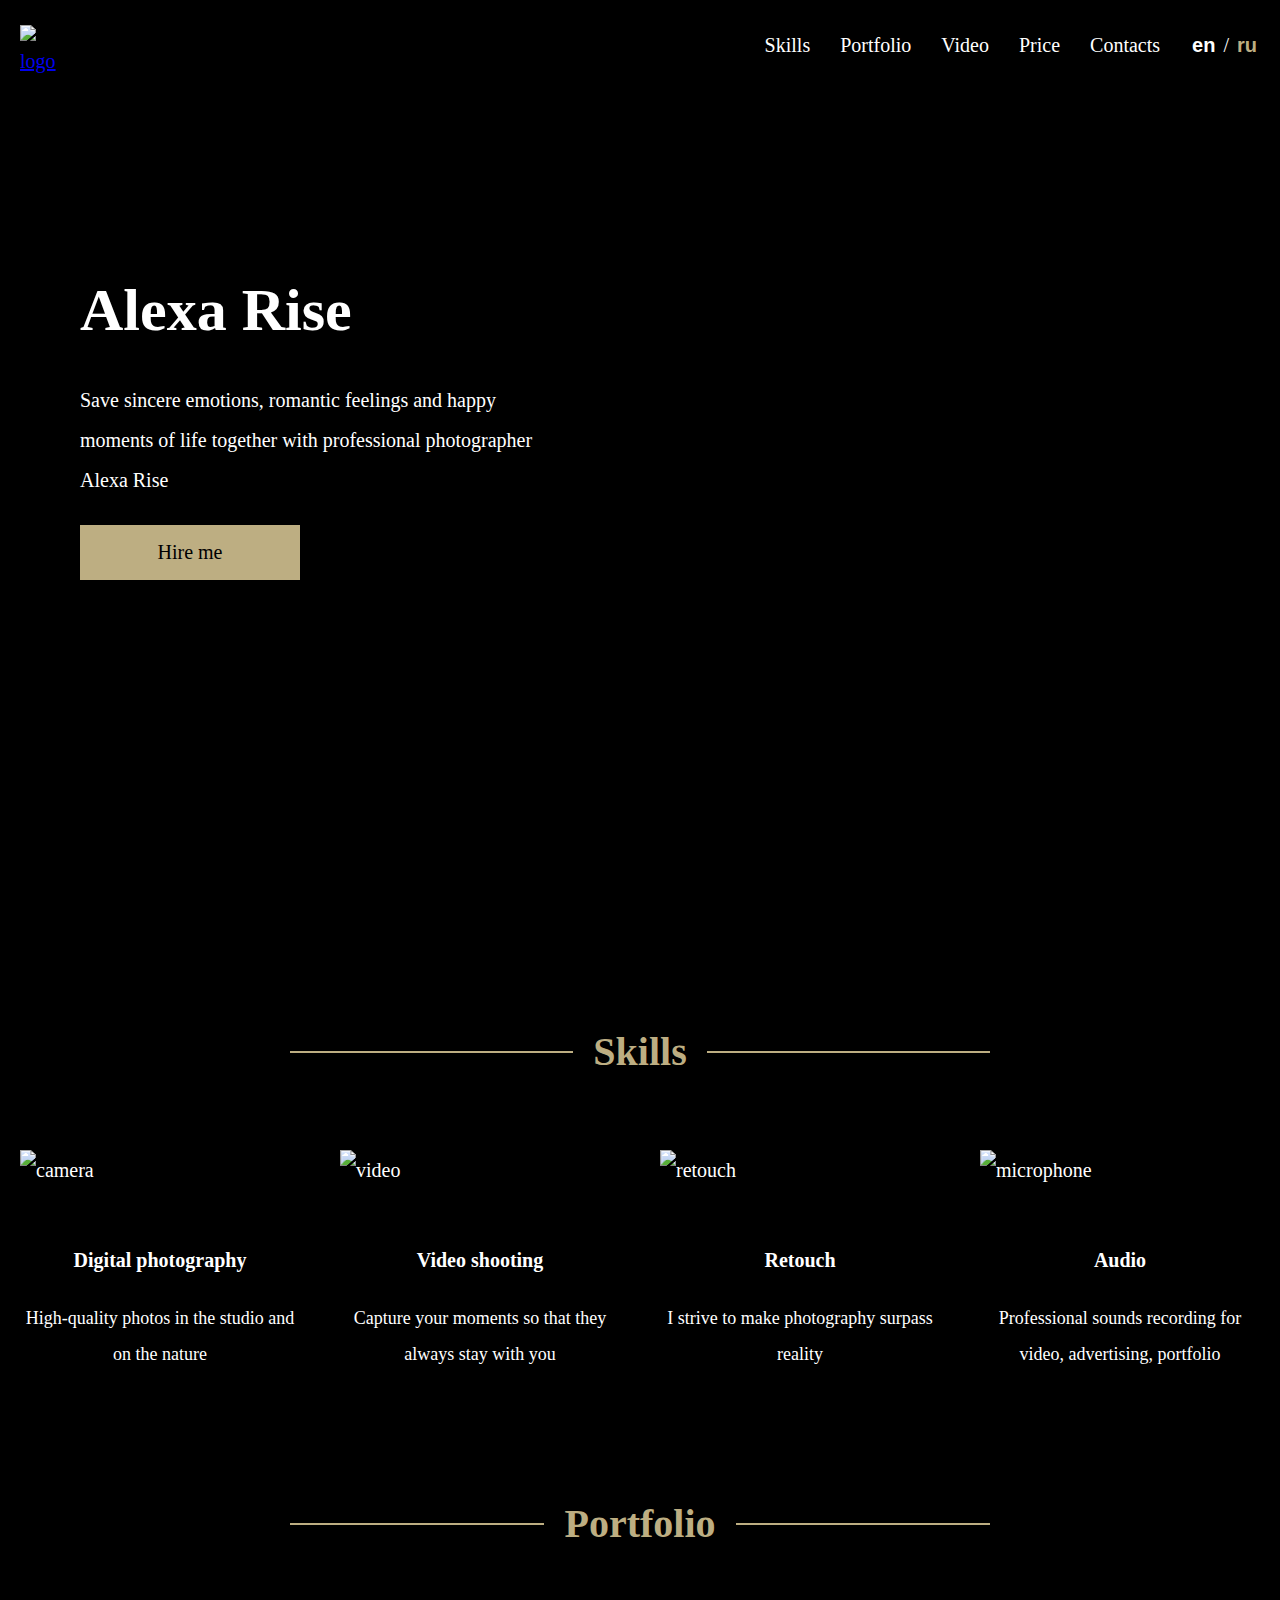
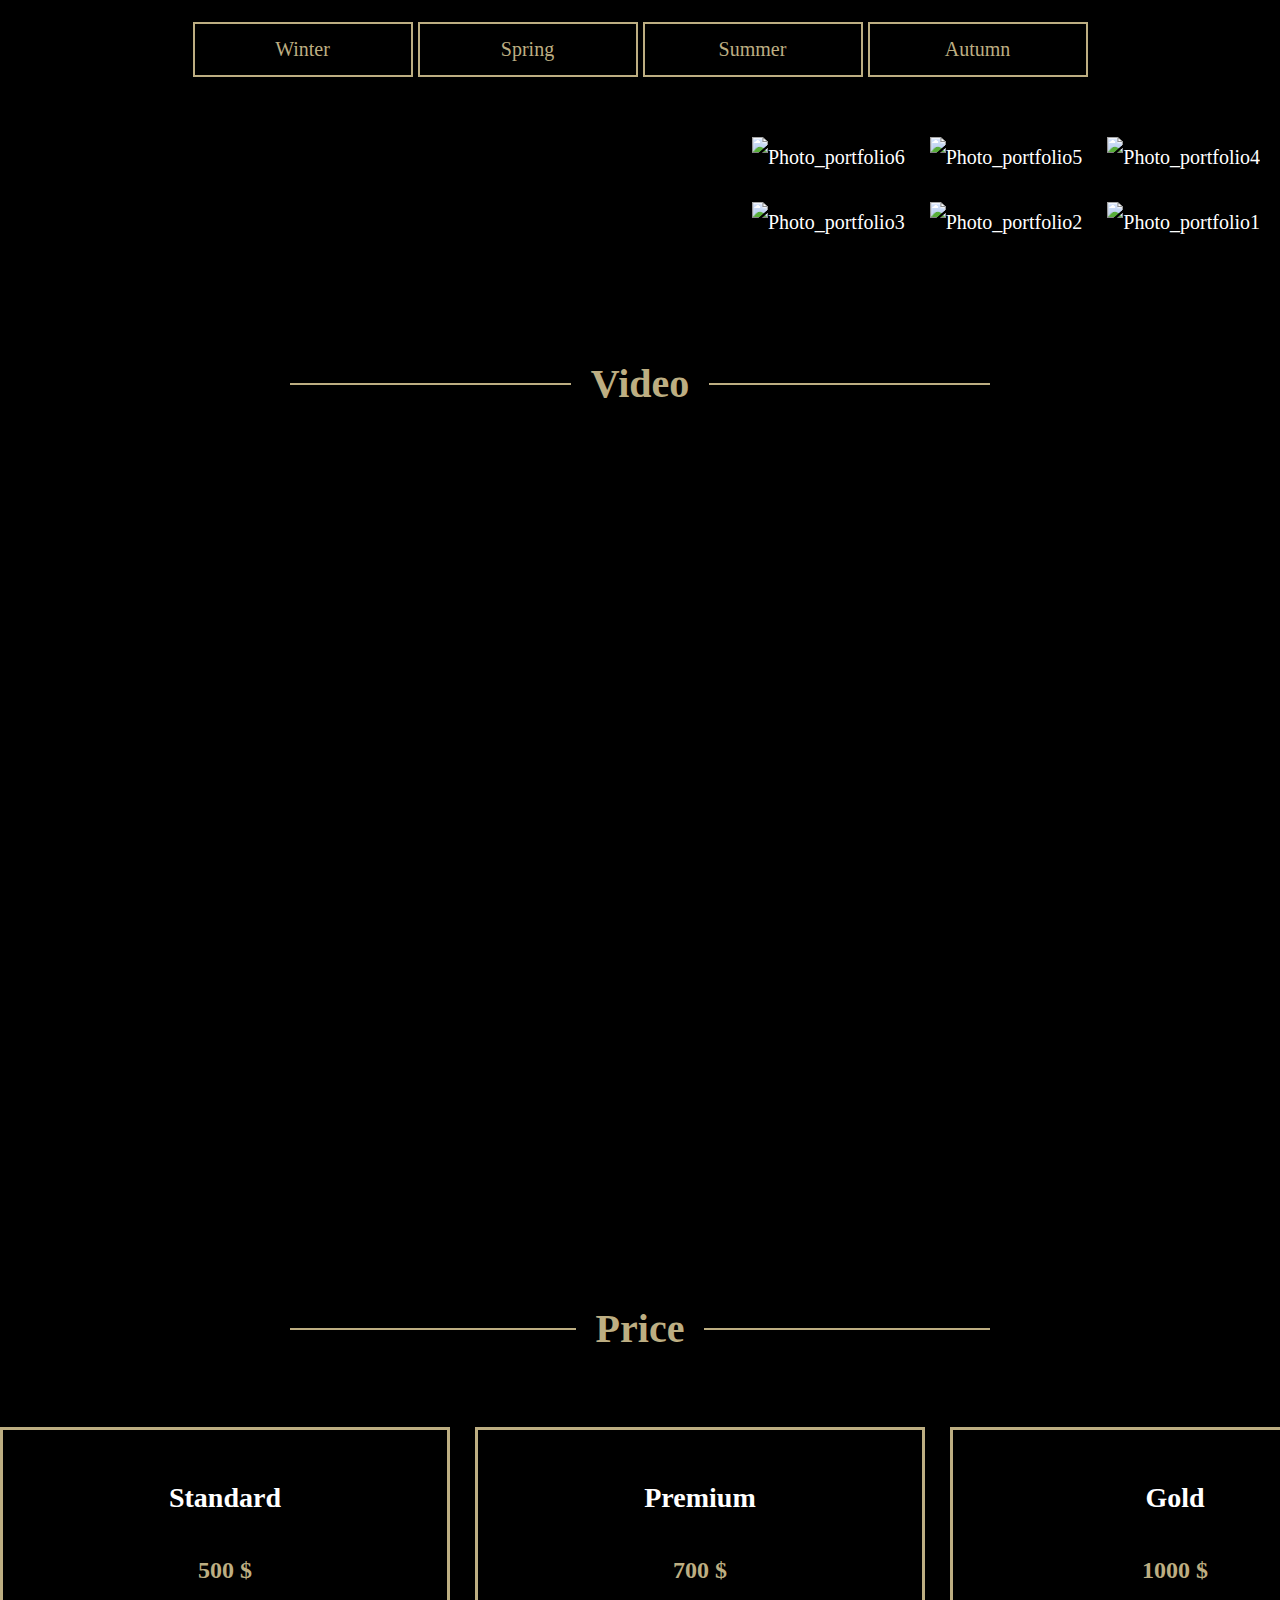
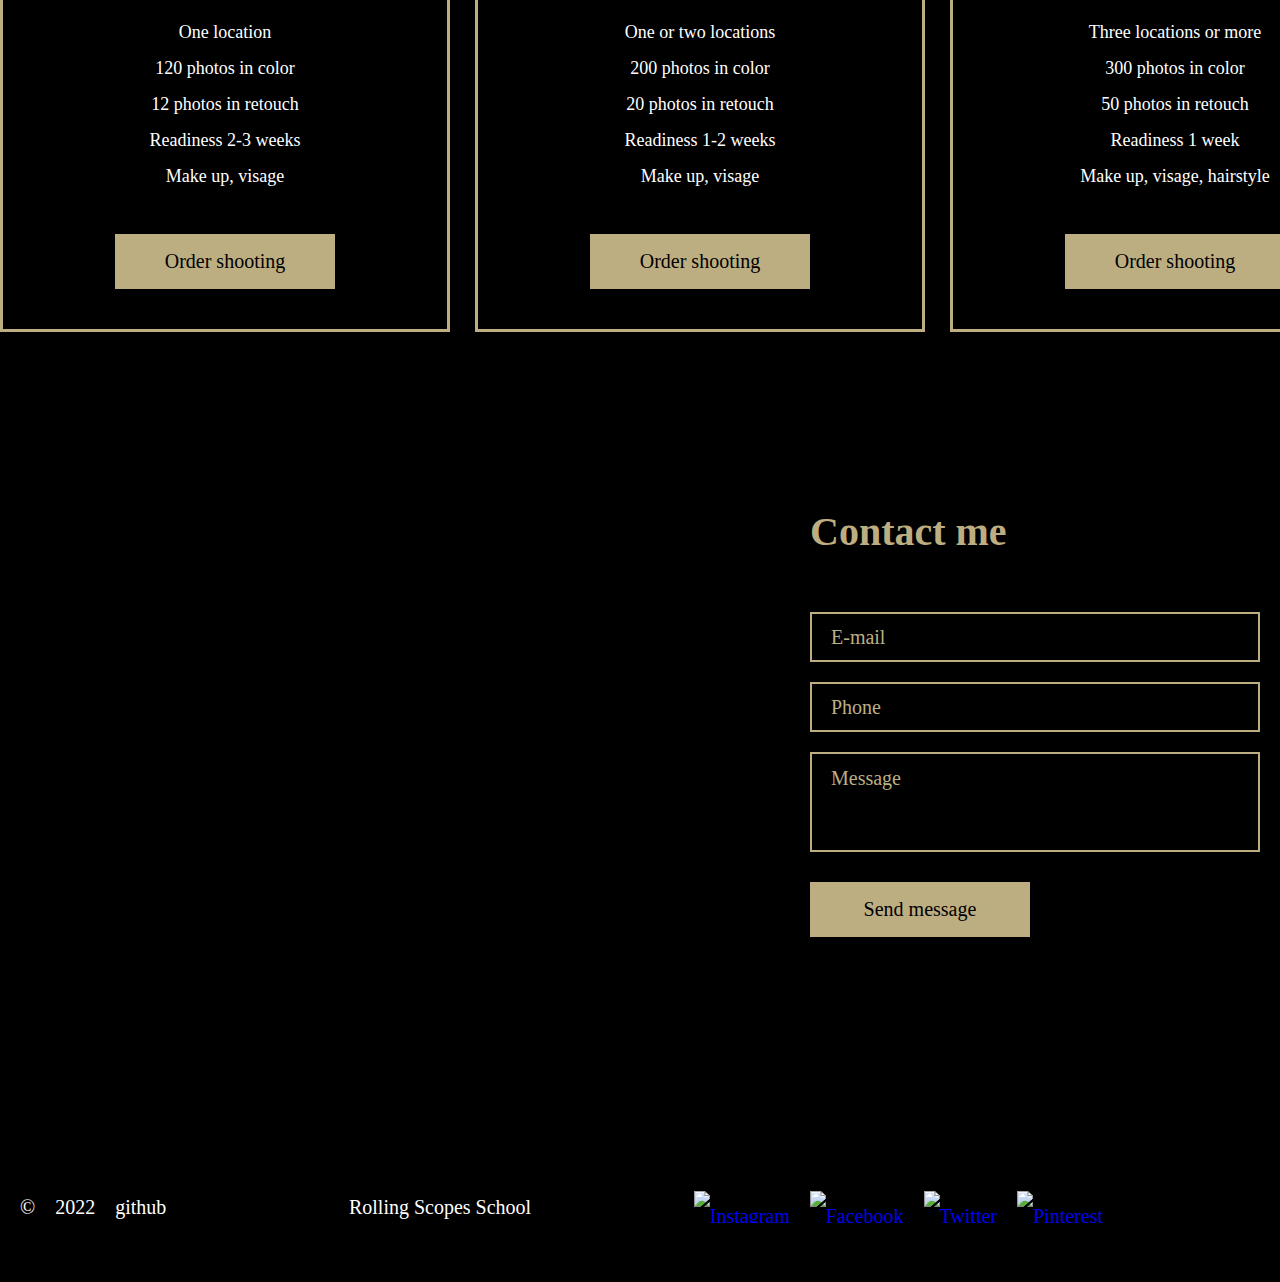
==== portfolio/index.html @ 9568a717 "feet: Adapted the layout to 768px" ====
<!DOCTYPE html>
<html lang="ru">
<head>
    <meta charset="UTF-8">
    <meta http-equiv="X-UA-Compatible" content="IE=edge">
    <meta name="viewport" content="width=device-width, initial-scale=1.0">
    <link rel="stylesheet" href="./css/style.css">
    <link rel="shortcut icon" href="./assets/png/favicon.png" type="image/x-icon">
    <title>Portfolio</title>
</head>
<body>
    <div class="container">
        <header class="header"> 
            <div class="header_container">
                <div class="header_logo">
                    <a href="/" class="header_logo_link">
                        <img src="./assets/svg/logo.svg" alt="logo">
                    </a>
                </div>

                <nav class="header_nav">
                    <ul class="header_list">
                        <li class="heder_item">
                            <a href="#Skills"     class="header_link">Skills</a>
                        </li>
                        <li class="heder_item">
                            <a href="#Portfolio"     class="header_link">Portfolio</a>
                        </li>
                        <li class="heder_item">
                            <a href="#Video"     class="header_link">Video</a>
                        </li>
                        <li class="heder_item">
                            <a href="#Price"     class="header_link">Price</a>
                        </li>
                        <li class="heder_item">
                            <a href="#Contacts"     class="header_link">Contacts</a>
                        </li>
                    </ul>
                    <div class="nav_close">
                        <span class="nav_close_line"></span>
                        <span class="nav_close_line"></span>
                    </div>
                </nav>
                <div class="radio">
                    <input class="checkbox" type="radio" id ="en" name = "lang" value="en"> 
                    <span>/</span>
                    <input class="checkbox" type="radio" id ="ru" name = "lang" value="ru" checked>   
                </div>
                <div class="burger" >
                    <span class="line_burger line_burger_first"></span>
                    <span class="line_burger line_burger_second"></span>
                    <span class="line_burger line_burger_third"></span>
                </div>
            </div>
        </header>

        <main class="main">
            <section class="hero">
                <div class="hero_container">
                    <h1 class="hero_title">Alexa Rise</h1>
                    <p class="hero_subtitle">Save sincere emotions,
                        romantic feelings and happy moments of life
                        together with professional photographer Alexa Rise
                    </p>
                    <button type="submit" class="button_solid">Hire me</button>
                </div>
            </section>

            <section id=Skills class="skills">
                <div class="h2_container">
                    <h2 class="h2_line">
                        <span>                        
                            Skills
                        </span>
                    </h2>
                </div>
                
                <div class="card_skills">
                        <img class="skills_icon" src="./assets/svg/camera.svg" alt="camera">
                    
                    <p class="name_skills">
                        Digital photography
                    </p>
                    <p class="item_skills">
                        High-quality photos in the studio and on the nature
                    </p>
                </div>
                <div class="card_skills">
                    <img class="skills_icon" src="./assets/svg/video.svg" alt="video">
                    <p class="name_skills">
                        Video shooting
                    </p>
                    <p class="item_skills">
                        Capture your moments so that they always stay with you
                    </p>
                </div>
                <div class="card_skills">
                    <img class="skills_icon" src="./assets/svg/retouch.svg" alt="retouch">
                    <p class="name_skills">
                        Retouch
                    </p>
                    <p class="item_skills">
                        I strive to make photography surpass reality
                    </p>
                </div>
                <div class="card_skills">
                    <img class="skills_icon" src="./assets/svg/mic.svg" alt="microphone">
                    <p class="name_skills">
                        Audio
                    </p>
                    <p class="item_skills">
                        Professional sounds recording for video, advertising, portfolio
                    </p>
                </div>
            </section>

            <section id=Portfolio class="portfolio">
                <div class="h2_container">
                    <h2 class="h2_line">
                        <span>                        
                            Portfolio
                        </span>
                    </h2>
                </div>
                <div class="group_button">
                    <button type="submit" class="button_transparent">Winter</button>
                    <button type="submit" class="button_transparent">Spring</button>
                    <button type="submit" class="button_transparent">Summer</button>
                    <button type="submit" class="button_transparent">Autumn</button>
                </div>
                <div class="photo_container">
                    <img src="./assets/jpg/portfolio4.jpg" alt="Photo_portfolio4" class="photo_portfolio">
                    <img src="./assets/jpg/portfolio5.jpg" alt="Photo_portfolio5" class="photo_portfolio">
                    <img src="./assets/jpg/portfolio6.jpg" alt="Photo_portfolio6" class="photo_portfolio">
                </div>
                <div class="photo_container">
                    <img src="./assets/jpg/portfolio1.jpg" alt="Photo_portfolio1" class="photo_portfolio">
                    <img src="./assets/jpg/portfolio2.jpg" alt="Photo_portfolio2" class="photo_portfolio">
                    <img src="./assets/jpg/portfolio3.jpg" alt="Photo_portfolio3" class="photo_portfolio">
                </div>
            </section>

            <section id=Video class="video">
                <div class="h2_container">
                    <h2 class="h2_line">
                        <span>                        
                            Video
                        </span>
                    </h2>
                    <div class="video_player">
                        <button type="button" class="button_video"></button>
                    </div>    
                        
                </div>
            </section>

            <section id=Price class="price">
                <div class="h2_container">
                    <h2 class="h2_line">
                        <span>                        
                            Price
                        </span>
                    </h2>
                </div>
                    <div class="price_container">
                        <div class="price_block">
                            <span class="price_title">
                                Standard
                            </span>
                            <span class="price_value">
                                500 $
                            </span>
                            <span class="price_description">
                                One location
                            </span>
                            <span class="price_description">
                                120 photos in color
                            </span>
                            <span class="price_description">
                                12 photos in retouch
                            </span>
                            <span class="price_description">
                                Readiness 2-3 weeks
                            </span>
                            <span class="price_description">
                                Make up, visage
                            </span>
                            <button type="submit" class="button_solid">Order shooting</button>
                        </div>
                        <div class="price_block">
                            <span class="price_title">
                                Premium
                            </span>
                            <span class="price_value">
                                700 $
                            </span>
                            <span class="price_description">
                                One or two locations
                            </span>
                            <span class="price_description">
                                200 photos in color
                            </span>
                            <span class="price_description">
                                20 photos in retouch
                            </span>
                            <span class="price_description">
                                Readiness 1-2 weeks
                            </span>
                            <span class="price_description">
                                Make up, visage
                            </span>
                            <button type="submit" class="button_solid">Order shooting</button>
                        </div>
                        <div class="price_block">
                            <span class="price_title">
                                Gold
                            </span>
                            <span class="price_value">
                                1000 $
                            </span>
                            <span class="price_description">
                                Three locations or more
                            </span>
                            <span class="price_description">
                                300 photos in color
                            </span>
                            <span class="price_description">
                                50 photos in retouch
                            </span>
                            <span class="price_description">
                                Readiness 1 week
                            </span>
                            <span class="price_description">
                                Make up, visage, hairstyle
                            </span>
                            <button type="submit" class="button_solid">Order shooting</button>
                        </div>
                    </div>
            </section>

            <section id=Contacts class="contacts">
                <div class="contacts_container">
                    <h2 class="contacts_title">
                        Contact me
                    </h2>
                    <input type="email" class="enter_email" placeholder="E-mail"> 
                    <input type="tel" class="enter_phone" placeholder="Phone"> 
                    <textarea class="message_contacts" name="message_contacts" id="message" cols="30" rows="10" placeholder="Message"></textarea>
                    <button type="submit" class="button_solid">Send message</button>
                </div>
            </section>    
        </main>
        
        <footer class="footer">
            <div class="footer_container">
                <div class="footer_data">
                    <span>©</span>
                    <span>2022</span>
                    <span><a href="https://github.com/ps0m">github</a></span>
                </div>
                <a href="https://rs.school/js-stage0/"     class="footer_link">Rolling Scopes School</a>
                <div class="social_list">
                    <ul class="footer_list">
                        <li>
                            <a href="https://www.instagram.com/alexrise_com/" class="footer_logo">
                                <img src="./assets/svg/inst.svg" alt="Instagram">
                            </a>
                        </li>
                        <li>
                            <a href="https://www.facebook.com/AlexRiseOfficial/" class="footer_logo">
                                <img src="./assets/svg/fb.svg" alt="Facebook">
                            </a>
                        </li>
                        <li>
                            <a href="https://www.pinterest.com/alexrise777/_saved/" class="footer_logo">
                                <img src="./assets/svg/tw.svg" alt="Twitter">
                            </a>
                        </li>
                        <li>
                            <a href="https://twitter.com/alex_rise" class="footer_logo_last">
                                <img src="./assets/svg/pinterest.svg" alt="Pinterest">
                            </a>
                        </li>
                    </ul>
                </div>
            </div>
        </footer>
    </div>
    <script src="./index.js"></script>

</body>
</html>
---- portfolio/css/style.css ----
/* merriweather-700 - latin_cyrillic */
@font-face {
    font-family: 'Merriweather';
    font-style: normal;
    font-weight: 700;
    src: local(''),
         url('../fonts/merriweather-v28-latin_cyrillic-700.woff2') format('woff2'), /* Chrome 26+, Opera 23+, Firefox 39+ */
         url('../fonts/merriweather-v28-latin_cyrillic-700.woff') format('woff'); /* Chrome 6+, Firefox 3.6+, IE 9+, Safari 5.1+ */
  }
  /* merriweather-regular - latin */
@font-face {
    font-family: 'Merriweather';
    font-style: normal;
    font-weight: 400;
    src: local(''),
         url('../fonts/merriweather-v28-latin-regular.woff2') format('woff2'), /* Chrome 26+, Opera 23+, Firefox 39+ */
         url('../fonts/merriweather-v28-latin-regular.woff') format('woff'); /* Chrome 6+, Firefox 3.6+, IE 9+, Safari 5.1+ */
  }
  /* inter-regular - latin */
@font-face {
    font-family: 'Inter';
    font-style: normal;
    font-weight: 400;
    src: local(''),
         url('../fonts/inter-v7-latin-regular.woff2') format('woff2'), /* Chrome 26+, Opera 23+, Firefox 39+ */
         url('../fonts/inter-v7-latin-regular.woff') format('woff'); /* Chrome 6+, Firefox 3.6+, IE 9+, Safari 5.1+ */
  }
  /* inter-700 - latin */
  @font-face {
    font-family: 'Inter';
    font-style: normal;
    font-weight: 700;
    src: local(''),
         url('../fonts/inter-v7-latin-700.woff2') format('woff2'), /* Chrome 26+, Opera 23+, Firefox 39+ */
         url('../fonts/inter-v7-latin-700.woff') format('woff'); /* Chrome 6+, Firefox 3.6+, IE 9+, Safari 5.1+ */
  }

  :root {
    --color-gold: #bdae82;
    --color-white: #fff;
    --font1: 60px;
    --font2: 20px;
  }

  html {
      box-sizing: border-box;
      scroll-behavior: smooth;

  }

  *, *::before, ::after {
      box-sizing: inherit;
  }
  
  body{
    margin: 0;
    padding: 0;
    font-family: 'Inter';
    font-style: normal;
    font-size: var(--font2);
    line-height: 2;
    font-weight: normal;
    color: var(--color-white);
    background-color: black;

  }

.container {
    max-width: 1440px;
    margin: 0 auto;
    overflow: hidden;
}

/* Header styles start*/

.header {
    z-index: 1;
    max-width: 1440px;
    margin: 0 auto;
    margin-bottom: -90px;
    height: 90px;   
}

.header_container {
    display: flex;
    flex-wrap: wrap;
    align-items: center;
    padding-top: 0%;
   
}

.header_logo {
    width: 50px;
    height: 40px;
    margin: 25px 20px;
}

.header_nav{
    margin-left: auto;

}

.header_list {
    display: flex;
    flex-wrap: wrap;
    list-style: none;
}

.heder_item {
    margin-right: 30px;
}

.heder_item:last-child {
    margin-right: 0;
}

.header_link {
    font-size: 20px;
    line-height: 50px;
    color: #FFFFFF;
    text-decoration: none;
}

.header_link:hover,
.header_link:focus,
.header_link:active {
    opacity: .75;
    color: var(--color-gold);
    transition: 0.5s;
}

.radio {
    margin: 20px 20px 20px 29px;
}

.radio input {
    margin: 0 3px;
    color: var(--color-white);
    font-size: 20px;
    line-height: 50px;
    font-weight: 700;
    cursor: pointer;
	appearance: none;
}

.radio input:checked {
	color: var(--color-gold);
}

.radio input:before {
	content: attr(id);
}

/* Header styles start*/

/* Hero styles start*/

.hero {
    height: 910px;
    background: url(../assets/jpg/hero_bg.jpg);
    background-position: center;
    background-repeat: no-repeat;
}

.hero_container {
    max-width: 580px;
    padding-left: 80px;
    padding-right: 30px;
    padding-top: 250px;
}

.hero_title{
    margin: 0 auto;
    padding-bottom: 10px;
    font-family: Merriweather;
    font-size: var(--font1);
    font-weight: 700;
    line-height: 2;
}

.hero_subtitle{
    margin: 0;
    padding-bottom: 25px;
}

.button_solid{
    height: 55px;
    width: 220px;
    margin: 0 auto;
    font-family: inherit;
    font-size: 20px;
    color: black;
    background-color: var(--color-gold);
    border: none;
    cursor: pointer;
}

.button_solid:hover,
.button_solid:focus,
.button_solid:active {
    color: white;
    transition: 1s;
    outline: 0 none;
}

/* Hero styles finish*/

/* Skills styles start*/

.skills {
    display: flex;
    flex-wrap: wrap;
    justify-content: space-between;
    margin: 0 auto;

}

.h2_container{
    width: 100%;

}

.h2_line {
    width: 700px;
    margin: 0 auto;
    overflow: hidden;
    padding: 98px 0 62px;
    font-family: Merriweather;
    font-style: normal;
    color: var(--color-gold);
    font-weight: bold;
    font-size: 40px;
    line-height: 80px;
    text-align: center;
}

.h2_line span {
    display: inline-block;
    vertical-align: middle;
    line-height: 70px;
}

.h2_line:before,
.h2_line:after {
    content: "";
    position: relative;
    display: inline-block;
    width: 100%;
    height: 2px;
    vertical-align: middle;
    background-color:var(--color-gold);
}

.h2_line:before {
    left: -10px;
    margin-left: -100%;
}

.h2_line:after {
    right: -10px;
    margin-right: -100%;
}

.card_skills {
    width: 320px;
    margin: 0 auto;
    padding: 0 20px 10px;
}

.skills_icon {
    display: block;
    margin: 0 auto;
    padding: 0;
}

.name_skills {
    margin: 0;
    padding-top: 50px;
    font-weight: bold;
    text-align: center;
}

.item_skills {
    margin: 0;
    padding-top: 20px;
    font-size: 18px;
    line-height: 2;
    text-align: center;
}

/* Skills styles finish*/

/* Portfolio styles start*/

.group_button {
    display: flex;
    flex-wrap: wrap;
    justify-content: center;
    align-items: center;
    padding-bottom: 35px;
}

.button_transparent{
    width: 220px;
    height: 55px;
    margin-right: 5px;
    font-family: inherit;
    font-size: 20px;
    color: var(--color-gold);
    background-color: transparent;
    border: 2px solid var(--color-gold);
    cursor: pointer;
}

.button_transparent:last-child{
    margin-right: 0;
}

.button_transparent:hover, .button_transparent:focus, .button_transparent:active {
    color: white;
    transition: 1s;
}

.photo_container{
    display: flex;
    flex-direction: row-reverse;
}

.photo_portfolio {
    padding: 25px 25px 0px 0px;
}

.photo_portfolio:first-child {
    padding-right: 20px;
}

/* Portfolio styles finish*/

/* Video styles start*/

.video_player {
    position: relative;
    display: flex;
    justify-content: center;
    align-items: center;
    height: 705px;
    margin: 0 20px;
    background: url(../assets/jpg/video-player.jpg) no-repeat;
    background-size: 100%;
}

.button_video {
    width: 130px;
    height: 130px;
    position: absolute;
    top: 50%;
    left: 50%;
    transform: translate(-50%, -50%);
    background: url(../assets/svg/play_hover.svg) no-repeat;
    border: none;
}

.button_video:hover,
.button_video:focus,
.button_video:active {
    opacity: .75;
    color: var(--color-gold);
    transition: 0.5s;
}


/* Video styles finish*/

/* Price styles start*/

.price_container {
    display: flex;
    width: 1400px;
    flex-wrap: wrap;
    justify-content: space-between;
    margin: 0 auto 100px;
}

.price_block {
    display: flex;
    flex-direction: column;
    width: 450px;
    height: 505px;
    border: 3px solid var(--color-gold);
    justify-items: center;
    align-items: center;
}

.price_title {
    display: block;
    padding-top: 40px;
    padding-bottom: 20px;
    font-family: Merriweather;
    font-style: normal;
    font-weight: bold;
    font-size: 28px;
    line-height: 56px;
    text-align: center;
}

.price_value {
    display: block;
    padding-bottom: 20px;
    font-family: Merriweather;
    font-style: normal;
    font-weight: bold;
    font-size: 24px;
    line-height: 48px;
    text-align: center;
    color: var(--color-gold);
}

.price_description {
    display: block;
    padding: 0;
    font-style: normal;
    font-weight: normal;
    font-size: 18px;
    line-height: 36px;
    text-align: center;
}

.price_description:last-of-type {
    padding-bottom: 40px;
}

/* Price styles finish*/

/* Contacts styles start*/

.contacts {
    display: flex;
    justify-content: flex-end;
    height: 700px;
    padding-top: 60px;
    padding-bottom: 0;
    padding-right: 20px;
    background: url(../assets/jpg/contacts_background.jpg);
    background-position: center center;
    background-repeat: no-repeat;
}

.contacts_container {
    width: 450px;
    height: 445px;
    
    
}

.contacts_title{
    margin: 0;
    padding-bottom: 40px;
    font-family: Merriweather;
    font-style: normal;
    font-size: 40px;
    line-height: 80px;
    font-weight: bold;
    color: var(--color-gold);
    text-align:left;
}

input[type="email"],
input[type="tel"],
textarea {
    display: block;
    width: 450px;
    height: 50px;
    margin-bottom: 20px;
    padding-top: 4px;
    padding-bottom: 4px;
    padding-left: 19px;
    font-family: Inter;
    font-style: normal;
    font-weight: normal;
    font-size: 20px;
    line-height: 40px;
    color: var(--color-gold);
    border: 2px solid var(--color-gold);
    box-sizing: border-box;
    border-radius: 0px;
    background: rgba(0, 0, 0, 0.5);

}

textarea{
    height: 100px;
    margin-bottom: 30px;
    padding-bottom: 55px;
    resize: none;
    overflow:hidden;
}

::placeholder {
    font-family: Inter;
    font-style: normal;
    font-weight: normal;
    font-size: 20px;
    line-height: 40px;
    color: var(--color-gold);
}

/* Contacts styles finish*/

/* Footer styles start*/

.footer {
    max-width: 1440px;
    margin: 0 auto;
}

.footer_container {
    display: flex;
    height: 150px; 
    justify-content: space-between;
    align-items: center;
    line-height: 50px;
}
  
.footer_data {
    margin-left: 20px;
}
.footer_data span{
    padding-left: 15px;
}

.footer_data span:first-of-type{
    padding-left: 0;
}

.footer_list {
    display: flex;
    height: 50px;
    flex-direction: column;
    justify-content: center;
    align-items: center;
    flex-wrap: wrap;
    padding-right: 177px;
    list-style: none;
}

.footer_list a {
    display: flex;
    justify-content: center;
    height: 32px;
    /*padding-left: 40px;*/
    padding-left: 20px;
}

span a{
    padding-left: 0px;
    font-size: 20px;
    line-height: 50px;
    color: #FFFFFF;
    text-decoration: none;
}

.footer_link {
    padding-left: 80px;
    font-size: 20px;
    line-height: 50px;
    color: #FFFFFF;
    text-decoration: none;
}

a:hover, a:focus, a:active {
    opacity: .75;
    color: var(--color-gold);
    transition: 0.5s;
}

/* Footer styles finish*/

/* Hamburger menu finish*/

.burger {
    display: none;
    width: 50px;
    height: 28px;
    position: relative;
    margin: 31px 64px 31px 0;
  }

.line_burger{
    display: block;
    width: 100%;
    position: absolute;
    height: 3px;
    margin: 0;
    background-color: white;
    -webkit-transition: all 0.3s ease-in-out;
    -o-transition: all 0.3s ease-in-out;
    transition: all 0.3s ease-in-out;
  }

  .line_burger_first{
      top: 0;
  }

  .line_burger_second{
      top: 50%;
      transform: translateY(-50%);
  }

  .line_burger_third{
      bottom:0;
  } 


.burger:hover{
    cursor: pointer;
  }

  @media screen and (max-width: 768px) {

:root {
        --color-gold: #bdae82;
        --color-white: #fff;
        --font1: 32px;
        --font2: 20px;
      }
    
.burger{
     display: block;
     }

.header_nav {
    width: 80%;
    height: 100%;
    position: fixed;
    top: 0;
    right: 0;
    background-color: black;
    z-index: 2;
    transform: translateX(100%);
    transition: 0.8s ease-in-out;

}
.header_nav_active{
    transform: translateX(0);
}

.header_list {
    width: 100%;
    margin: 0;
    display: flex;
    flex-direction: column;
    align-items: flex-start;
    padding-top: 120px;
    padding-left: 120px;
}

.heder_item {
    margin: 15px 0 0 0 ;

}

.heder_item:last-child {
    margin-right: 0;
}

.header_link {
    font-size: 35px;
    line-height: 73px;
    margin: 0;
}

.nav_close {
    width: 60px;
    height: 60px;
    position: absolute;
    top: 15px;
    right: 60px;
    color: white;
    z-index: 3;

}

.nav_close_line{
    display:block; 
    width: 100%;
    height: 4px;
    position: absolute;
    top:50%;
    background-color: #fff;
}

.nav_close_line:first-child{
    transform: translateY(-50%) rotate(-45deg);
}

.nav_close_line:last-child{
    transform: translateY(-50%) rotate(45deg);
}


.header_logo {
    margin: 25px 60px;
}

.radio {
    width: 82px;
    margin-left: auto;
}

.hero {
    height: 590px;
    background-position: -5px -30px;
    background-size: auto 620px;
}

.hero_container {
    max-width: 480px;
    padding-left: 60px;
    padding-right: 30px;
    padding-top: 168px;
}

.hero_title{
    margin: 0 auto;
    padding-bottom: 20px;
    font-family: Merriweather;
    font-size: var(--font1);
    line-height: 2;
    font-style: normal;
    font-weight:100;
}

.hero_subtitle{
    padding-bottom: 60px;
    line-height: 1.2;
}

.h2_line {
    width: 364px;
    padding: 86px 0 50px;
    color: var(--color-gold);
    font-weight: bold;
    font-size: var(--font1);
    line-height: 1.25;
}

.skills {
    padding: 0 40px 1px;

}

.card_skills {
    width: 320px;
    margin-left: auto;
    padding: 0 20px 38px;
}

.name_skills {
    padding-top: 30px;
}

.item_skills {
    padding-top: 20px;
    padding-bottom: 39px;
    font-size: 18px;
    line-height: 1.2;
}

.group_button {
    display: flex;
    flex-wrap: wrap;
    justify-content: space-evenly;
    align-content:space-between;
    padding: 5px 155px 35px;
}

.button_transparent{
    margin-right: 0px;
    margin-bottom: 5px;
}

.button_transparent:last-child{
    margin-right: 0px;
}

.photo_container{
    flex-direction:column-reverse;
    flex-wrap: wrap;
    justify-content: center;
}

.photo_portfolio {
    width: 450px;
    margin: 0 auto;
    padding: 22px 0 2px 0;
}

.photo_portfolio:first-child {
    padding-right: 0px;
    padding: 22px 0 2px 0;
}

.video_player {
    position: relative;
    display: flex;
    justify-content: center;
    align-items: center;
    height: 418px;
    margin: 7px -5px -2px;
    background: url(../assets/jpg/video-player.jpg) no-repeat ;
    background-size: auto 418px;
}

.button_video {
    width: 65px;
    height: 65px;
    background-size: 65px 65px;
}

.price_container {
    width: 420px;
    margin: 5px auto 80px;
}

.price_block {
    flex-direction: column;
    width: 420px;
    height: 505px;
    margin-bottom: 50px;
}

.price_block:last-child {
    margin-bottom: 0;
}

.contacts {
    height: 600px;
    justify-content: center;
    padding-top: 60px;
    padding-bottom: 0;
    padding-right: 0;
    background-size: auto 600px;
}

.contacts_container {
    display: flex;
    flex-direction: column;
    justify-content: center;
    width: 450px;
    height: 429px;
}

.contacts_title{
    font-size: 32px;
    line-height: 2;
    text-align:center;
}

.footer {
    max-width: 768px;
}

.footer_container {
    flex-direction: column;
    line-height: 24px;
    padding-top: 28px;
}
  
.footer_data {
    margin-left: -3px;
    padding-bottom: 5px;
}
.footer_data span{
    padding-left: 15px;
}

.footer_data span:first-of-type{
    padding-left: 0;
}

.footer_list {
    display: flex;
    width: 188px;
    height: 50px;
    flex-direction: row;
    justify-content: space-between;
    align-items: center;
    flex-wrap: wrap;
    margin: 0;
    padding: 20px 0 0 0;
    list-style: none;
}

.footer_list a {
    display: flex;
    justify-content: center;
    height: 32px;
    padding-left: 0px;
}

span a{
    padding-left: 0px;
    font-size: 20px;
    line-height: 24px;
    color: #FFFFFF;
    text-decoration: none;
}

.footer_link {
    padding-left: 0px;
    font-size: 20px;
    line-height: 24px;
    color: #FFFFFF;
    text-decoration: none;
}


}

@media screen and (max-width: 620px) {

.header_nav {
    width: 100%;    
}
}


    /* Hamburger menu styles finish*/
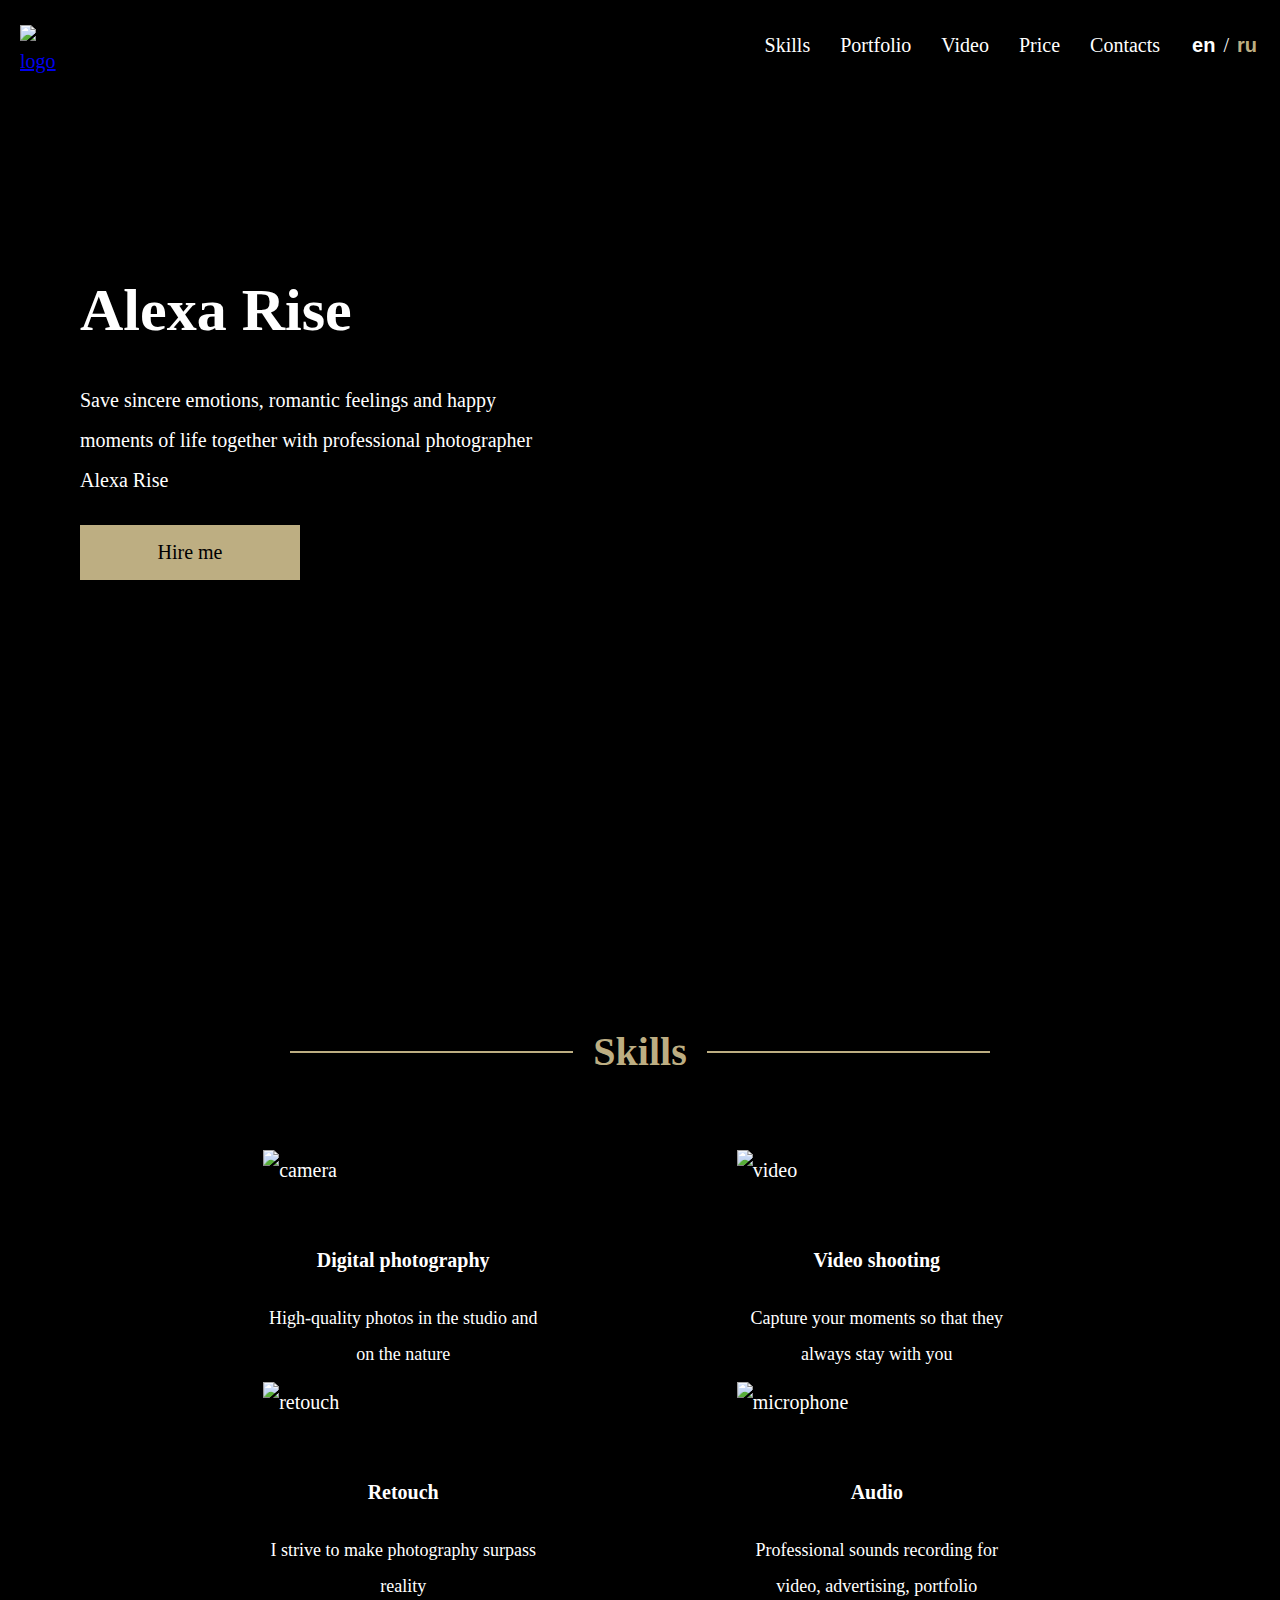
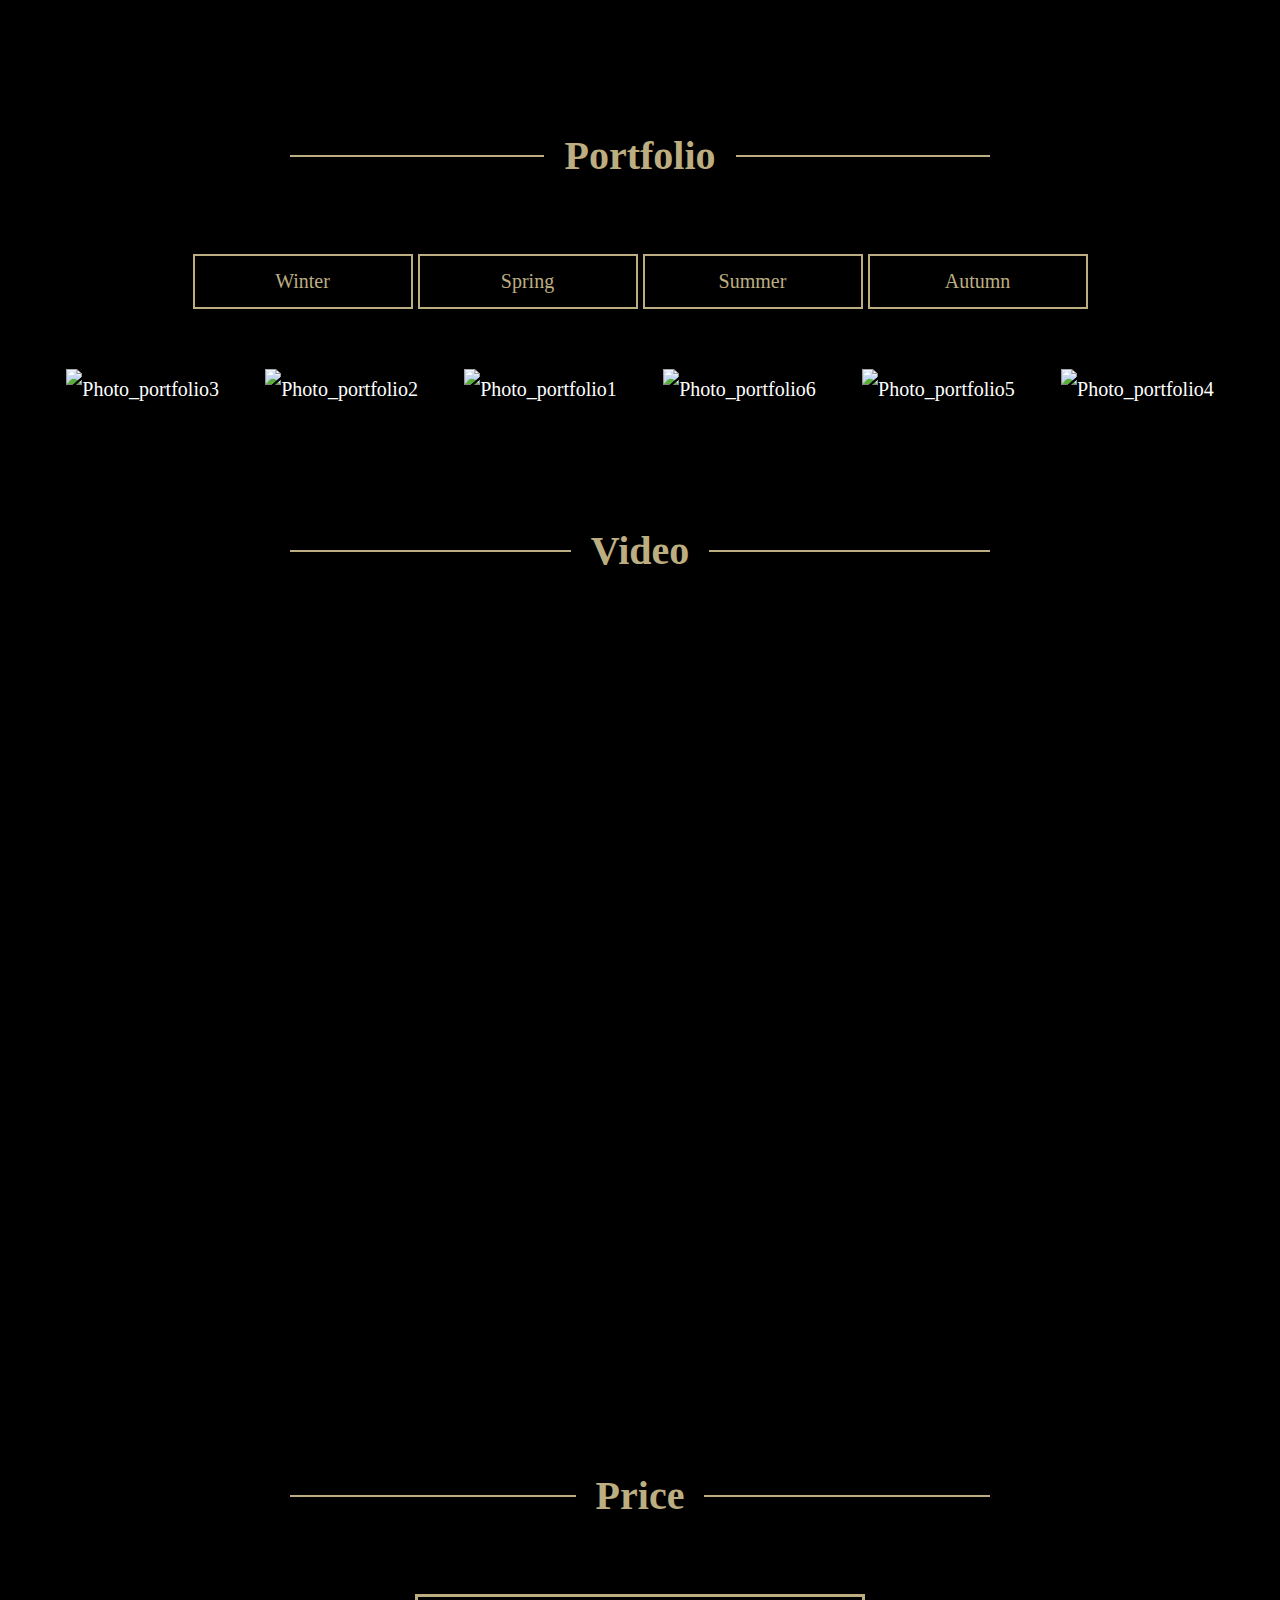
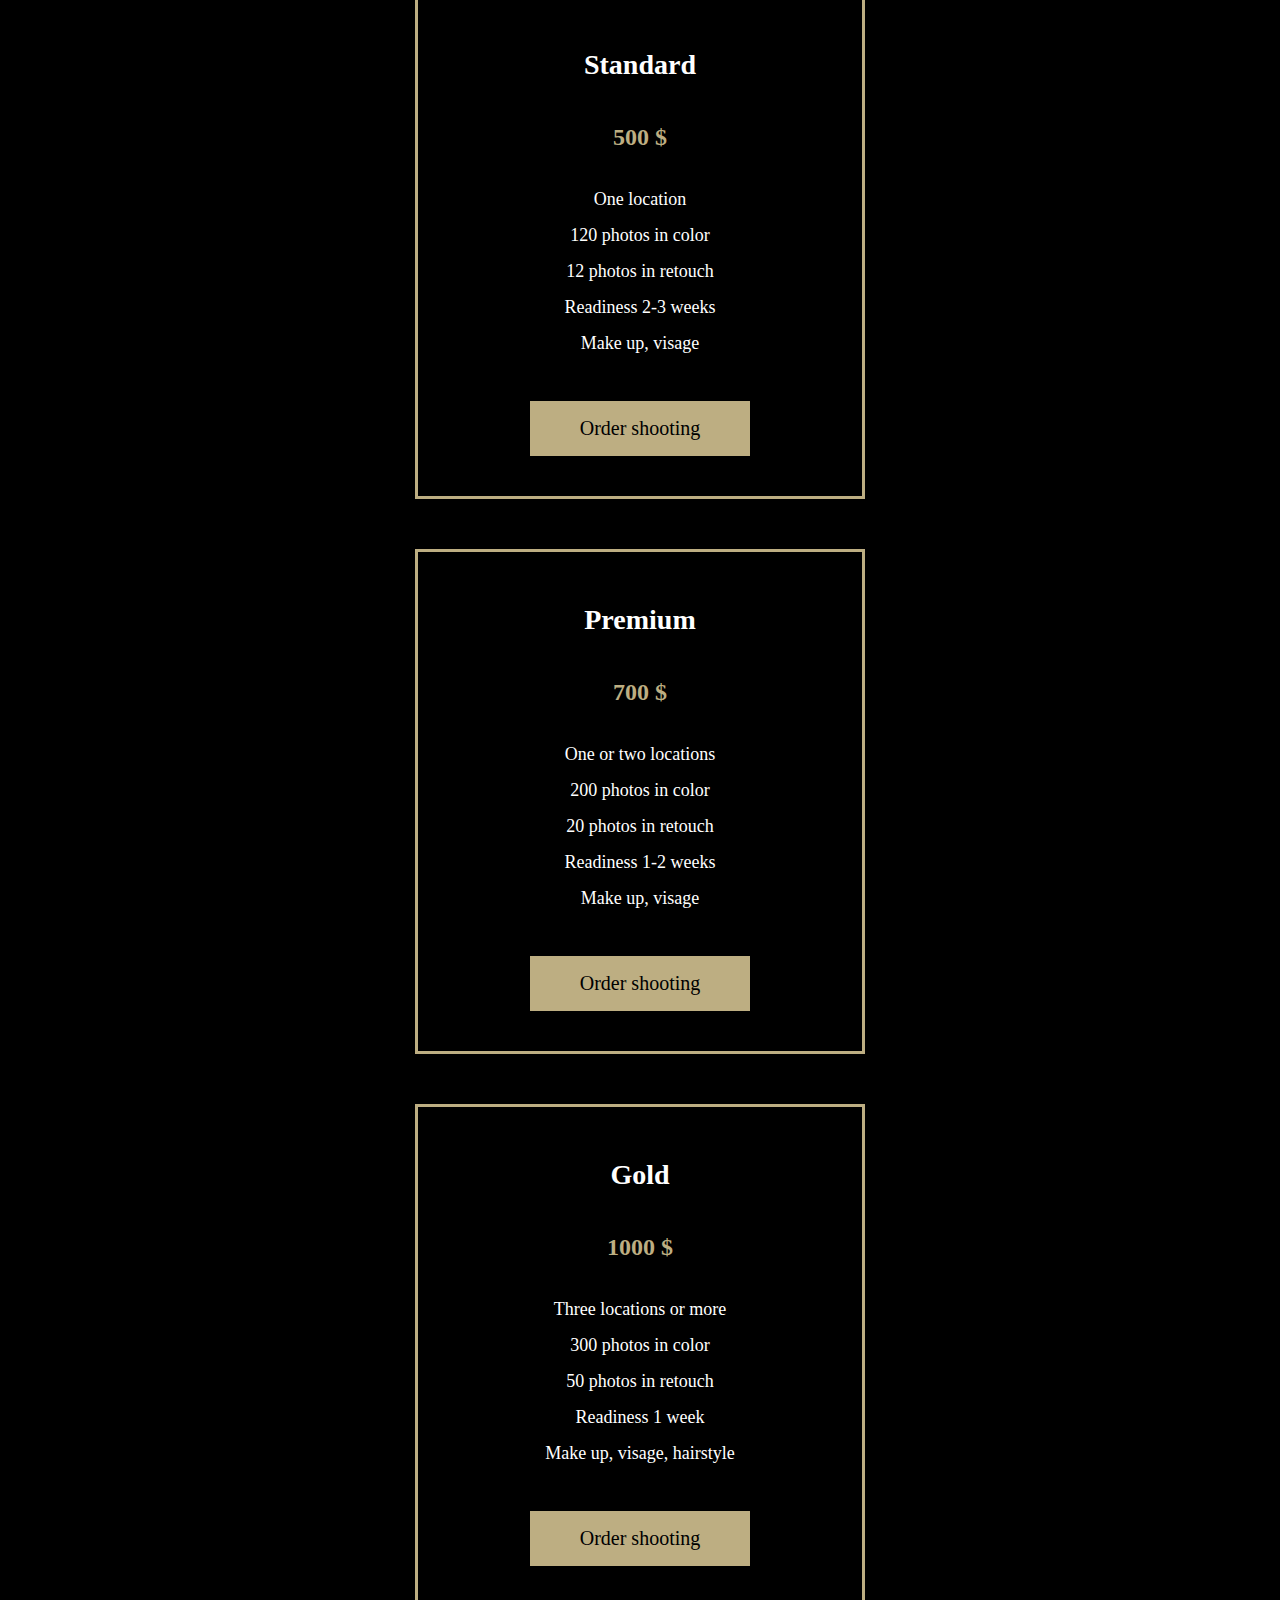
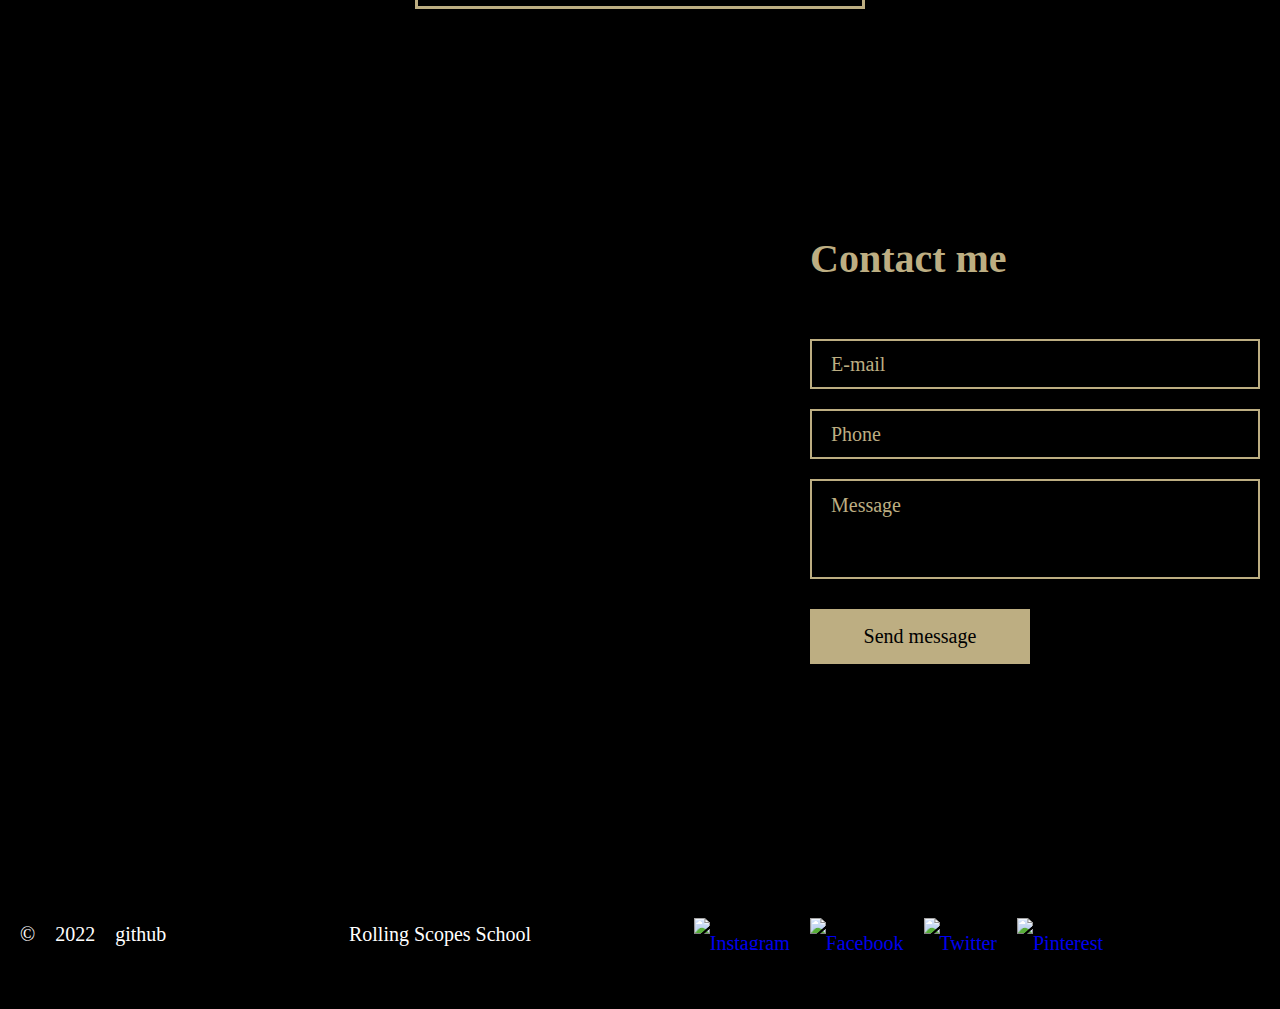
==== commit 2287e966: "refactor: adapted the layot from 768px to 1440px" ====
--- a/portfolio/index.html
+++ b/portfolio/index.html
@@ -74,8 +74,8 @@
                         </span>
                     </h2>
                 </div>
-                
-                <div class="card_skills">
+                <div class="card_skills_container">
+                    <div class="card_skills">
                         <img class="skills_icon" src="./assets/svg/camera.svg" alt="camera">
                     
                     <p class="name_skills">
@@ -112,6 +112,8 @@
                         Professional sounds recording for video, advertising, portfolio
                     </p>
                 </div>
+                </div>
+                
             </section>
 
             <section id=Portfolio class="portfolio">
@@ -132,12 +134,11 @@
                     <img src="./assets/jpg/portfolio4.jpg" alt="Photo_portfolio4" class="photo_portfolio">
                     <img src="./assets/jpg/portfolio5.jpg" alt="Photo_portfolio5" class="photo_portfolio">
                     <img src="./assets/jpg/portfolio6.jpg" alt="Photo_portfolio6" class="photo_portfolio">
-                </div>
-                <div class="photo_container">
                     <img src="./assets/jpg/portfolio1.jpg" alt="Photo_portfolio1" class="photo_portfolio">
                     <img src="./assets/jpg/portfolio2.jpg" alt="Photo_portfolio2" class="photo_portfolio">
                     <img src="./assets/jpg/portfolio3.jpg" alt="Photo_portfolio3" class="photo_portfolio">
                 </div>
+                
             </section>
 
             <section id=Video class="video">
--- a/portfolio/css/style.css
+++ b/portfolio/css/style.css
@@ -207,13 +207,6 @@
 
 /* Skills styles start*/
 
-.skills {
-    display: flex;
-    flex-wrap: wrap;
-    justify-content: space-between;
-    margin: 0 auto;
-
-}
 
 .h2_container{
     width: 100%;
@@ -259,6 +252,13 @@
 .h2_line:after {
     right: -10px;
     margin-right: -100%;
+}
+
+.card_skills_container {
+    display: flex;
+    flex-wrap: wrap;
+    justify-content: space-between;
+    margin: 0 auto;
 }
 
 .card_skills {
@@ -323,30 +323,36 @@
 
 .photo_container{
     display: flex;
+    flex-wrap: wrap;
     flex-direction: row-reverse;
+    justify-content:space-between;
+    align-content: space-between;
+    padding: 0 20px;
+
 }
 
 .photo_portfolio {
-    padding: 25px 25px 0px 0px;
-}
-
-.photo_portfolio:first-child {
+    padding: 25px 0px 0px 0px;
+}
+
+/*.photo_portfolio:first-child {
     padding-right: 20px;
-}
+} */
 
 /* Portfolio styles finish*/
 
 /* Video styles start*/
 
+
+
 .video_player {
+    height: 705px;
     position: relative;
     display: flex;
     justify-content: center;
     align-items: center;
-    height: 705px;
     margin: 0 20px;
     background: url(../assets/jpg/video-player.jpg) no-repeat;
-    background-size: 100%;
 }
 
 .button_video {
@@ -375,10 +381,9 @@
 
 .price_container {
     display: flex;
-    width: 1400px;
     flex-wrap: wrap;
     justify-content: space-between;
-    margin: 0 auto 100px;
+    margin: 0 20px 100px;
 }
 
 .price_block {
@@ -615,6 +620,58 @@
     cursor: pointer;
   }
 
+  @media screen and (max-width: 1400px) {
+    .photo_container{
+        justify-content:space-evenly;
+    }
+    .price_container {
+        flex-direction: column;
+        align-content: center;
+        justify-content: center;
+    }
+    .price_block {
+        margin-bottom: 50px;
+  }
+
+  @media screen and (max-width: 1285px) {
+    .card_skills_container {
+        padding: 0 13%;
+    }
+  }
+
+  @media screen and (max-width: 1000px) {
+    .group_button {
+        display: flex;
+        flex-wrap: wrap;
+        justify-content: center;
+        align-content:space-between;
+        padding: 5px 20% 35px;
+    }
+    
+    .button_transparent{
+        margin: 5px;
+    }
+    
+    .button_transparent:last-child{
+        margin-right: 0px;
+    }
+    
+    .photo_container{
+        flex-direction:column-reverse;
+        flex-wrap: wrap;
+        justify-content: center;
+        align-content: center;
+    }
+    
+    .photo_portfolio {
+        width: 450px;
+        margin: 0 auto;
+        padding: 22px 0 2px 0;
+  }
+
+
+
+
   @media screen and (max-width: 768px) {
 
 :root {
@@ -749,6 +806,7 @@
 
 }
 
+
 .card_skills {
     width: 320px;
     margin-left: auto;
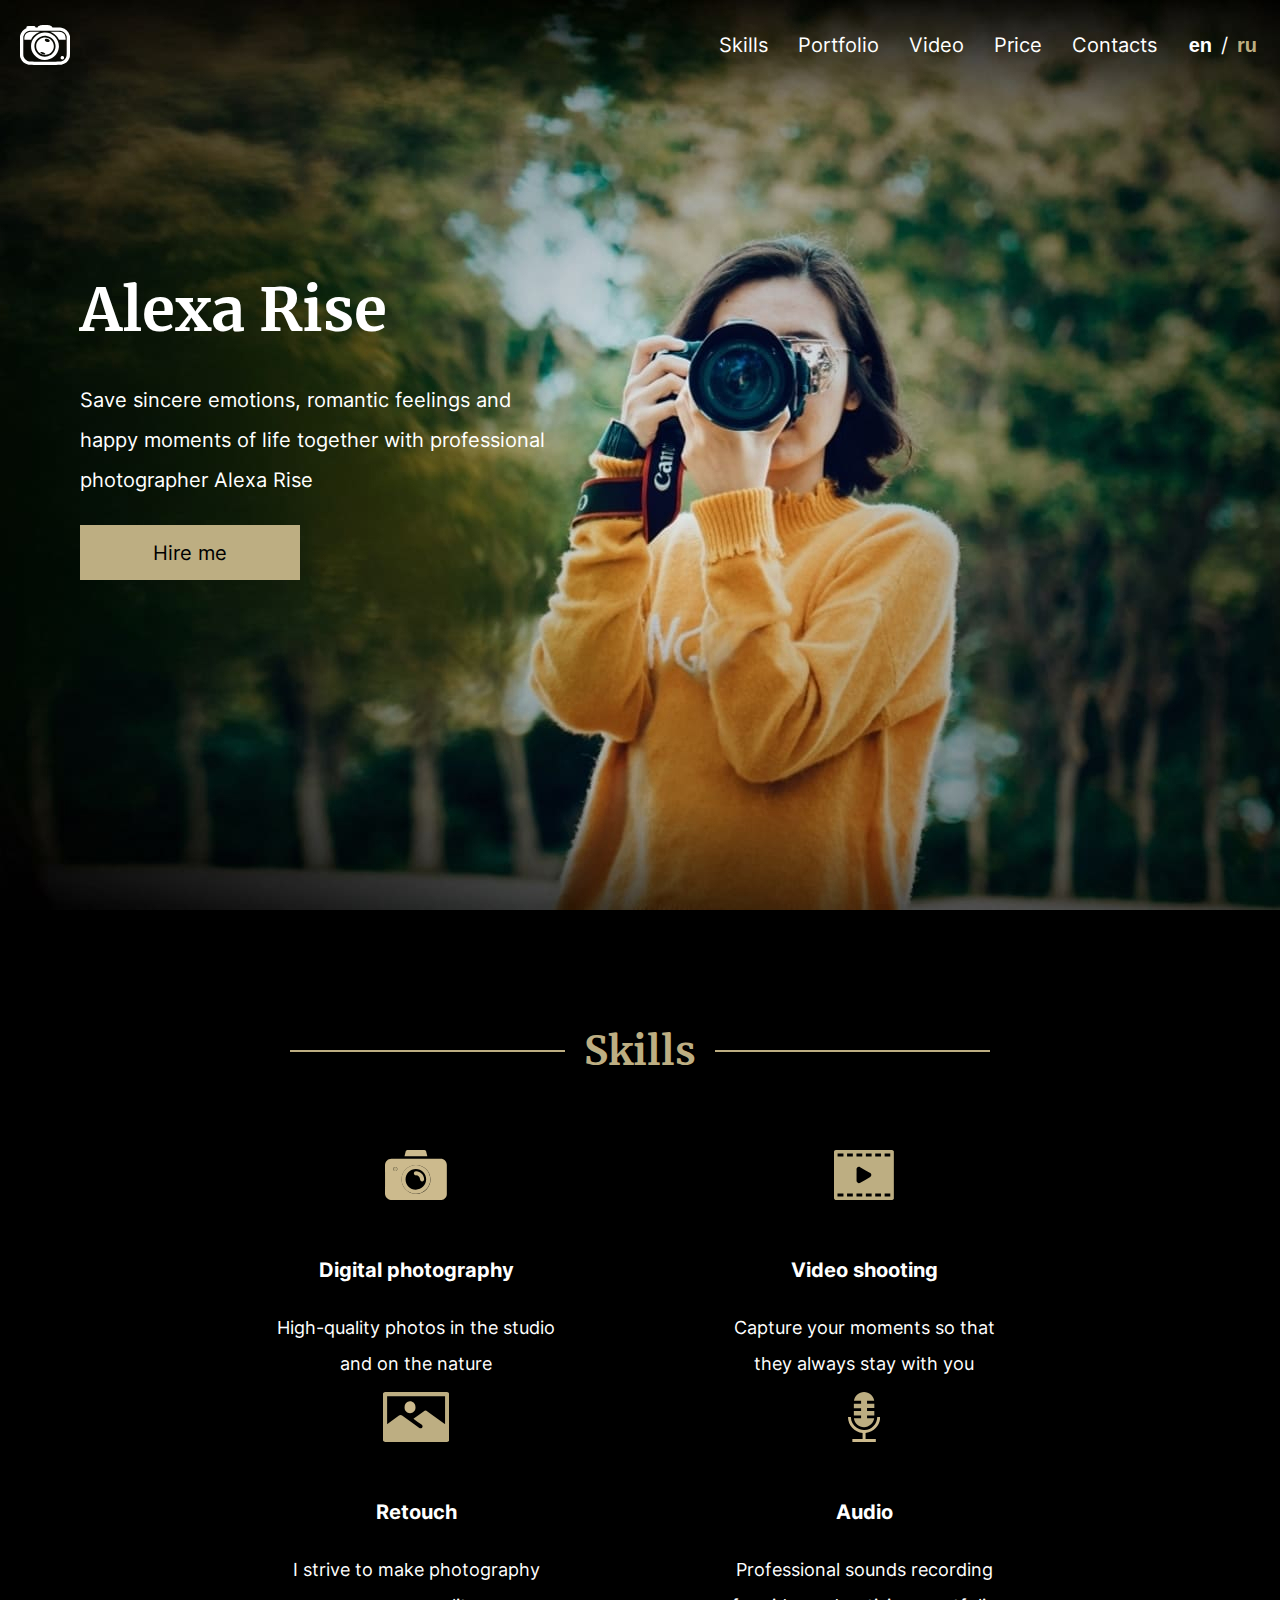
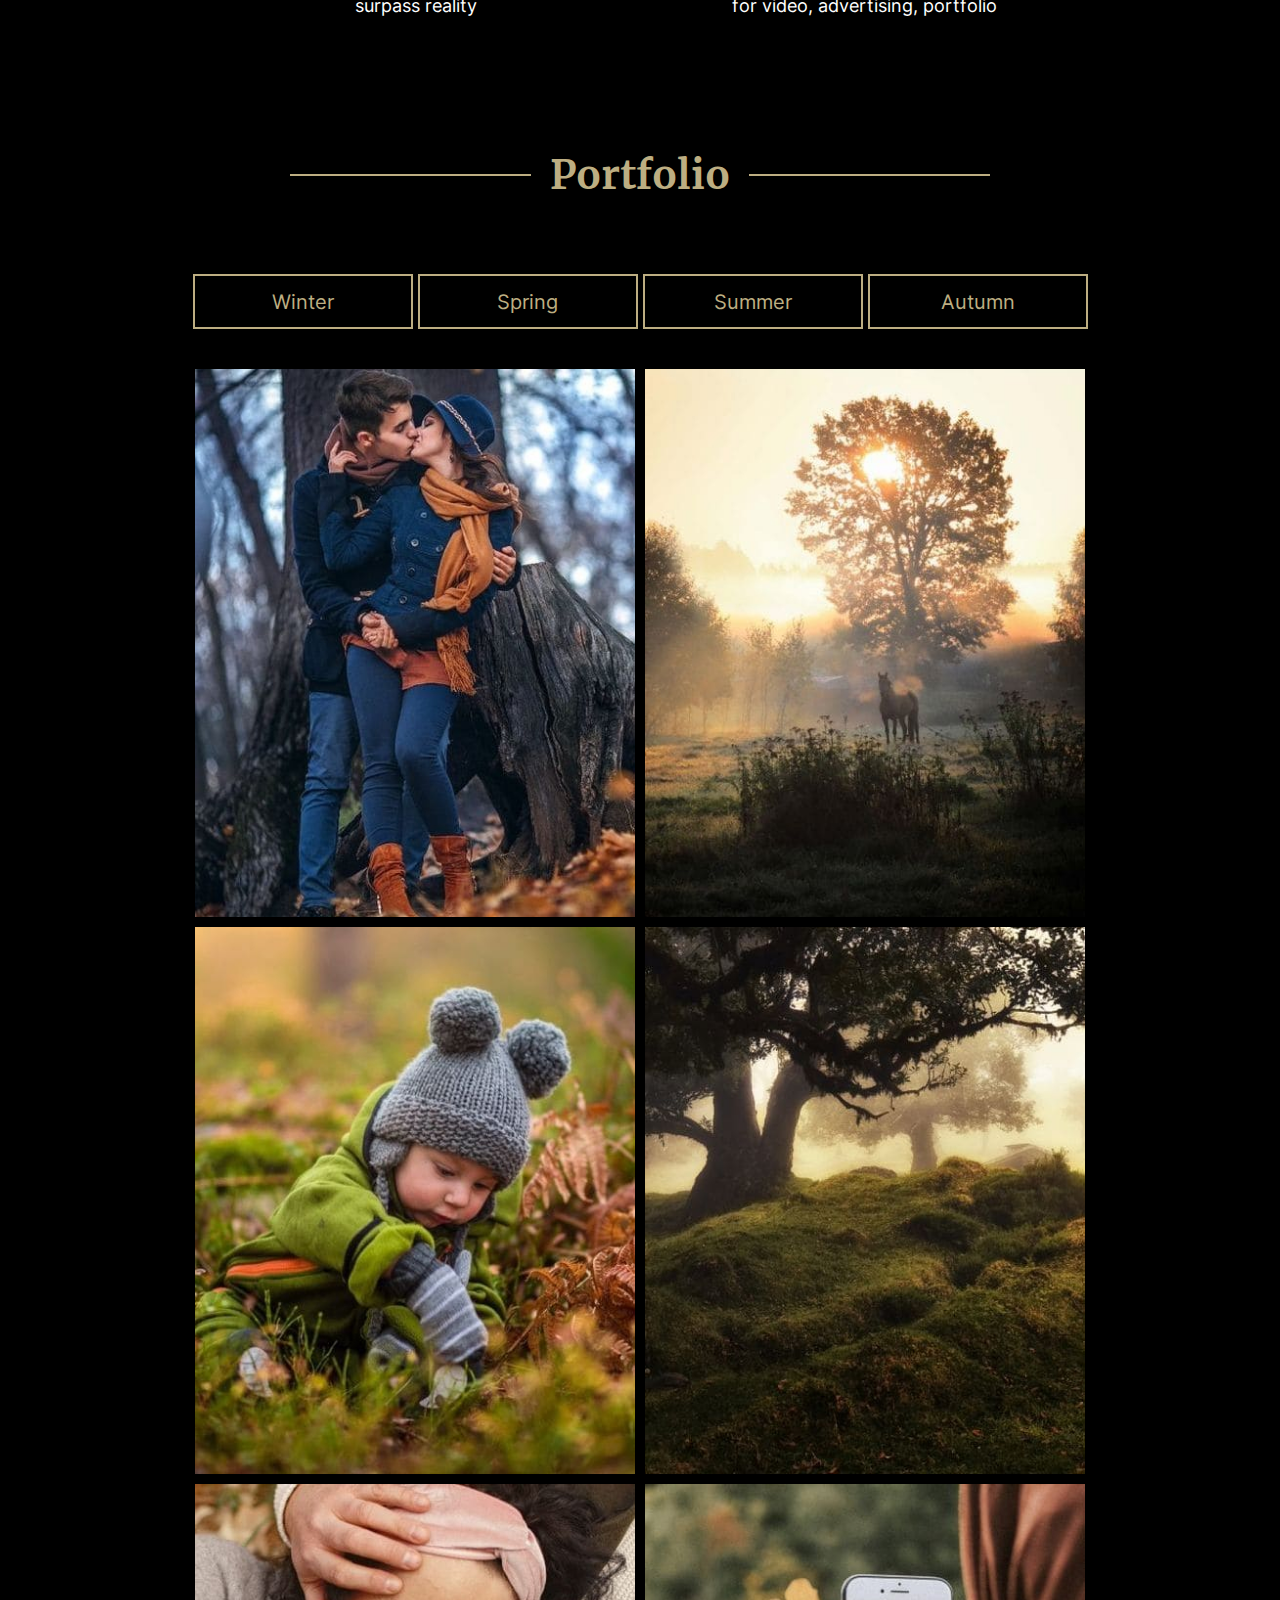
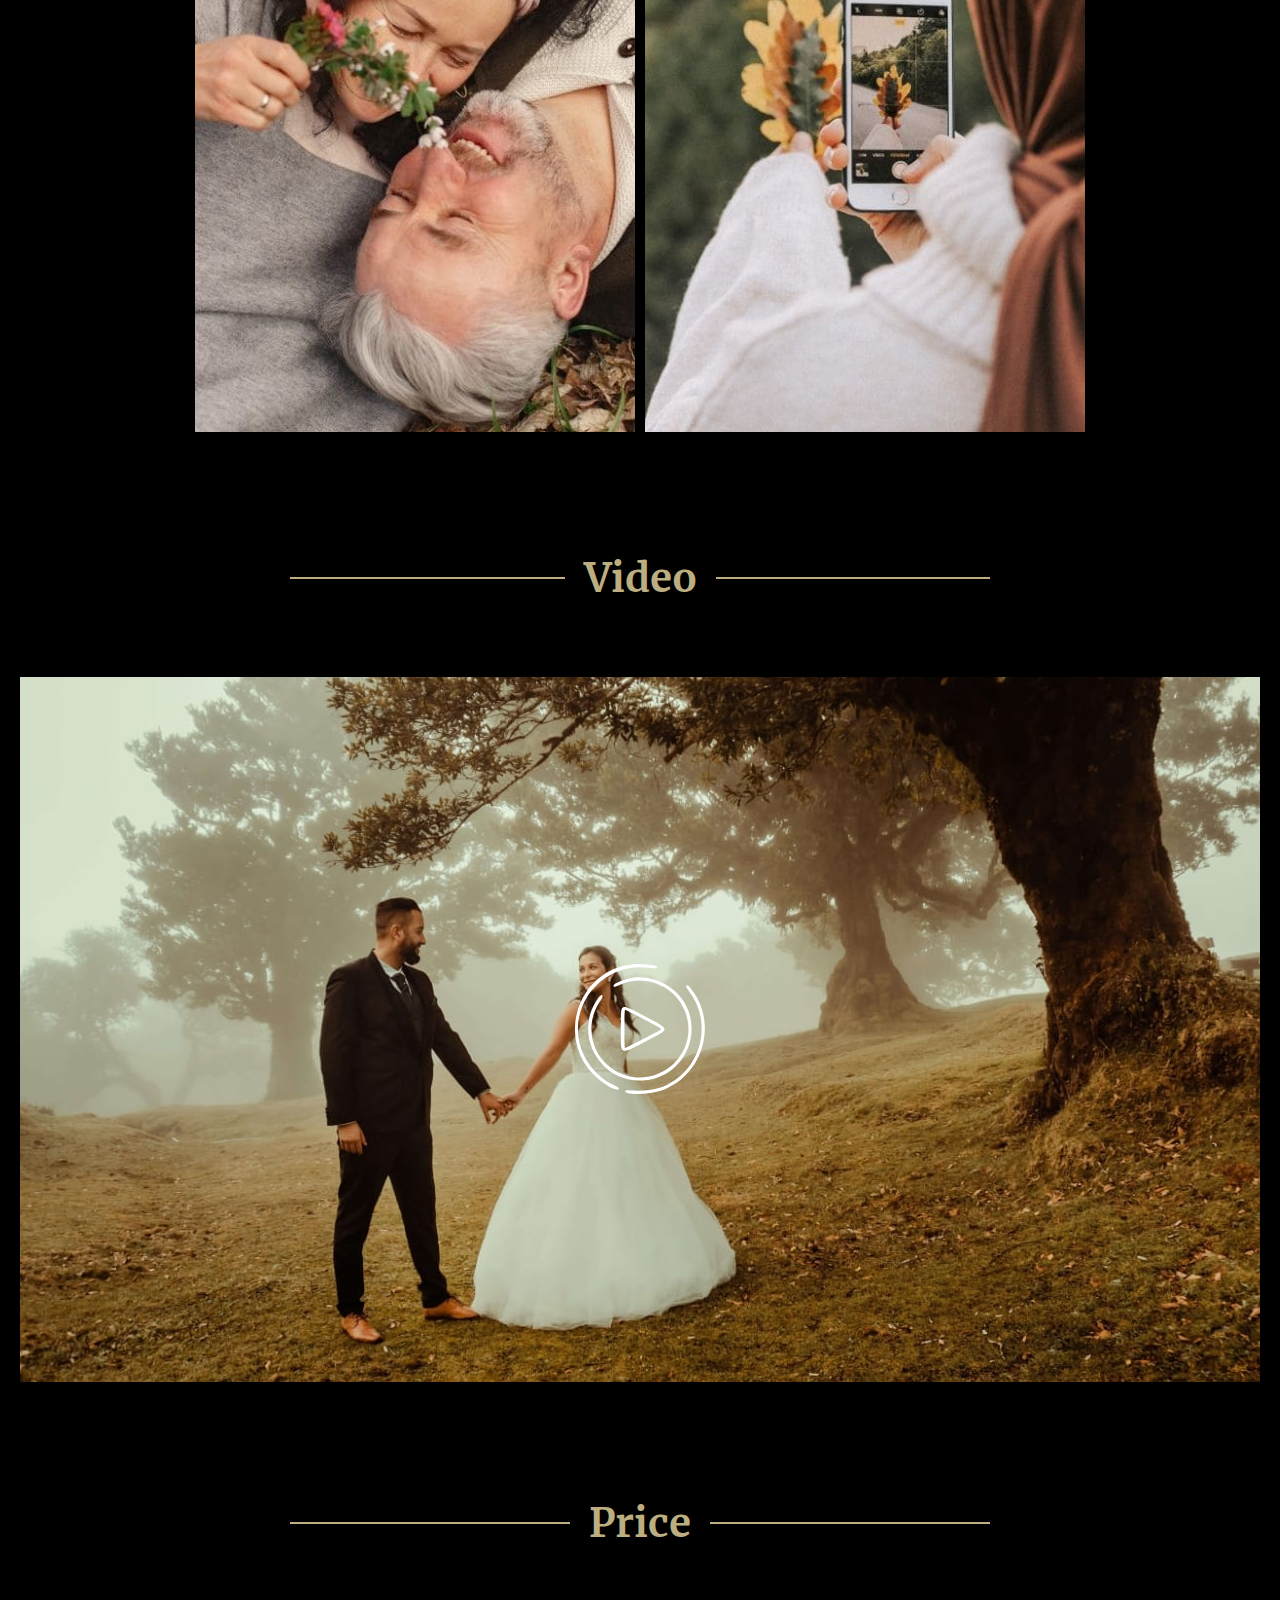
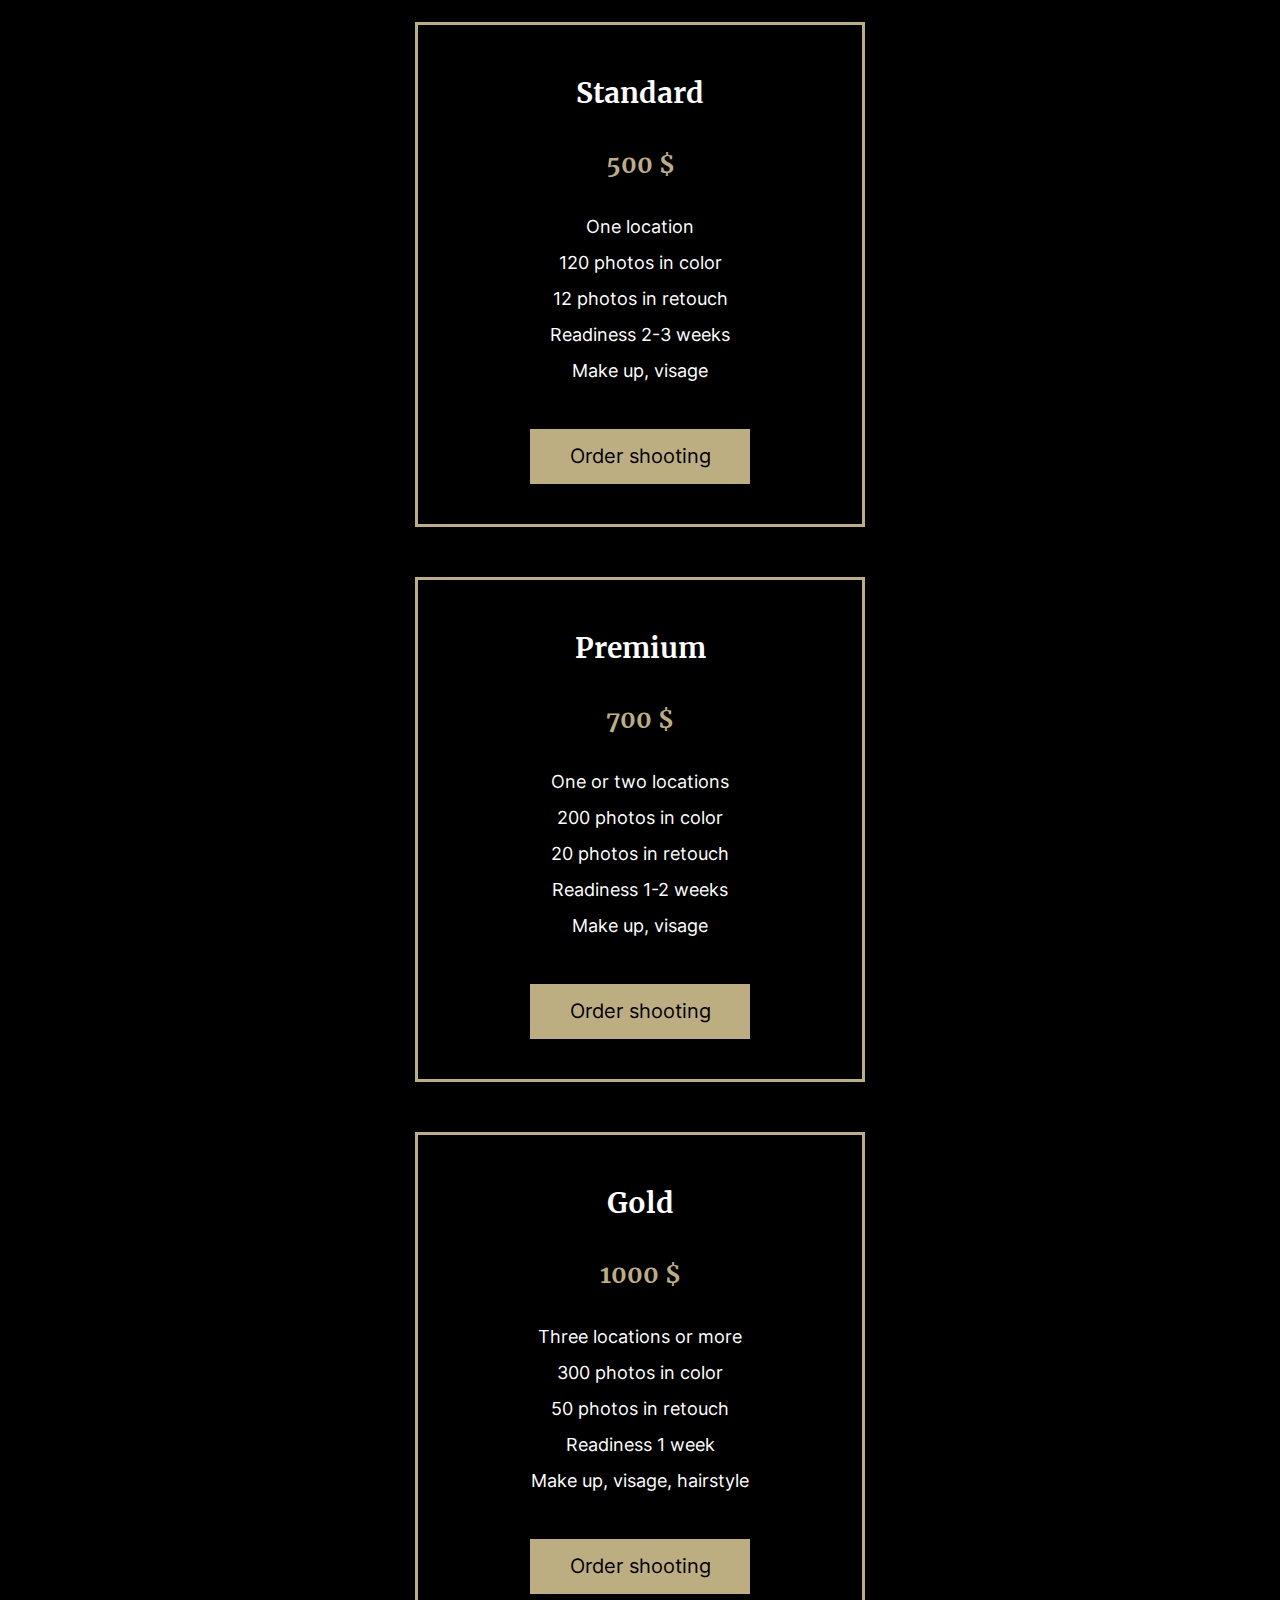
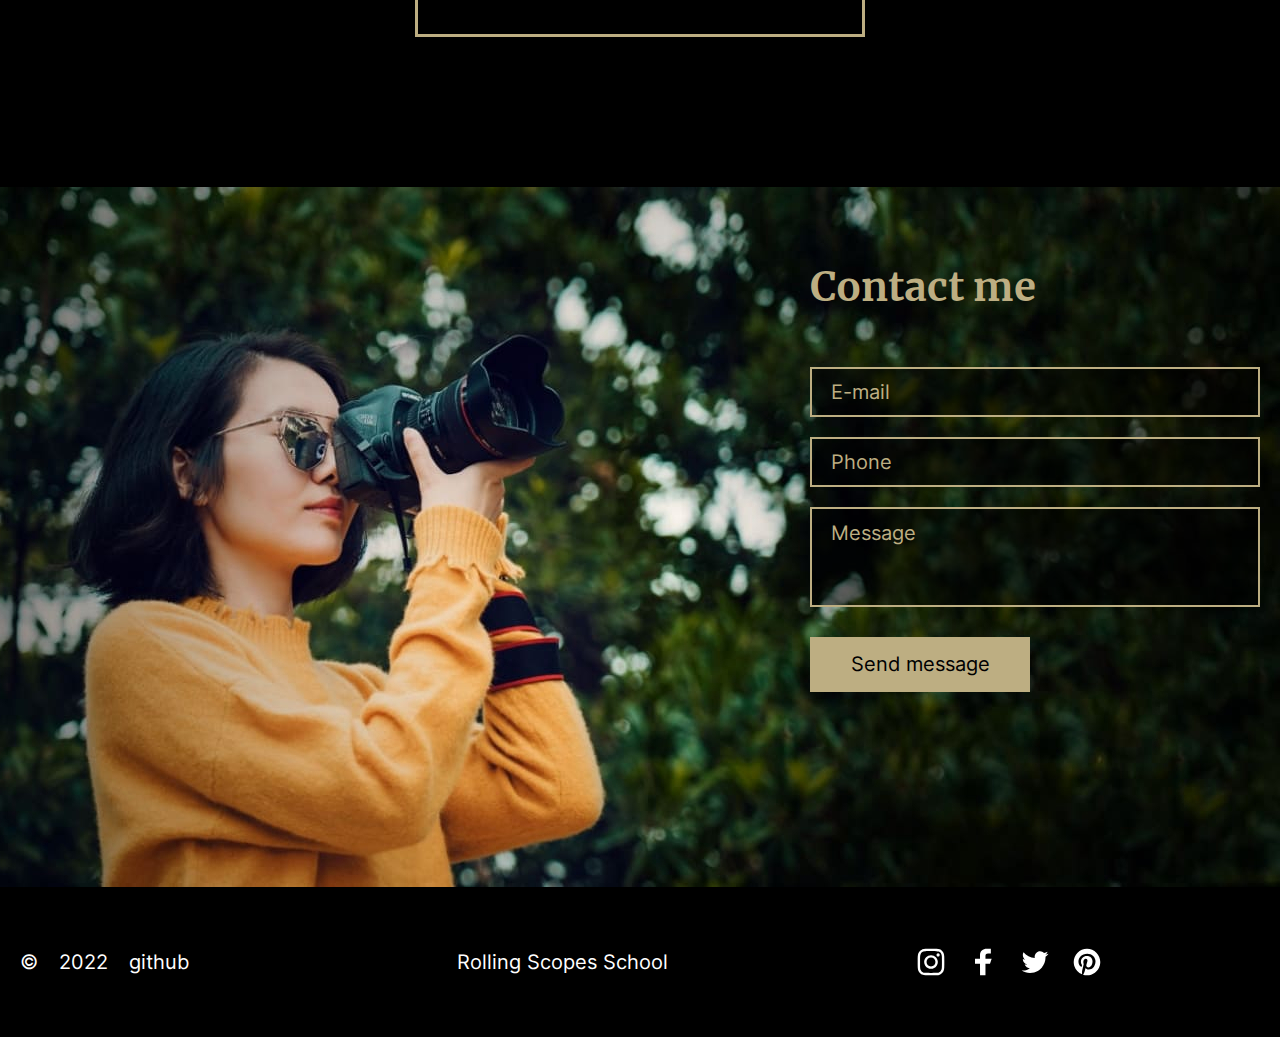
==== commit eef05d87: "Merge pull request #3 from rolling-scopes-school/portfolio-part2" ====
--- a/portfolio/index.html
+++ b/portfolio/index.html
@@ -131,12 +131,12 @@
                     <button type="submit" class="button_transparent">Autumn</button>
                 </div>
                 <div class="photo_container">
+                    <img src="./assets/jpg/portfolio6.jpg" alt="Photo_portfolio6" class="photo_portfolio">
+                    <img src="./assets/jpg/portfolio5.jpg" alt="Photo_portfolio5" class="photo_portfolio">
                     <img src="./assets/jpg/portfolio4.jpg" alt="Photo_portfolio4" class="photo_portfolio">
-                    <img src="./assets/jpg/portfolio5.jpg" alt="Photo_portfolio5" class="photo_portfolio">
-                    <img src="./assets/jpg/portfolio6.jpg" alt="Photo_portfolio6" class="photo_portfolio">
+                    <img src="./assets/jpg/portfolio3.jpg" alt="Photo_portfolio3" class="photo_portfolio">
+                    <img src="./assets/jpg/portfolio2.jpg" alt="Photo_portfolio2" class="photo_portfolio">
                     <img src="./assets/jpg/portfolio1.jpg" alt="Photo_portfolio1" class="photo_portfolio">
-                    <img src="./assets/jpg/portfolio2.jpg" alt="Photo_portfolio2" class="photo_portfolio">
-                    <img src="./assets/jpg/portfolio3.jpg" alt="Photo_portfolio3" class="photo_portfolio">
                 </div>
                 
             </section>
--- a/portfolio/css/style.css
+++ b/portfolio/css/style.css
@@ -45,7 +45,6 @@
   html {
       box-sizing: border-box;
       scroll-behavior: smooth;
-
   }
 
   *, *::before, ::after {
@@ -62,7 +61,6 @@
     font-weight: normal;
     color: var(--color-white);
     background-color: black;
-
   }
 
 .container {
@@ -210,7 +208,6 @@
 
 .h2_container{
     width: 100%;
-
 }
 
 .h2_line {
@@ -300,7 +297,7 @@
     padding-bottom: 35px;
 }
 
-.button_transparent{
+.button_transparent {
     width: 220px;
     height: 55px;
     margin-right: 5px;
@@ -312,7 +309,7 @@
     cursor: pointer;
 }
 
-.button_transparent:last-child{
+.button_transparent:last-child {
     margin-right: 0;
 }
 
@@ -321,10 +318,9 @@
     transition: 1s;
 }
 
-.photo_container{
+.photo_container {
     display: flex;
     flex-wrap: wrap;
-    flex-direction: row-reverse;
     justify-content:space-between;
     align-content: space-between;
     padding: 0 20px;
@@ -334,10 +330,6 @@
 .photo_portfolio {
     padding: 25px 0px 0px 0px;
 }
-
-/*.photo_portfolio:first-child {
-    padding-right: 20px;
-} */
 
 /* Portfolio styles finish*/
 
@@ -453,11 +445,9 @@
 .contacts_container {
     width: 450px;
     height: 445px;
-    
-    
-}
-
-.contacts_title{
+}
+
+.contacts_title {
     margin: 0;
     padding-bottom: 40px;
     font-family: Merriweather;
@@ -489,10 +479,9 @@
     box-sizing: border-box;
     border-radius: 0px;
     background: rgba(0, 0, 0, 0.5);
-
-}
-
-textarea{
+}
+
+textarea {
     height: 100px;
     margin-bottom: 30px;
     padding-bottom: 55px;
@@ -529,6 +518,7 @@
 .footer_data {
     margin-left: 20px;
 }
+
 .footer_data span{
     padding-left: 15px;
 }
@@ -556,7 +546,7 @@
     padding-left: 20px;
 }
 
-span a{
+span a {
     padding-left: 0px;
     font-size: 20px;
     line-height: 50px;
@@ -580,7 +570,7 @@
 
 /* Footer styles finish*/
 
-/* Hamburger menu finish*/
+/* Burger menu styles start*/
 
 .burger {
     display: none;
@@ -590,7 +580,7 @@
     margin: 31px 64px 31px 0;
   }
 
-.line_burger{
+.line_burger {
     display: block;
     width: 100%;
     position: absolute;
@@ -602,28 +592,40 @@
     transition: all 0.3s ease-in-out;
   }
 
-  .line_burger_first{
-      top: 0;
-  }
-
-  .line_burger_second{
-      top: 50%;
-      transform: translateY(-50%);
-  }
-
-  .line_burger_third{
-      bottom:0;
+  .line_burger_first {
+    top: 0;
+  }
+
+  .line_burger_second {
+    top: 50%;
+    transform: translateY(-50%);
+  }
+
+  .line_burger_third {
+    bottom:0;
   } 
 
 
-.burger:hover{
-    cursor: pointer;
-  }
-
-  @media screen and (max-width: 1400px) {
+.burger:hover {
+   cursor: pointer;
+  }
+
+/* Burger menu styles finish*/
+
+@media screen and (max-width: 1400px) {
+    
     .photo_container{
-        justify-content:space-evenly;
-    }
+        justify-content: center;
+        align-content: center;
+        display: flex;
+        flex-wrap: wrap;
+        }
+        
+    .photo_portfolio {
+        width: 450px;
+        padding: 5px;
+        }
+
     .price_container {
         flex-direction: column;
         align-content: center;
@@ -631,15 +633,26 @@
     }
     .price_block {
         margin-bottom: 50px;
-  }
-
-  @media screen and (max-width: 1285px) {
+    }
+}
+
+@media screen and (max-width: 1280px) {
+    
     .card_skills_container {
-        padding: 0 13%;
-    }
-  }
-
-  @media screen and (max-width: 1000px) {
+        justify-content: center;
+    }
+
+    .card_skills {
+        margin: 0 5%;
+    }
+}
+
+@media screen and (max-width: 1000px) {
+
+    .card_skills {
+        margin: 0 4%;
+    }
+
     .group_button {
         display: flex;
         flex-wrap: wrap;
@@ -648,16 +661,16 @@
         padding: 5px 20% 35px;
     }
     
-    .button_transparent{
+    .button_transparent {
         margin: 5px;
     }
     
-    .button_transparent:last-child{
-        margin-right: 0px;
-    }
-    
-    .photo_container{
-        flex-direction:column-reverse;
+    .button_transparent:last-child {
+        margin-right: 5px;
+    }
+    
+    .photo_container {
+        flex-direction: column-reverse;
         flex-wrap: wrap;
         justify-content: center;
         align-content: center;
@@ -667,320 +680,393 @@
         width: 450px;
         margin: 0 auto;
         padding: 22px 0 2px 0;
-  }
-
-
-
-
-  @media screen and (max-width: 768px) {
-
-:root {
+    }
+}
+
+
+
+@media screen and (max-width: 768px) {
+
+    :root {
         --color-gold: #bdae82;
         --color-white: #fff;
         --font1: 32px;
         --font2: 20px;
-      }
-    
-.burger{
-     display: block;
-     }
-
-.header_nav {
-    width: 80%;
-    height: 100%;
-    position: fixed;
-    top: 0;
-    right: 0;
-    background-color: black;
-    z-index: 2;
-    transform: translateX(100%);
-    transition: 0.8s ease-in-out;
-
-}
-.header_nav_active{
-    transform: translateX(0);
-}
-
-.header_list {
-    width: 100%;
-    margin: 0;
-    display: flex;
-    flex-direction: column;
-    align-items: flex-start;
-    padding-top: 120px;
-    padding-left: 120px;
-}
-
-.heder_item {
-    margin: 15px 0 0 0 ;
-
-}
-
-.heder_item:last-child {
-    margin-right: 0;
-}
-
-.header_link {
-    font-size: 35px;
-    line-height: 73px;
-    margin: 0;
-}
-
-.nav_close {
-    width: 60px;
-    height: 60px;
-    position: absolute;
-    top: 15px;
-    right: 60px;
-    color: white;
-    z-index: 3;
-
-}
-
-.nav_close_line{
-    display:block; 
-    width: 100%;
-    height: 4px;
-    position: absolute;
-    top:50%;
-    background-color: #fff;
-}
-
-.nav_close_line:first-child{
-    transform: translateY(-50%) rotate(-45deg);
-}
-
-.nav_close_line:last-child{
-    transform: translateY(-50%) rotate(45deg);
-}
-
-
-.header_logo {
-    margin: 25px 60px;
-}
-
-.radio {
-    width: 82px;
-    margin-left: auto;
-}
-
-.hero {
-    height: 590px;
-    background-position: -5px -30px;
-    background-size: auto 620px;
-}
-
-.hero_container {
-    max-width: 480px;
-    padding-left: 60px;
-    padding-right: 30px;
-    padding-top: 168px;
-}
-
-.hero_title{
-    margin: 0 auto;
-    padding-bottom: 20px;
-    font-family: Merriweather;
-    font-size: var(--font1);
-    line-height: 2;
-    font-style: normal;
-    font-weight:100;
-}
-
-.hero_subtitle{
-    padding-bottom: 60px;
-    line-height: 1.2;
-}
-
-.h2_line {
-    width: 364px;
-    padding: 86px 0 50px;
-    color: var(--color-gold);
-    font-weight: bold;
-    font-size: var(--font1);
-    line-height: 1.25;
-}
-
-.skills {
-    padding: 0 40px 1px;
-
-}
-
-
-.card_skills {
-    width: 320px;
-    margin-left: auto;
-    padding: 0 20px 38px;
-}
-
-.name_skills {
-    padding-top: 30px;
-}
-
-.item_skills {
-    padding-top: 20px;
-    padding-bottom: 39px;
-    font-size: 18px;
-    line-height: 1.2;
-}
-
-.group_button {
-    display: flex;
-    flex-wrap: wrap;
-    justify-content: space-evenly;
-    align-content:space-between;
-    padding: 5px 155px 35px;
-}
-
-.button_transparent{
-    margin-right: 0px;
-    margin-bottom: 5px;
-}
-
-.button_transparent:last-child{
-    margin-right: 0px;
-}
-
-.photo_container{
-    flex-direction:column-reverse;
-    flex-wrap: wrap;
-    justify-content: center;
-}
-
-.photo_portfolio {
-    width: 450px;
-    margin: 0 auto;
-    padding: 22px 0 2px 0;
-}
-
-.photo_portfolio:first-child {
-    padding-right: 0px;
-    padding: 22px 0 2px 0;
-}
-
-.video_player {
-    position: relative;
-    display: flex;
-    justify-content: center;
-    align-items: center;
-    height: 418px;
-    margin: 7px -5px -2px;
-    background: url(../assets/jpg/video-player.jpg) no-repeat ;
-    background-size: auto 418px;
-}
-
-.button_video {
-    width: 65px;
-    height: 65px;
-    background-size: 65px 65px;
-}
-
-.price_container {
-    width: 420px;
-    margin: 5px auto 80px;
-}
-
-.price_block {
-    flex-direction: column;
-    width: 420px;
-    height: 505px;
-    margin-bottom: 50px;
-}
-
-.price_block:last-child {
-    margin-bottom: 0;
-}
-
-.contacts {
-    height: 600px;
-    justify-content: center;
-    padding-top: 60px;
-    padding-bottom: 0;
-    padding-right: 0;
-    background-size: auto 600px;
-}
-
-.contacts_container {
-    display: flex;
-    flex-direction: column;
-    justify-content: center;
-    width: 450px;
-    height: 429px;
-}
-
-.contacts_title{
-    font-size: 32px;
-    line-height: 2;
-    text-align:center;
-}
-
-.footer {
-    max-width: 768px;
-}
-
-.footer_container {
-    flex-direction: column;
-    line-height: 24px;
-    padding-top: 28px;
-}
-  
-.footer_data {
-    margin-left: -3px;
-    padding-bottom: 5px;
-}
-.footer_data span{
-    padding-left: 15px;
-}
-
-.footer_data span:first-of-type{
-    padding-left: 0;
-}
-
-.footer_list {
-    display: flex;
-    width: 188px;
-    height: 50px;
-    flex-direction: row;
-    justify-content: space-between;
-    align-items: center;
-    flex-wrap: wrap;
-    margin: 0;
-    padding: 20px 0 0 0;
-    list-style: none;
-}
-
-.footer_list a {
-    display: flex;
-    justify-content: center;
-    height: 32px;
-    padding-left: 0px;
-}
-
-span a{
-    padding-left: 0px;
-    font-size: 20px;
-    line-height: 24px;
-    color: #FFFFFF;
-    text-decoration: none;
-}
-
-.footer_link {
-    padding-left: 0px;
-    font-size: 20px;
-    line-height: 24px;
-    color: #FFFFFF;
-    text-decoration: none;
-}
-
-
+        }
+        
+    .burger {
+        display: block;
+        }
+
+    .header_nav {
+        width: 80%;
+        height: 100%;
+        position: fixed;
+        top: 0;
+        right: 0;
+        background-color: black;
+        z-index: 2;
+        transform: translateX(100%);
+        transition: 0.8s ease-in-out;
+    }
+
+    .header_nav_active{
+        transform: translateX(0);
+    }
+
+    .header_list {
+        width: 100%;
+        margin: 0;
+        display: flex;
+        flex-direction: column;
+        align-items: flex-start;
+        padding-top: 120px;
+        padding-left: 120px;
+    }
+
+    .heder_item {
+        margin: 15px 0 0 0 ;
+    }
+
+    .heder_item:last-child {
+        margin-right: 0;
+    }
+
+    .header_link {
+        font-size: 35px;
+        line-height: 73px;
+        margin: 0;
+    }
+
+    .nav_close {
+        width: 60px;
+        height: 60px;
+        position: absolute;
+        top: 15px;
+        right: 60px;
+        color: white;
+        z-index: 3;
+
+    }
+
+    .nav_close_line {
+        display:block; 
+        width: 100%;
+        height: 4px;
+        position: absolute;
+        top:50%;
+        background-color: #fff;
+    }
+
+    .nav_close_line:first-child{
+        transform: translateY(-50%) rotate(-45deg);
+    }
+
+    .nav_close_line:last-child{
+        transform: translateY(-50%) rotate(45deg);
+    }
+
+
+    .header_logo {
+        margin: 25px 60px;
+    }
+
+    .radio {
+        width: 82px;
+        margin-left: auto;
+    }
+
+    .hero {
+        height: 590px;
+        background-position: -5px -30px;
+        background-size: auto 620px;
+    }
+
+    .hero_container {
+        max-width: 480px;
+        padding-left: 60px;
+        padding-right: 30px;
+        padding-top: 168px;
+    }
+
+    .hero_title{
+        margin: 0 auto;
+        padding-bottom: 20px;
+        font-family: Merriweather;
+        font-size: var(--font1);
+        line-height: 2;
+        font-style: normal;
+        font-weight:100;
+    }
+
+    .hero_subtitle{
+        padding-bottom: 60px;
+        line-height: 1.2;
+    }
+
+    .h2_line {
+        width: 364px;
+        padding: 86px 0 50px;
+        color: var(--color-gold);
+        font-weight: bold;
+        font-size: var(--font1);
+        line-height: 1.25;
+    }
+
+    .skills {
+        padding: 0 40px 2px;
+
+    }
+
+    .card_skills_container {
+        justify-content: space-between;
+        margin: 0 auto;
+    }
+
+    .card_skills {
+        width: 320px;
+        margin:0 auto;
+        padding: 0 20px 38px;
+    }
+
+    .name_skills {
+        padding-top: 30px;
+    }
+
+    .item_skills {
+        padding-top: 20px;
+        padding-bottom: 39px;
+        font-size: 18px;
+        line-height: 1.2;
+    }
+
+    .group_button {
+        display: flex;
+        flex-wrap: wrap;
+        justify-content: space-evenly;
+        align-content:space-between;
+        padding: 0px 155px 35px;
+    }
+
+    .button_transparent{
+        margin: 5px 0px 0px 0px;
+    }
+
+    .button_transparent:last-child{
+        margin-right: 0px;
+    }
+
+    .photo_container{
+        flex-direction:column;
+        flex-wrap: wrap;
+        justify-content: center;
+    }
+
+    .photo_portfolio {
+        width: 450px;
+        margin: 1px 0 0 0 ;
+        padding: 22px 0 2px 0;
+    }
+
+    .photo_portfolio:first-child {
+        padding-right: 0px;
+        padding: 22px 0 2px 0;
+    }
+
+    .video_player {
+        position: relative;
+        display: flex;
+        justify-content: center;
+        align-items: center;
+        height: 418px;
+        margin: 5px -5px -2px;
+        background: url(../assets/jpg/video-player.jpg) no-repeat;
+        background-size: auto 418px;
+    }
+
+    .button_video {
+        width: 65px;
+        height: 65px;
+        background-size: 65px 65px;
+    }
+
+    .price_container {
+        margin: 5px auto 80px;
+    }
+
+    .price_block {
+        flex-direction: column;
+        width: 420px;
+        height: 505px;
+        margin-bottom: 50px;
+    }
+
+    .price_block:last-child {
+        margin-bottom: 0;
+    }
+
+    .contacts {
+        height: 600px;
+        justify-content: center;
+        padding-top: 59px;
+        padding-bottom: 0;
+        padding-right: 0;
+        background-size: auto 600px;
+    }
+
+    .contacts_container {
+        display: flex;
+        flex-direction: column;
+        justify-content: center;
+        width: 450px;
+        height: 429px;
+    }
+
+    .contacts_title{
+        font-size: 32px;
+        line-height: 2;
+        text-align:center;
+    }
+
+    .footer {
+        max-width: 768px;
+    }
+
+    .footer_container {
+        height:  190px;
+        flex-direction: column;
+        line-height: 24px;
+        padding-top: 30px;
+        padding-bottom: 40px;
+    }
+    
+    .footer_data {
+        margin: -2px 2px 0 0;
+        padding-bottom: 5px;
+    }
+    .footer_data span{
+        padding-left: 15px;
+    }
+
+    .footer_data span:first-of-type{
+        padding-left: 0;
+    }
+
+    .footer_list {
+        display: flex;
+        width: 188px;
+        height: 50px;
+        flex-direction: row;
+        justify-content: space-between;
+        align-items: center;
+        flex-wrap: wrap;
+        margin: 0;
+        padding: 20px 0 0 0;
+        list-style: none;
+    }
+
+    .footer_list a {
+        display: flex;
+        justify-content: center;
+        height: 32px;
+        padding-left: 0px;
+    }
+
+    span a{
+        padding-left: 0px;
+        font-size: 20px;
+        line-height: 24px;
+        color: #FFFFFF;
+        text-decoration: none;
+    }
+
+    .footer_link {
+        padding-left: 0px;
+        font-size: 20px;
+        line-height: 24px;
+        color: #FFFFFF;
+        text-decoration: none;
+    }
+}
+
+@media screen and (max-width: 760px) {
+    .group_button {
+        padding: 5px 15% 35px;
+    }
+    
+    .button_transparent{
+        width: 220px;
+        height: 55px;
+        margin-right: 5px;
+        font-family: inherit;
+        font-size: 20px;
+        color: var(--color-gold);
+        background-color: transparent;
+        border: 2px solid var(--color-gold);
+        cursor: pointer;
+    }
+    
+    .button_transparent:last-child{
+        margin-right: 5px;
+    }
 }
 
 @media screen and (max-width: 620px) {
 
-.header_nav {
-    width: 100%;    
-}
-}
-
-
-    /* Hamburger menu styles finish*/+    .header_nav {
+        width: 100%;    
+    }
+}
+
+@media screen and (max-width: 490px) {
+
+    .header_logo {
+        width: 50px;
+        height: 40px;
+        margin: 25px 0 25px 20px;
+        }
+        
+    .burger {
+        width: 50px;
+        height: 28px;
+        position: relative;
+        margin: 31px 31px 31px 0;
+        }
+    
+    .h2_line {
+        width: 80%;
+        padding: 40px 0;
+        }
+    .photo_portfolio {
+        width: 100%;
+        justify-content: center;
+        }
+    
+    .price_container {
+            width: 90%;
+            margin: 5px auto 80px;
+        }
+    
+    .price_block {
+        width: 300px;
+        height: 505px;
+        margin-bottom: 50px;
+        }
+    
+    .contacts {
+        height: 600px;
+        justify-content: center;
+        align-content: center;
+        padding-top: 59px;
+        padding-bottom: 0;
+        padding-right: 0;
+        background-size: auto 600px;
+        }
+    
+    input[type="email"], input[type="tel"], textarea {
+        display: block;
+        width: 300px;
+        height: 50px;
+        margin: 20px auto;
+        }
+}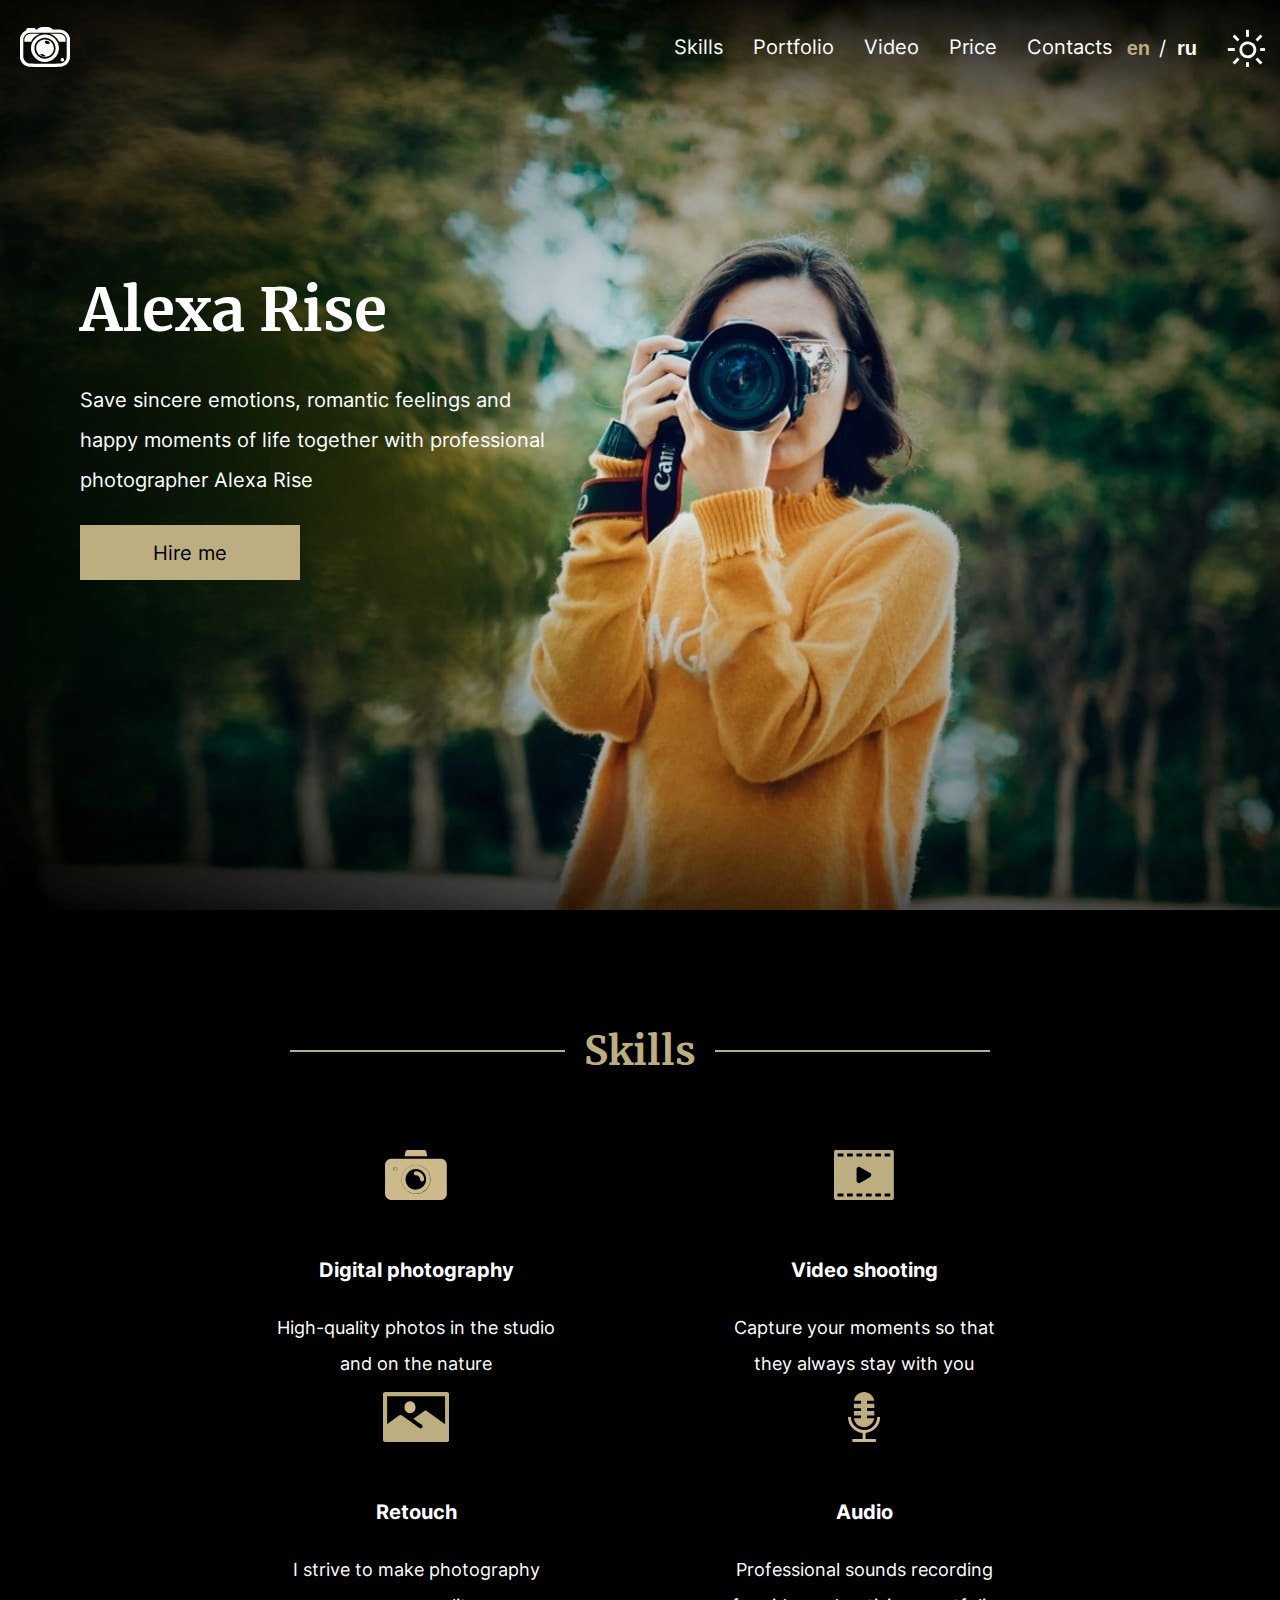
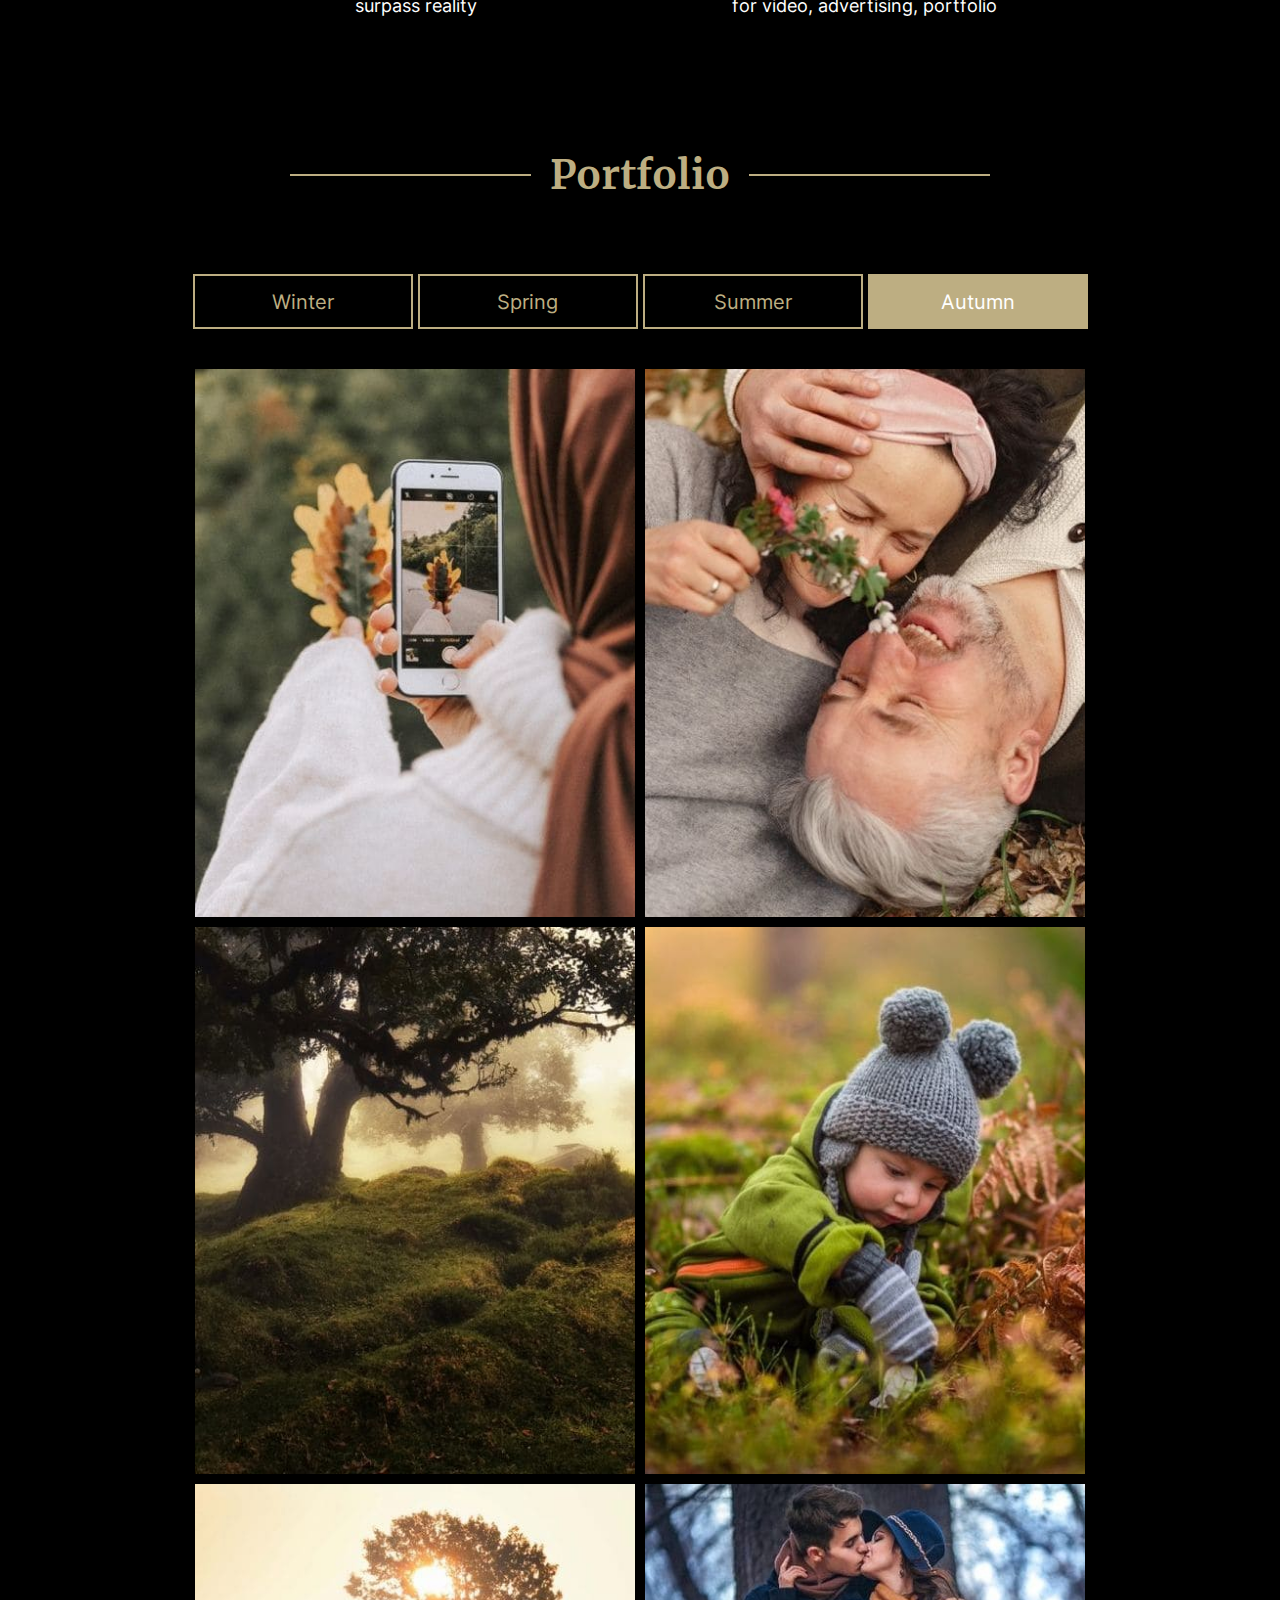
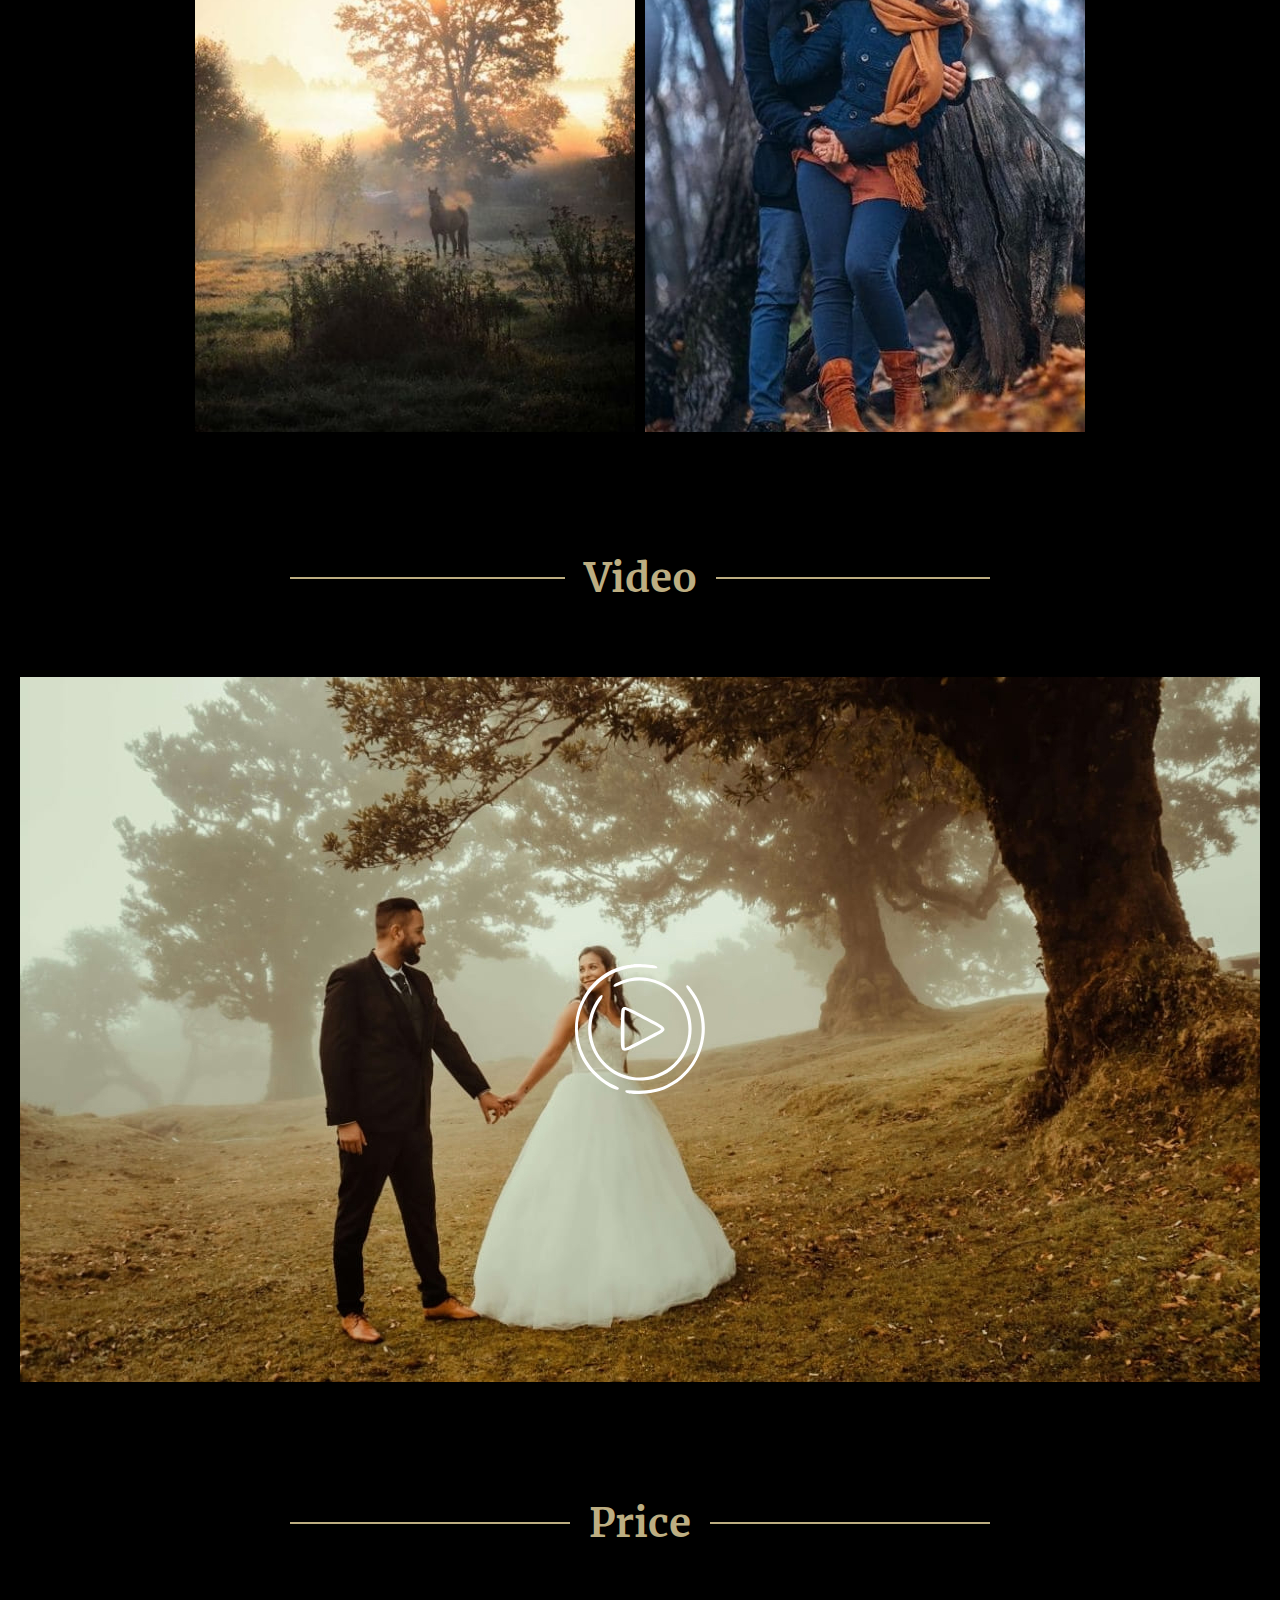
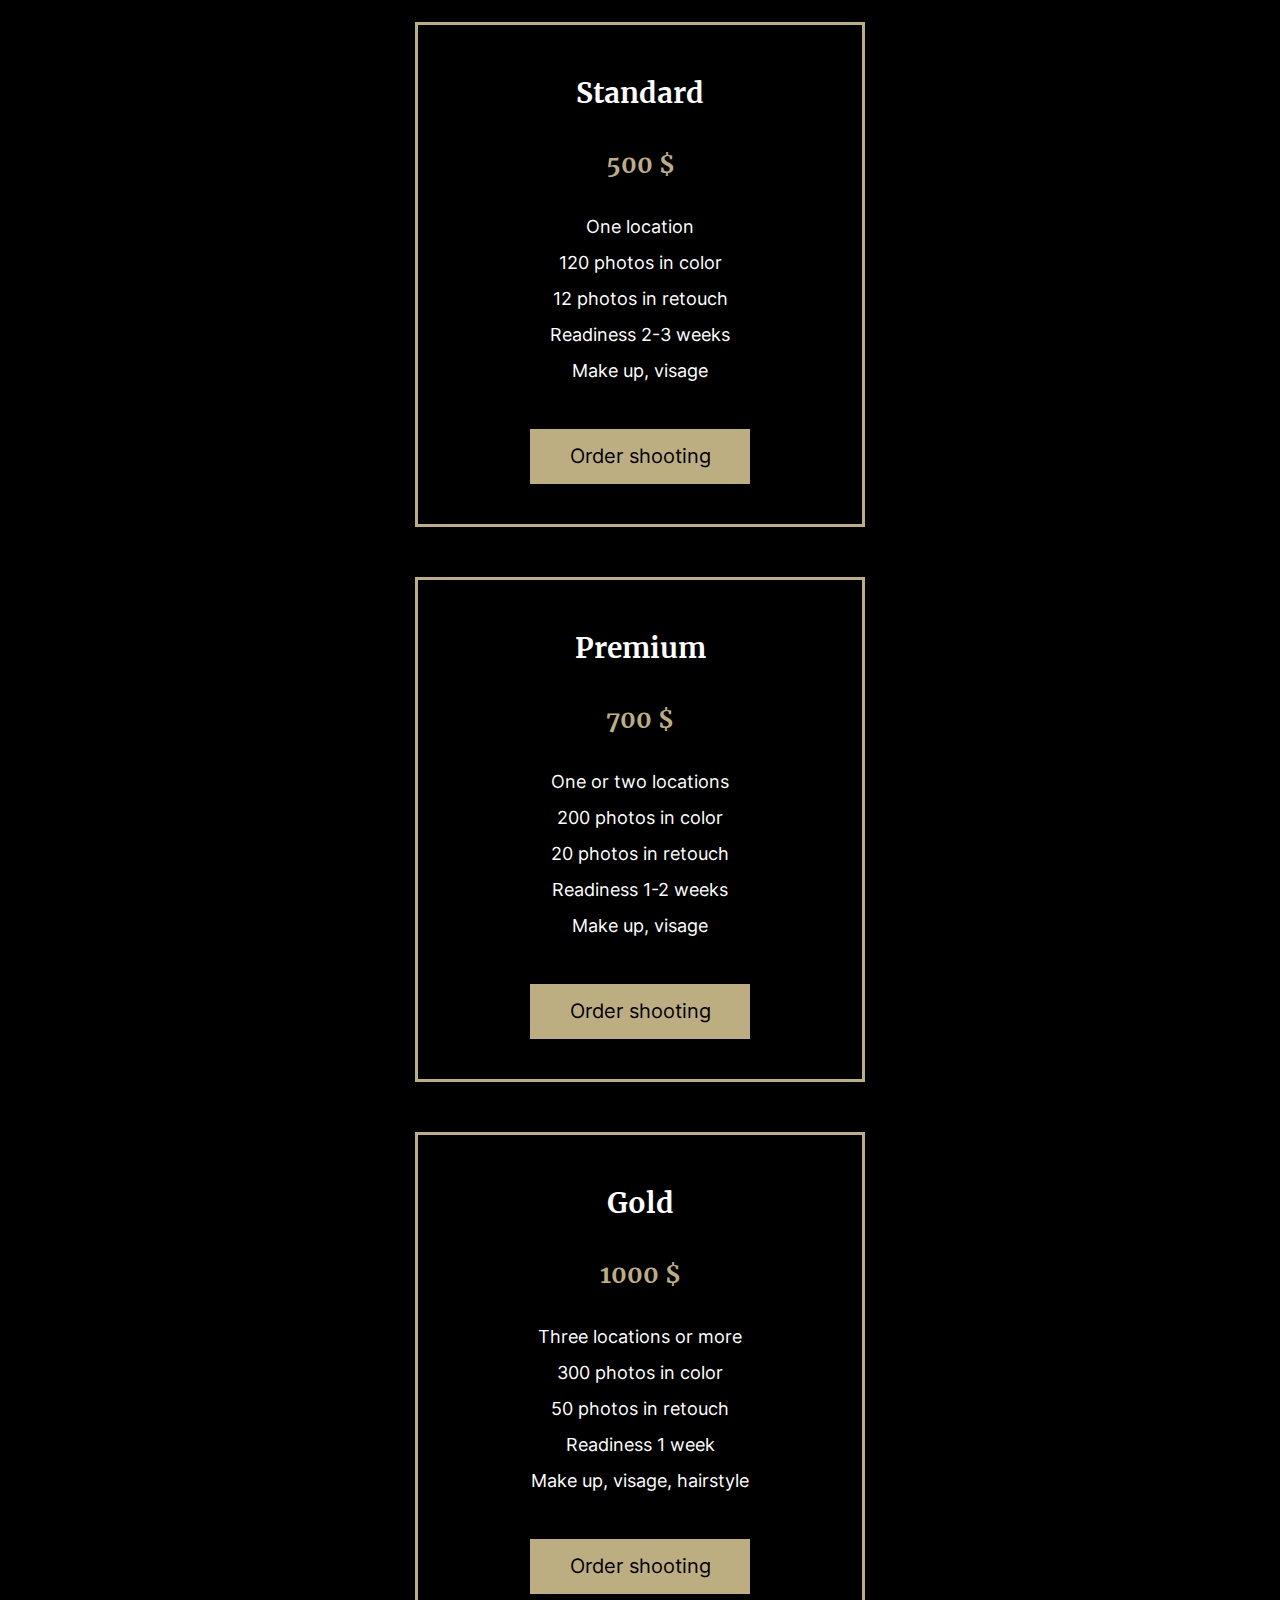
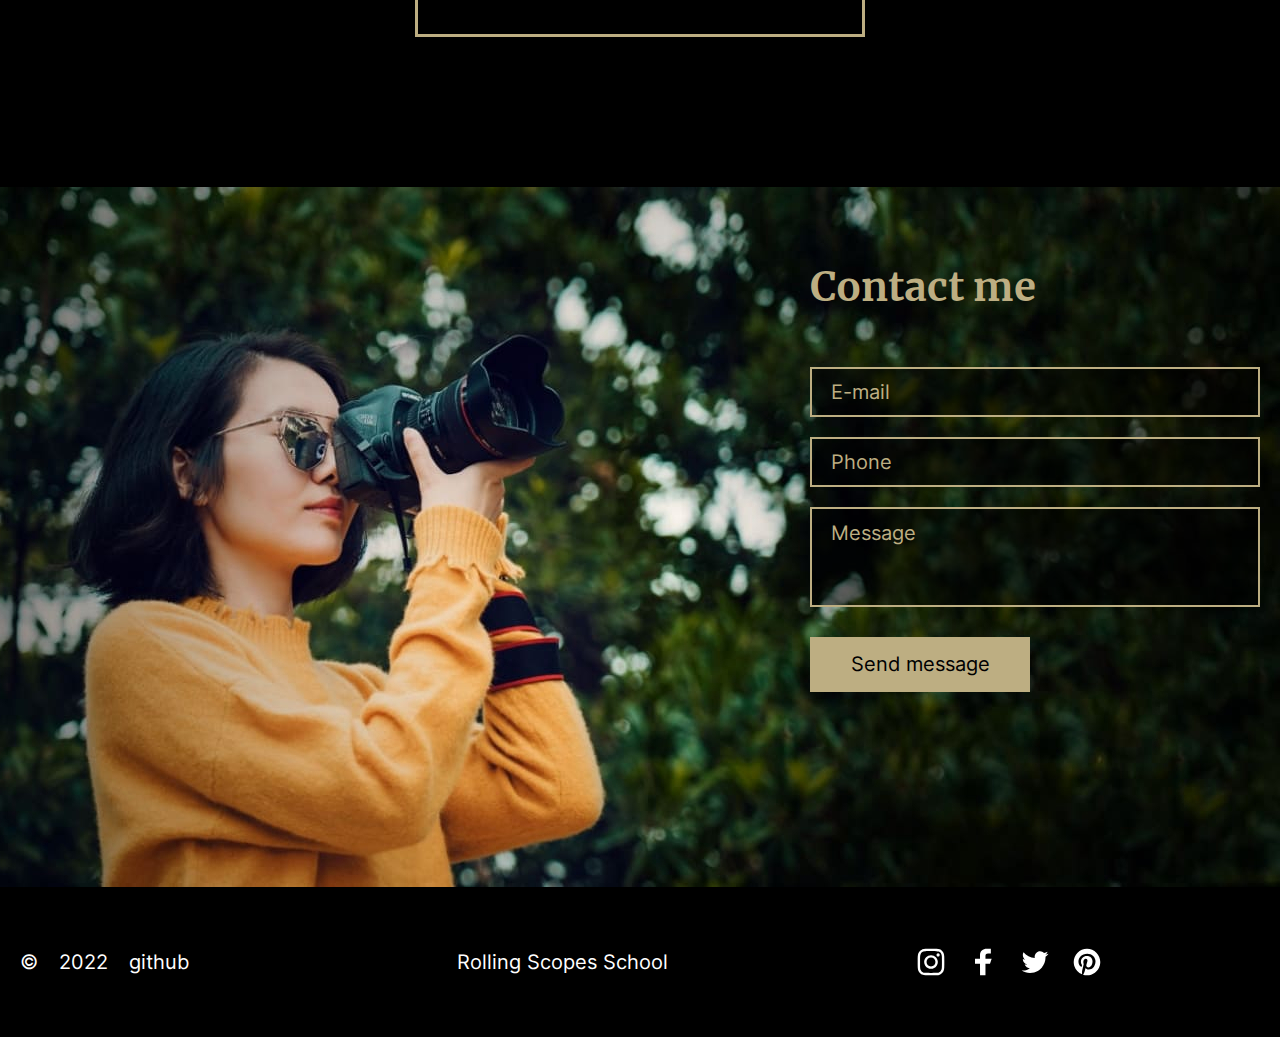
==== commit 88735e38: "Merge pull request #7 from rolling-scopes-school/portfolio-part3" ====
--- a/portfolio/index.html
+++ b/portfolio/index.html
@@ -1,5 +1,5 @@
  <!DOCTYPE html>
-<html lang="ru">
+<html lang="en">
 <head>
     <meta charset="UTF-8">
     <meta http-equiv="X-UA-Compatible" content="IE=edge">
@@ -13,7 +13,7 @@
         <header class="header"> 
             <div class="header_container">
                 <div class="header_logo">
-                    <a href="/" class="header_logo_link">
+                    <a href="#" class="header_logo_link">
                         <img src="./assets/svg/logo.svg" alt="logo">
                     </a>
                 </div>
@@ -21,30 +21,31 @@
                 <nav class="header_nav">
                     <ul class="header_list">
                         <li class="heder_item">
-                            <a href="#Skills"     class="header_link">Skills</a>
-                        </li>
-                        <li class="heder_item">
-                            <a href="#Portfolio"     class="header_link">Portfolio</a>
-                        </li>
-                        <li class="heder_item">
-                            <a href="#Video"     class="header_link">Video</a>
-                        </li>
-                        <li class="heder_item">
-                            <a href="#Price"     class="header_link">Price</a>
-                        </li>
-                        <li class="heder_item">
-                            <a href="#Contacts"     class="header_link">Contacts</a>
+                            <a href="#Skills"     class="header_link" data-i18="skills">Skills</a>
+                        </li>
+                        <li class="heder_item">
+                            <a href="#Portfolio"     class="header_link" data-i18="portfolio">Portfolio</a>
+                        </li>
+                        <li class="heder_item">
+                            <a href="#Video"     class="header_link" data-i18="video">Video</a>
+                        </li>
+                        <li class="heder_item">
+                            <a href="#Price"     class="header_link" data-i18="price">Price</a>
+                        </li>
+                        <li class="heder_item">
+                            <a href="#Contacts"     class="header_link" data-i18="contacts">Contacts</a>
                         </li>
                     </ul>
                     <div class="nav_close">
-                        <span class="nav_close_line"></span>
-                        <span class="nav_close_line"></span>
                     </div>
                 </nav>
                 <div class="radio">
-                    <input class="checkbox" type="radio" id ="en" name = "lang" value="en"> 
+                    <input class="checkbox" type="radio" id ="en" name = "lang" value="en" checked > 
                     <span>/</span>
-                    <input class="checkbox" type="radio" id ="ru" name = "lang" value="ru" checked>   
+                    <input class="checkbox" type="radio" id ="ru" name = "lang" value="ru" >   
+                </div>
+                <div class="theme theme-dark">
+                    
                 </div>
                 <div class="burger" >
                     <span class="line_burger line_burger_first"></span>
@@ -57,18 +58,18 @@
         <main class="main">
             <section class="hero">
                 <div class="hero_container">
-                    <h1 class="hero_title">Alexa Rise</h1>
-                    <p class="hero_subtitle">Save sincere emotions,
+                    <h1 class="hero_title" data-i18="hero-title">Alexa Rise</h1>
+                    <p class="hero_subtitle" data-i18="hero-text">Save sincere emotions,
                         romantic feelings and happy moments of life
                         together with professional photographer Alexa Rise
                     </p>
-                    <button type="submit" class="button_solid">Hire me</button>
+                    <button type="submit" class="button_solid btn center" data-i18="hire">Hire me</button>
                 </div>
             </section>
 
             <section id=Skills class="skills">
                 <div class="h2_container">
-                    <h2 class="h2_line">
+                    <h2 class="h2_line" data-i18="skills">
                         <span>                        
                             Skills
                         </span>
@@ -78,37 +79,37 @@
                     <div class="card_skills">
                         <img class="skills_icon" src="./assets/svg/camera.svg" alt="camera">
                     
-                    <p class="name_skills">
+                    <p class="name_skills" data-i18="skill-title-1">
                         Digital photography
                     </p>
-                    <p class="item_skills">
+                    <p class="item_skills" data-i18="skill-text-1">
                         High-quality photos in the studio and on the nature
                     </p>
                 </div>
                 <div class="card_skills">
                     <img class="skills_icon" src="./assets/svg/video.svg" alt="video">
-                    <p class="name_skills">
+                    <p class="name_skills" data-i18="skill-title-2">
                         Video shooting
                     </p>
-                    <p class="item_skills">
+                    <p class="item_skills" data-i18="skill-text-2">
                         Capture your moments so that they always stay with you
                     </p>
                 </div>
                 <div class="card_skills">
                     <img class="skills_icon" src="./assets/svg/retouch.svg" alt="retouch">
-                    <p class="name_skills">
+                    <p class="name_skills" data-i18="skill-title-3">
                         Retouch
                     </p>
-                    <p class="item_skills">
+                    <p class="item_skills" data-i18="skill-text-3">
                         I strive to make photography surpass reality
                     </p>
                 </div>
                 <div class="card_skills">
                     <img class="skills_icon" src="./assets/svg/mic.svg" alt="microphone">
-                    <p class="name_skills">
+                    <p class="name_skills" data-i18="skill-title-4">
                         Audio
                     </p>
-                    <p class="item_skills">
+                    <p class="item_skills" data-i18="skill-text-4">
                         Professional sounds recording for video, advertising, portfolio
                     </p>
                 </div>
@@ -118,32 +119,31 @@
 
             <section id=Portfolio class="portfolio">
                 <div class="h2_container">
-                    <h2 class="h2_line">
+                    <h2 class="h2_line" data-i18="portfolio">
                         <span>                        
                             Portfolio
                         </span>
                     </h2>
                 </div>
                 <div class="group_button">
-                    <button type="submit" class="button_transparent">Winter</button>
-                    <button type="submit" class="button_transparent">Spring</button>
-                    <button type="submit" class="button_transparent">Summer</button>
-                    <button type="submit" class="button_transparent">Autumn</button>
+                    <button class="button_portfolio" type="submit" data-season="winter" data-i18="winter">Winter</button>
+                    <button class="button_portfolio" type="submit" data-season="spring" data-i18="spring">Spring</button>
+                    <button class="button_portfolio" type="submit" data-season="summer" data-i18="summer">Summer</button>
+                    <button class="button_portfolio button_portfolio_active" type="submit" data-season="autumn" data-i18="autumn">Autumn</button>
                 </div>
                 <div class="photo_container">
-                    <img src="./assets/jpg/portfolio6.jpg" alt="Photo_portfolio6" class="photo_portfolio">
-                    <img src="./assets/jpg/portfolio5.jpg" alt="Photo_portfolio5" class="photo_portfolio">
-                    <img src="./assets/jpg/portfolio4.jpg" alt="Photo_portfolio4" class="photo_portfolio">
-                    <img src="./assets/jpg/portfolio3.jpg" alt="Photo_portfolio3" class="photo_portfolio">
-                    <img src="./assets/jpg/portfolio2.jpg" alt="Photo_portfolio2" class="photo_portfolio">
-                    <img src="./assets/jpg/portfolio1.jpg" alt="Photo_portfolio1" class="photo_portfolio">
-                </div>
-                
+                    <img src="./assets/jpg/autumn/1.jpg" alt="Photo_portfolio1" class="photo_portfolio">
+                    <img src="./assets/jpg/autumn/2.jpg" alt="Photo_portfolio2" class="photo_portfolio">
+                    <img src="./assets/jpg/autumn/3.jpg" alt="Photo_portfolio3" class="photo_portfolio">
+                    <img src="./assets/jpg/autumn/4.jpg" alt="Photo_portfolio4" class="photo_portfolio">
+                    <img src="./assets/jpg/autumn/5.jpg" alt="Photo_portfolio5" class="photo_portfolio">
+                    <img src="./assets/jpg/autumn/6.jpg" alt="Photo_portfolio6" class="photo_portfolio">
+                </div>
             </section>
 
             <section id=Video class="video">
                 <div class="h2_container">
-                    <h2 class="h2_line">
+                    <h2 class="h2_line" data-i18="video">
                         <span>                        
                             Video
                         </span>
@@ -151,13 +151,12 @@
                     <div class="video_player">
                         <button type="button" class="button_video"></button>
                     </div>    
-                        
                 </div>
             </section>
 
             <section id=Price class="price">
                 <div class="h2_container">
-                    <h2 class="h2_line">
+                    <h2 class="h2_line" data-i18="price">
                         <span>                        
                             Price
                         </span>
@@ -165,89 +164,89 @@
                 </div>
                     <div class="price_container">
                         <div class="price_block">
-                            <span class="price_title">
+                            <span class="price_title" data-i18="standard">
                                 Standard
                             </span>
                             <span class="price_value">
                                 500 $
                             </span>
-                            <span class="price_description">
+                            <span class="price_description" data-i18="price-description-1-span-1">
                                 One location
                             </span>
-                            <span class="price_description">
+                            <span class="price_description" data-i18="price-description-1-span-2">
                                 120 photos in color
                             </span>
-                            <span class="price_description">
+                            <span class="price_description" data-i18="price-description-1-span-3">
                                 12 photos in retouch
                             </span>
-                            <span class="price_description">
+                            <span class="price_description" data-i18="price-description-1-span-4">
                                 Readiness 2-3 weeks
                             </span>
-                            <span class="price_description">
+                            <span class="price_description" data-i18="price-description-1-span-5">
                                 Make up, visage
                             </span>
-                            <button type="submit" class="button_solid">Order shooting</button>
+                            <button type="submit" class="button_solid" data-i18="order">Order shooting</button>
                         </div>
                         <div class="price_block">
-                            <span class="price_title">
+                            <span class="price_title" data-i18="premium">
                                 Premium
                             </span>
                             <span class="price_value">
                                 700 $
                             </span>
-                            <span class="price_description">
+                            <span class="price_description" data-i18="price-description-2-span-1">
                                 One or two locations
                             </span>
-                            <span class="price_description">
+                            <span class="price_description" data-i18="price-description-2-span-2">
                                 200 photos in color
                             </span>
-                            <span class="price_description">
+                            <span class="price_description" data-i18="price-description-2-span-3">
                                 20 photos in retouch
                             </span>
-                            <span class="price_description">
+                            <span class="price_description" data-i18="price-description-2-span-4">
                                 Readiness 1-2 weeks
                             </span>
-                            <span class="price_description">
+                            <span class="price_description" data-i18="price-description-2-span-5">
                                 Make up, visage
                             </span>
-                            <button type="submit" class="button_solid">Order shooting</button>
+                            <button type="submit" class="button_solid" data-i18="order">Order shooting</button>
                         </div>
                         <div class="price_block">
-                            <span class="price_title">
+                            <span class="price_title" data-i18="gold">
                                 Gold
                             </span>
                             <span class="price_value">
                                 1000 $
                             </span>
-                            <span class="price_description">
+                            <span class="price_description" data-i18="price-description-3-span-1">
                                 Three locations or more
                             </span>
-                            <span class="price_description">
+                            <span class="price_description" data-i18="price-description-3-span-2">
                                 300 photos in color
                             </span>
-                            <span class="price_description">
+                            <span class="price_description" data-i18="price-description-3-span-3">
                                 50 photos in retouch
                             </span>
-                            <span class="price_description">
+                            <span class="price_description" data-i18="price-description-3-span-4">
                                 Readiness 1 week
                             </span>
-                            <span class="price_description">
+                            <span class="price_description" data-i18="price-description-3-span-5">
                                 Make up, visage, hairstyle
                             </span>
-                            <button type="submit" class="button_solid">Order shooting</button>
+                            <button type="submit" class="button_solid" data-i18="order">Order shooting</button>
                         </div>
                     </div>
             </section>
 
             <section id=Contacts class="contacts">
                 <div class="contacts_container">
-                    <h2 class="contacts_title">
+                    <h2 class="contacts_title" data-i18="contact-me">
                         Contact me
                     </h2>
-                    <input type="email" class="enter_email" placeholder="E-mail"> 
-                    <input type="tel" class="enter_phone" placeholder="Phone"> 
-                    <textarea class="message_contacts" name="message_contacts" id="message" cols="30" rows="10" placeholder="Message"></textarea>
-                    <button type="submit" class="button_solid">Send message</button>
+                    <input type="email" class="enter_email" data-i18="email" placeholder="E-mail"> 
+                    <input type="tel" class="enter_phone" data-i18="phone" placeholder="Phone"> 
+                    <textarea class="message_contacts" data-i18="message"  name="message_contacts" id="message" cols="30" rows="10" placeholder="Message"></textarea>
+                    <button type="submit" class="button_solid" data-i18="send-message">Send message</button>
                 </div>
             </section>    
         </main>
@@ -263,22 +262,22 @@
                 <div class="social_list">
                     <ul class="footer_list">
                         <li>
-                            <a href="https://www.instagram.com/alexrise_com/" class="footer_logo">
+                            <a href="https://www.instagram.com/alexrise_com/" class="footer_logo footer_logo_dark">
                                 <img src="./assets/svg/inst.svg" alt="Instagram">
                             </a>
                         </li>
                         <li>
-                            <a href="https://www.facebook.com/AlexRiseOfficial/" class="footer_logo">
+                            <a href="https://www.facebook.com/AlexRiseOfficial/" class="footer_logo footer_logo_dark">
                                 <img src="./assets/svg/fb.svg" alt="Facebook">
                             </a>
                         </li>
                         <li>
-                            <a href="https://www.pinterest.com/alexrise777/_saved/" class="footer_logo">
+                            <a href="https://www.pinterest.com/alexrise777/_saved/" class="footer_logo footer_logo_dark">
                                 <img src="./assets/svg/tw.svg" alt="Twitter">
                             </a>
                         </li>
                         <li>
-                            <a href="https://twitter.com/alex_rise" class="footer_logo_last">
+                            <a href="https://twitter.com/alex_rise" class="footer_logo footer_logo_dark footer_logo_last">
                                 <img src="./assets/svg/pinterest.svg" alt="Pinterest">
                             </a>
                         </li>
@@ -287,7 +286,7 @@
             </div>
         </footer>
     </div>
-    <script src="./index.js"></script>
+    <script type="module"  src="./index.js"></script>
 
 </body>
 </html>--- a/portfolio/css/style.css
+++ b/portfolio/css/style.css
@@ -1,45 +1,63 @@
-/* merriweather-700 - latin_cyrillic */
-@font-face {
-    font-family: 'Merriweather';
-    font-style: normal;
-    font-weight: 700;
-    src: local(''),
-         url('../fonts/merriweather-v28-latin_cyrillic-700.woff2') format('woff2'), /* Chrome 26+, Opera 23+, Firefox 39+ */
-         url('../fonts/merriweather-v28-latin_cyrillic-700.woff') format('woff'); /* Chrome 6+, Firefox 3.6+, IE 9+, Safari 5.1+ */
-  }
-  /* merriweather-regular - latin */
+/* merriweather-regular - latin_cyrillic */
 @font-face {
     font-family: 'Merriweather';
     font-style: normal;
     font-weight: 400;
+    src: url('../fonts/merriweather-v28-latin_cyrillic-regular.eot'); /* IE9 Compat Modes */
     src: local(''),
-         url('../fonts/merriweather-v28-latin-regular.woff2') format('woff2'), /* Chrome 26+, Opera 23+, Firefox 39+ */
-         url('../fonts/merriweather-v28-latin-regular.woff') format('woff'); /* Chrome 6+, Firefox 3.6+, IE 9+, Safari 5.1+ */
-  }
-  /* inter-regular - latin */
+         url('../fonts/merriweather-v28-latin_cyrillic-regular.eot?#iefix') format('embedded-opentype'), /* IE6-IE8 */
+         url('../fonts/merriweather-v28-latin_cyrillic-regular.woff2') format('woff2'), /* Super Modern Browsers */
+         url('../fonts/merriweather-v28-latin_cyrillic-regular.woff') format('woff'), /* Modern Browsers */
+         url('../fonts/merriweather-v28-latin_cyrillic-regular.ttf') format('truetype'), /* Safari, Android, iOS */
+         url('../fonts/merriweather-v28-latin_cyrillic-regular.svg#Merriweather') format('svg'); /* Legacy iOS */
+  }
+  /* merriweather-700 - latin_cyrillic */
+  @font-face {
+    font-family: 'Merriweather';
+    font-style: normal;
+    font-weight: 700;
+    src: url('../fonts/merriweather-v28-latin_cyrillic-700.eot'); /* IE9 Compat Modes */
+    src: local(''),
+         url('../fonts/merriweather-v28-latin_cyrillic-700.eot?#iefix') format('embedded-opentype'), /* IE6-IE8 */
+         url('../fonts/merriweather-v28-latin_cyrillic-700.woff2') format('woff2'), /* Super Modern Browsers */
+         url('../fonts/merriweather-v28-latin_cyrillic-700.woff') format('woff'), /* Modern Browsers */
+         url('../fonts/merriweather-v28-latin_cyrillic-700.ttf') format('truetype'), /* Safari, Android, iOS */
+         url('../fonts/merriweather-v28-latin_cyrillic-700.svg#Merriweather') format('svg'); /* Legacy iOS */
+  }
+  /* inter-regular - latin_cyrillic */
 @font-face {
     font-family: 'Inter';
     font-style: normal;
     font-weight: 400;
+    src: url('../fonts/inter-v7-latin_cyrillic-regular.eot'); /* IE9 Compat Modes */
     src: local(''),
-         url('../fonts/inter-v7-latin-regular.woff2') format('woff2'), /* Chrome 26+, Opera 23+, Firefox 39+ */
-         url('../fonts/inter-v7-latin-regular.woff') format('woff'); /* Chrome 6+, Firefox 3.6+, IE 9+, Safari 5.1+ */
-  }
-  /* inter-700 - latin */
+         url('../fonts/inter-v7-latin_cyrillic-regular.eot?#iefix') format('embedded-opentype'), /* IE6-IE8 */
+         url('../fonts/inter-v7-latin_cyrillic-regular.woff2') format('woff2'), /* Super Modern Browsers */
+         url('../fonts/inter-v7-latin_cyrillic-regular.woff') format('woff'), /* Modern Browsers */
+         url('../fonts/inter-v7-latin_cyrillic-regular.ttf') format('truetype'), /* Safari, Android, iOS */
+         url('../fonts/inter-v7-latin_cyrillic-regular.svg#Inter') format('svg'); /* Legacy iOS */
+  }
+  /* inter-700 - latin_cyrillic */
   @font-face {
     font-family: 'Inter';
     font-style: normal;
     font-weight: 700;
+    src: url('../fonts/inter-v7-latin_cyrillic-700.eot'); /* IE9 Compat Modes */
     src: local(''),
-         url('../fonts/inter-v7-latin-700.woff2') format('woff2'), /* Chrome 26+, Opera 23+, Firefox 39+ */
-         url('../fonts/inter-v7-latin-700.woff') format('woff'); /* Chrome 6+, Firefox 3.6+, IE 9+, Safari 5.1+ */
+         url('../fonts/inter-v7-latin_cyrillic-700.eot?#iefix') format('embedded-opentype'), /* IE6-IE8 */
+         url('../fonts/inter-v7-latin_cyrillic-700.woff2') format('woff2'), /* Super Modern Browsers */
+         url('../fonts/inter-v7-latin_cyrillic-700.woff') format('woff'), /* Modern Browsers */
+         url('../fonts/inter-v7-latin_cyrillic-700.ttf') format('truetype'), /* Safari, Android, iOS */
+         url('../fonts/inter-v7-latin_cyrillic-700.svg#Inter') format('svg'); /* Legacy iOS */
   }
 
   :root {
     --color-gold: #bdae82;
-    --color-white: #fff;
     --font1: 60px;
     --font2: 20px;
+    --body-color: #000;
+    --text-color: #fff;
+    --hover-color: #fff;
   }
 
   html {
@@ -59,8 +77,8 @@
     font-size: var(--font2);
     line-height: 2;
     font-weight: normal;
-    color: var(--color-white);
-    background-color: black;
+    color: var(--text-color);
+    background-color: var(--body-color);
   }
 
 .container {
@@ -93,6 +111,11 @@
     margin: 25px 20px;
 }
 
+.header_logo:hover {
+    filter: invert(26%) sepia(15%) saturate(638%) hue-rotate(7deg) brightness(92%)
+    contrast(87%);
+  }
+
 .header_nav{
     margin-left: auto;
 
@@ -128,15 +151,15 @@
 }
 
 .radio {
-    margin: 20px 20px 20px 29px;
+    margin: 20px 10px 20px 10px;
+    color: #fff;
 }
 
 .radio input {
-    margin: 0 3px;
-    color: var(--color-white);
     font-size: 20px;
     line-height: 50px;
     font-weight: 700;
+    color: #fff;
     cursor: pointer;
 	appearance: none;
 }
@@ -148,6 +171,35 @@
 .radio input:before {
 	content: attr(id);
 }
+
+.theme {
+    width: 40px;
+    height: 40px;
+    margin: 0 15px;
+    color: var(--color-gold); 
+ }
+
+ .theme:hover,
+ .theme:focus,
+ .theme:active {
+     opacity: .75;
+     color: var(--color-gold);
+     transition: 0.5s;
+    }
+    
+    .theme-dark {
+        background: url(../assets/svg/day.svg);
+    }
+
+.theme-light {
+    background: url(../assets/svg/night.svg);
+ }
+
+
+
+
+
+
 
 /* Header styles start*/
 
@@ -174,32 +226,69 @@
     font-size: var(--font1);
     font-weight: 700;
     line-height: 2;
+    color: #fff;
 }
 
 .hero_subtitle{
     margin: 0;
     padding-bottom: 25px;
+    color: #fff;
 }
 
 .button_solid{
     height: 55px;
     width: 220px;
+    position: relative;
     margin: 0 auto;
     font-family: inherit;
     font-size: 20px;
-    color: black;
+    color: #000;
     background-color: var(--color-gold);
     border: none;
     cursor: pointer;
 }
 
+
 .button_solid:hover,
 .button_solid:focus,
 .button_solid:active {
-    color: white;
+    color: #fff;
     transition: 1s;
     outline: 0 none;
-}
+
+}
+
+/* button {
+    background-color: purple;
+    color: #fff;
+    border: 1px purple solid;
+    font-size: 14px;
+    text-transform: uppercase;
+    letter-spacing: 2px;
+    padding: 20px 30px;
+    overflow: hidden;
+    margin: 10px 0;
+    position: relative;
+  }
+   */
+ 
+  
+   .button_solid .circle {
+    position: absolute;
+    background-color: #fff;
+    width: 100px;
+    height: 100px;
+    border-radius: 50%;
+    transform: translate(-50%, -50%) scale(0);
+    animation: scale 0.5s ease-out;
+  }
+  
+  @keyframes scale {
+    to {
+      transform: translate(-50%, -50%) scale(3);
+      opacity: 0;
+    }
+  }
 
 /* Hero styles finish*/
 
@@ -297,7 +386,7 @@
     padding-bottom: 35px;
 }
 
-.button_transparent {
+.button_portfolio {
     width: 220px;
     height: 55px;
     margin-right: 5px;
@@ -309,13 +398,18 @@
     cursor: pointer;
 }
 
-.button_transparent:last-child {
+.button_portfolio:last-child {
     margin-right: 0;
 }
 
-.button_transparent:hover, .button_transparent:focus, .button_transparent:active {
-    color: white;
+.button_portfolio:hover, .button_portfolio:focus, .button_portfolio:active {
+    color: var(--hover-color);
     transition: 1s;
+}
+
+.button_portfolio_active {
+    color: var(--text-color);
+    background-color: #bdae82;
 }
 
 .photo_container {
@@ -361,9 +455,11 @@
 .button_video:hover,
 .button_video:focus,
 .button_video:active {
-    opacity: .75;
-    color: var(--color-gold);
-    transition: 0.5s;
+    cursor: pointer;
+    filter: invert(26%) sepia(15%) saturate(638%) hue-rotate(7deg) brightness(92%)
+    contrast(87%);
+    transition: 1s;
+
 }
 
 
@@ -542,7 +638,6 @@
     display: flex;
     justify-content: center;
     height: 32px;
-    /*padding-left: 40px;*/
     padding-left: 20px;
 }
 
@@ -550,7 +645,7 @@
     padding-left: 0px;
     font-size: 20px;
     line-height: 50px;
-    color: #FFFFFF;
+    color: var(--text-color);
     text-decoration: none;
 }
 
@@ -558,14 +653,25 @@
     padding-left: 80px;
     font-size: 20px;
     line-height: 50px;
-    color: #FFFFFF;
+    color: var(--text-color);
     text-decoration: none;
 }
 
+.footer_logo {
+    display: block;
+}
+
+.footer_logo_dark {
+    filter: invert(0%) sepia(0%) saturate(0%) hue-rotate(52deg) brightness(100%) contrast(103%);
+}
+
+.footer_logo_light {
+    filter: invert(100%) sepia(0%) saturate(0%) hue-rotate(52deg) brightness(100%) contrast(103%);
+}
+
 a:hover, a:focus, a:active {
-    opacity: .75;
-    color: var(--color-gold);
-    transition: 0.5s;
+    filter: invert(26%) sepia(15%) saturate(638%) hue-rotate(7deg) brightness(92%)
+    contrast(87%);
 }
 
 /* Footer styles finish*/
@@ -577,7 +683,7 @@
     width: 50px;
     height: 28px;
     position: relative;
-    margin: 31px 64px 31px 0;
+    margin: 31px 15px 31px 0;
   }
 
 .line_burger {
@@ -594,21 +700,45 @@
 
   .line_burger_first {
     top: 0;
+    z-index: 3;
   }
 
   .line_burger_second {
     top: 50%;
     transform: translateY(-50%);
+    z-index: 3;
   }
 
   .line_burger_third {
     bottom:0;
+    z-index: 3;
   } 
 
 
 .burger:hover {
    cursor: pointer;
   }
+
+.line_burger_first_cress{
+    top: 50%;
+    transform: translateY(-50%) rotate(-45deg);
+    z-index: 3;
+    transition: all 0.3s ease-in-out;
+}
+
+.line_burger_second_cress {
+    width: 0;
+    transition: all 0.3s ease-in-out;
+  }
+
+.line_burger_third_cress{
+    top: 50%;
+    transform: translateY(-50%) rotate(45deg);
+    z-index: 3;
+    transition: all 0.3s ease-in-out;
+}    
+
+
 
 /* Burger menu styles finish*/
 
@@ -661,11 +791,11 @@
         padding: 5px 20% 35px;
     }
     
-    .button_transparent {
+    .button_portfolio {
         margin: 5px;
     }
     
-    .button_transparent:last-child {
+    .button_portfolio:last-child {
         margin-right: 5px;
     }
     
@@ -689,7 +819,6 @@
 
     :root {
         --color-gold: #bdae82;
-        --color-white: #fff;
         --font1: 32px;
         --font2: 20px;
         }
@@ -738,35 +867,6 @@
         margin: 0;
     }
 
-    .nav_close {
-        width: 60px;
-        height: 60px;
-        position: absolute;
-        top: 15px;
-        right: 60px;
-        color: white;
-        z-index: 3;
-
-    }
-
-    .nav_close_line {
-        display:block; 
-        width: 100%;
-        height: 4px;
-        position: absolute;
-        top:50%;
-        background-color: #fff;
-    }
-
-    .nav_close_line:first-child{
-        transform: translateY(-50%) rotate(-45deg);
-    }
-
-    .nav_close_line:last-child{
-        transform: translateY(-50%) rotate(45deg);
-    }
-
-
     .header_logo {
         margin: 25px 60px;
     }
@@ -848,11 +948,11 @@
         padding: 0px 155px 35px;
     }
 
-    .button_transparent{
+    .button_portfolio{
         margin: 5px 0px 0px 0px;
     }
 
-    .button_transparent:last-child{
+    .button_portfolio:last-child{
         margin-right: 0px;
     }
 
@@ -994,7 +1094,7 @@
         padding: 5px 15% 35px;
     }
     
-    .button_transparent{
+    .button_portfolio{
         width: 220px;
         height: 55px;
         margin-right: 5px;
@@ -1006,7 +1106,7 @@
         cursor: pointer;
     }
     
-    .button_transparent:last-child{
+    .button_portfolio:last-child{
         margin-right: 5px;
     }
 }
@@ -1025,12 +1125,16 @@
         height: 40px;
         margin: 25px 0 25px 20px;
         }
+    .theme {
+        margin: 0 5px;
+     }    
+        
+        
         
     .burger {
         width: 50px;
         height: 28px;
         position: relative;
-        margin: 31px 31px 31px 0;
         }
     
     .h2_line {
@@ -1048,7 +1152,7 @@
         }
     
     .price_block {
-        width: 300px;
+        width: 280px;
         height: 505px;
         margin-bottom: 50px;
         }
@@ -1065,7 +1169,7 @@
     
     input[type="email"], input[type="tel"], textarea {
         display: block;
-        width: 300px;
+        width: 280px;
         height: 50px;
         margin: 20px auto;
         }
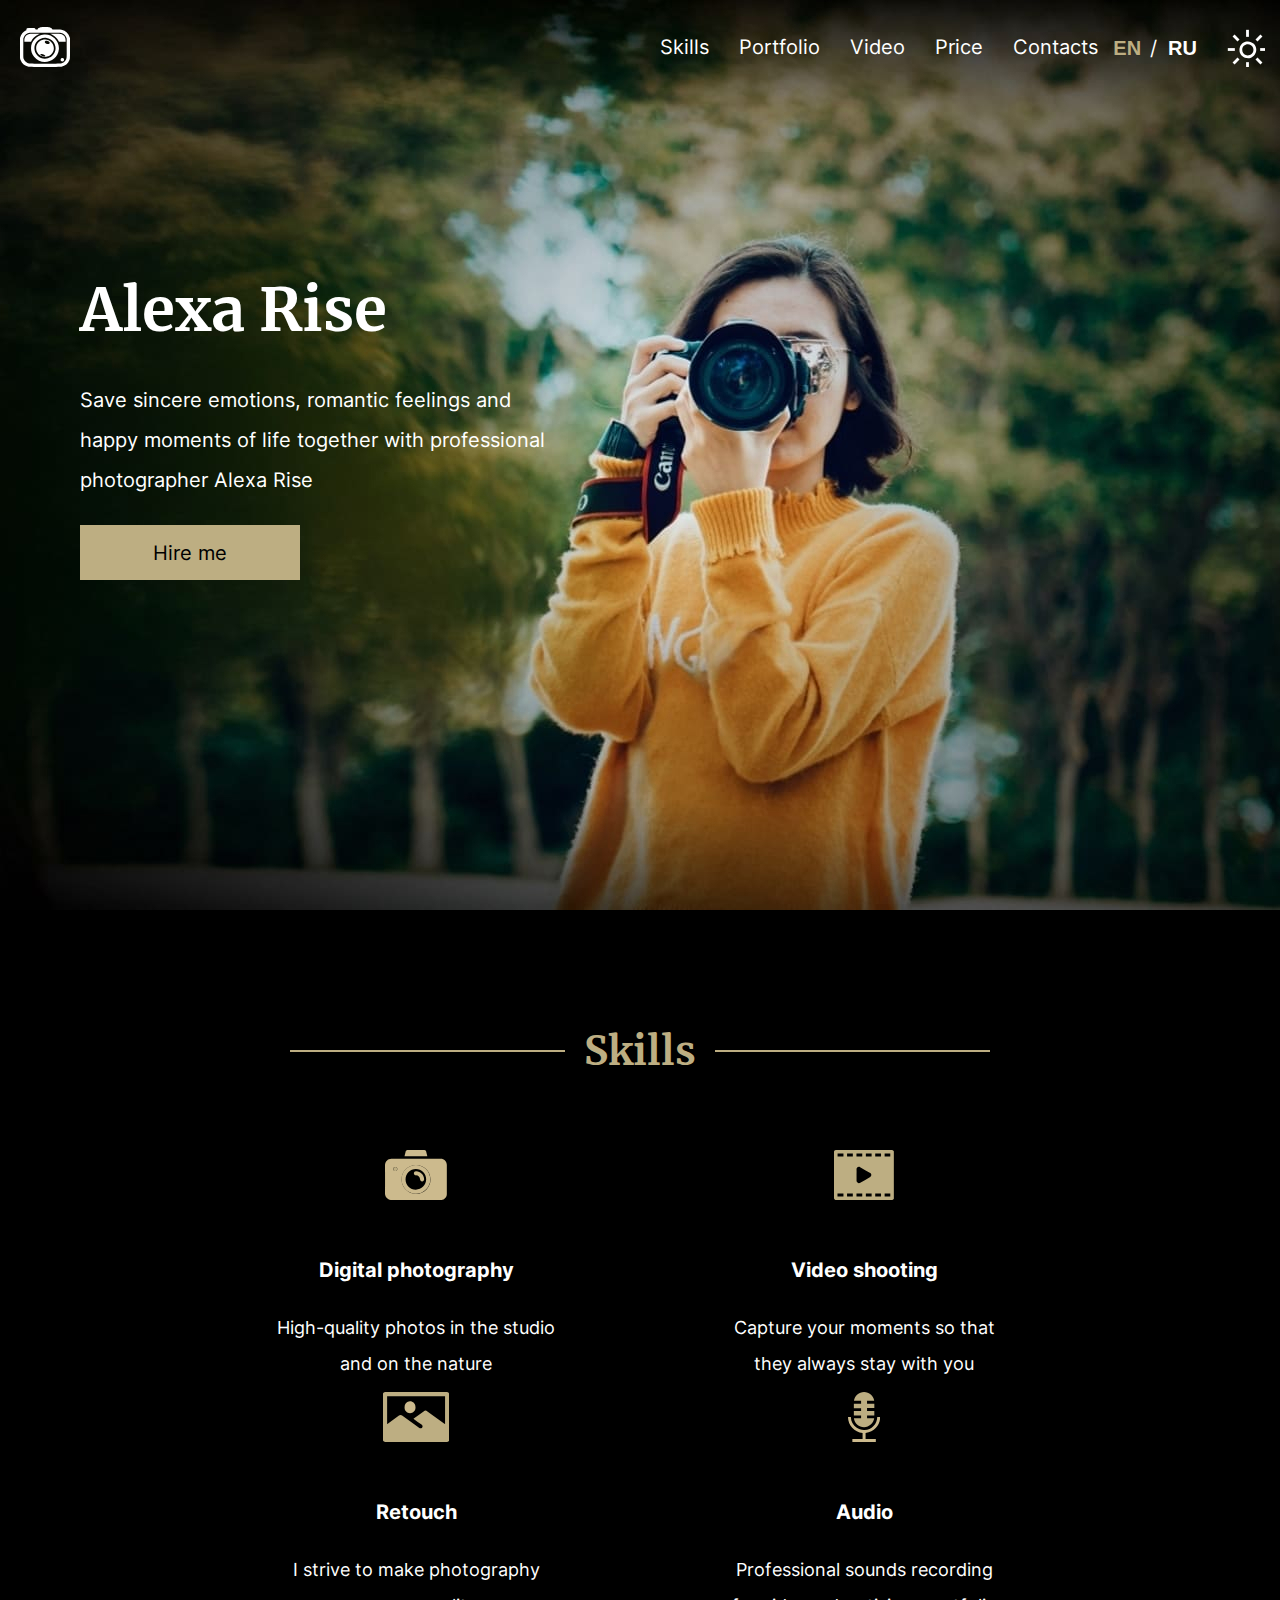
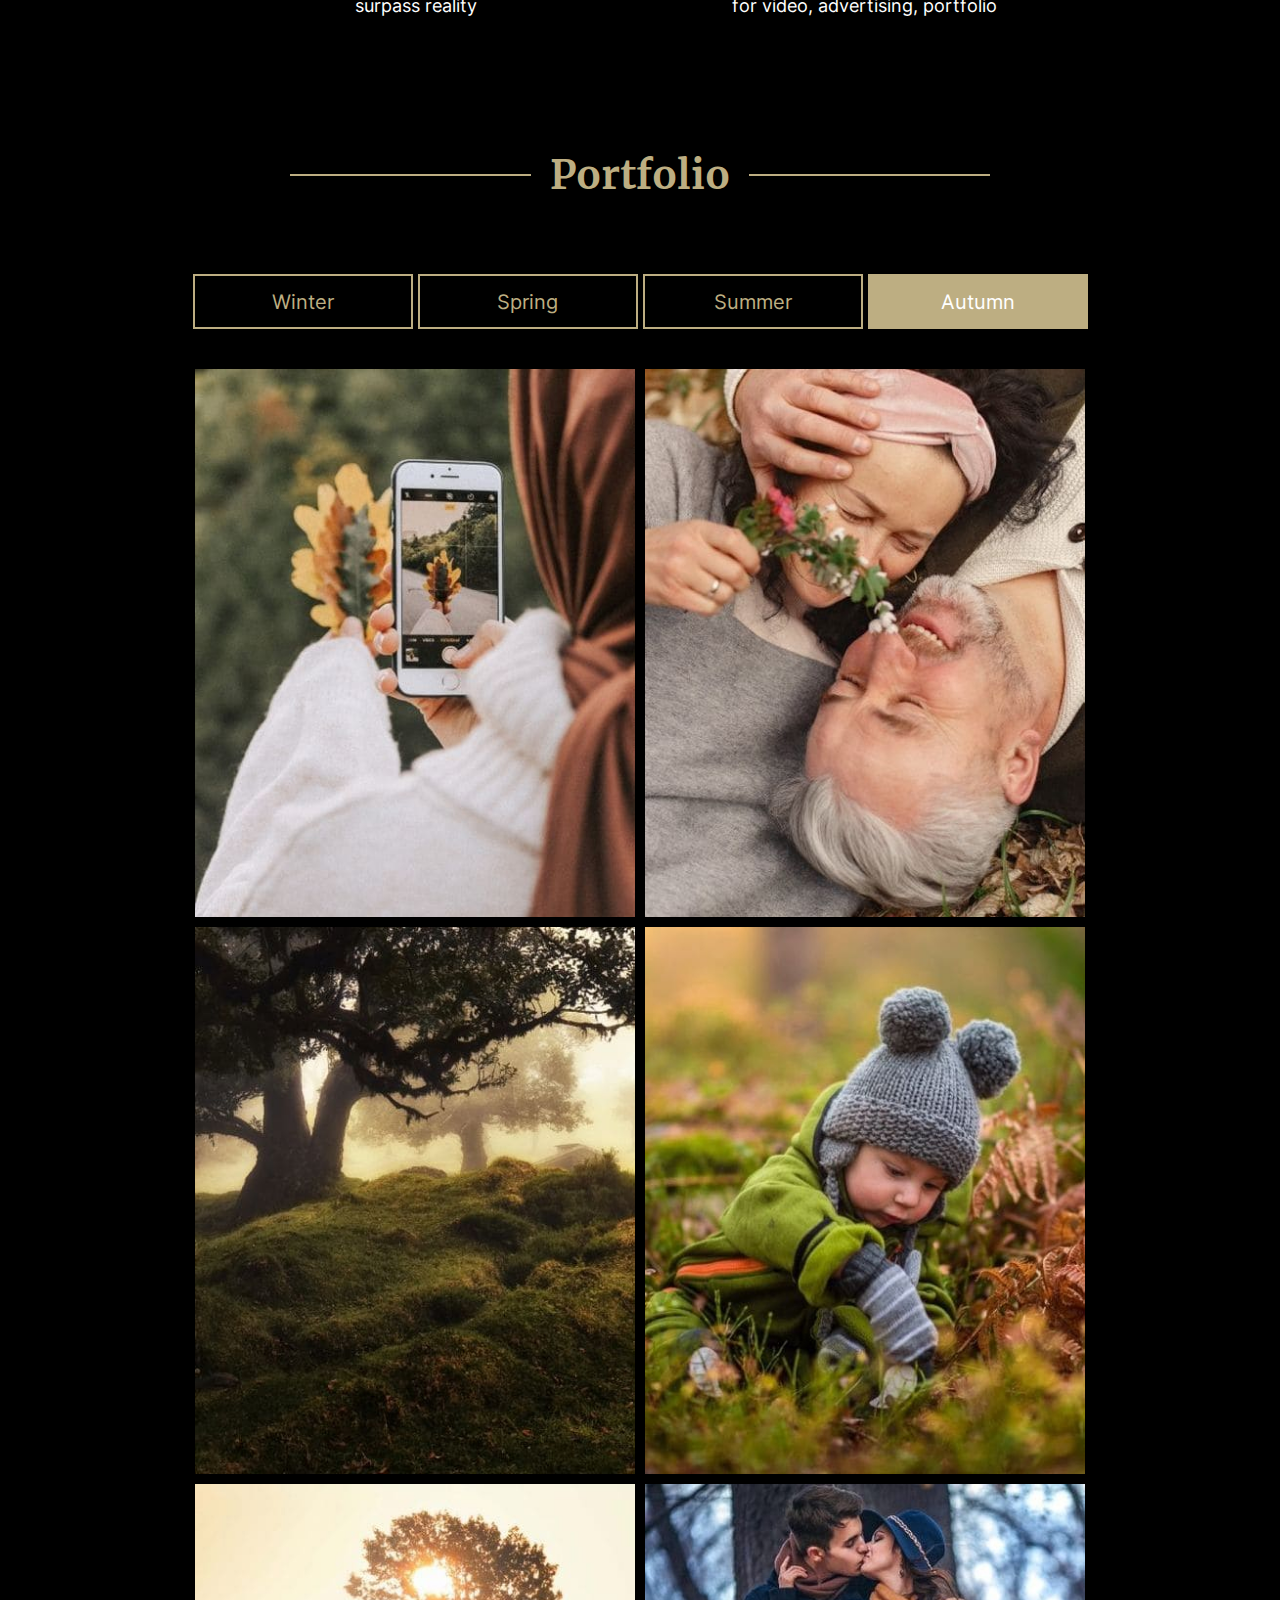
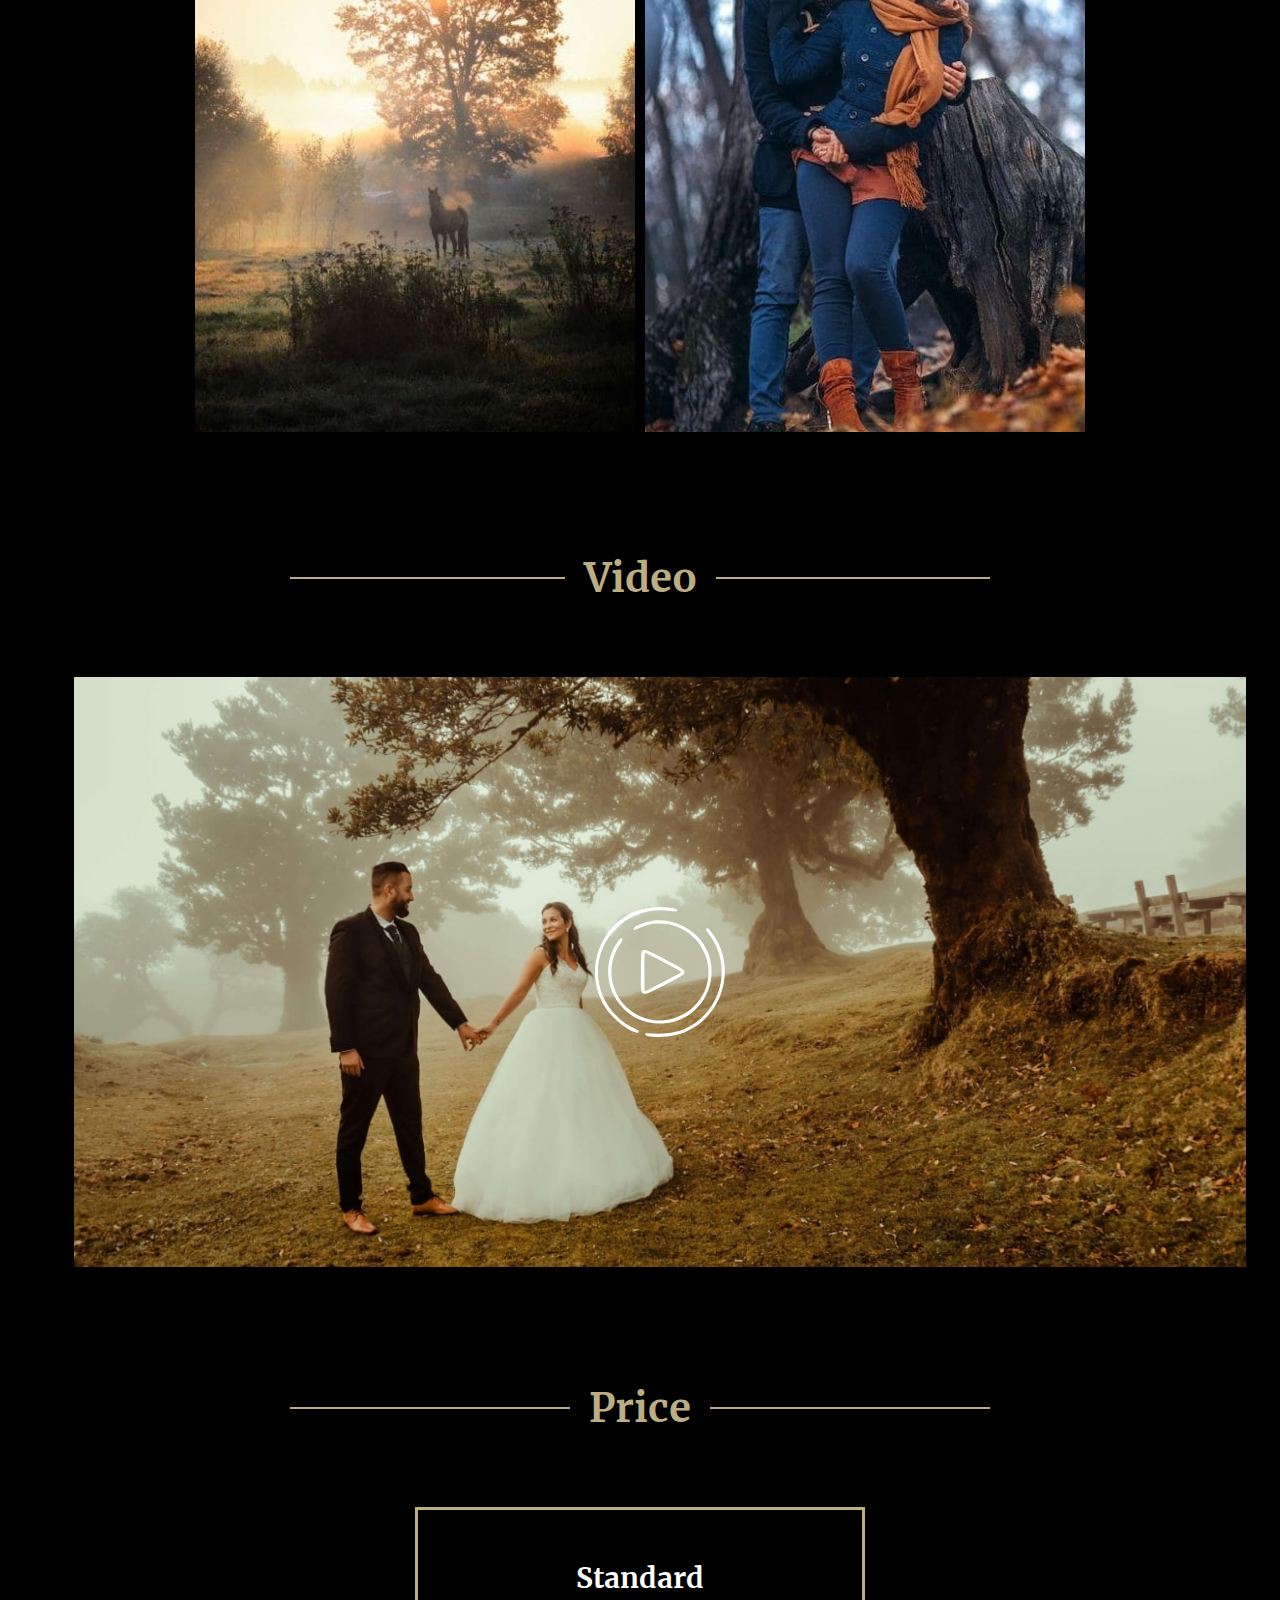
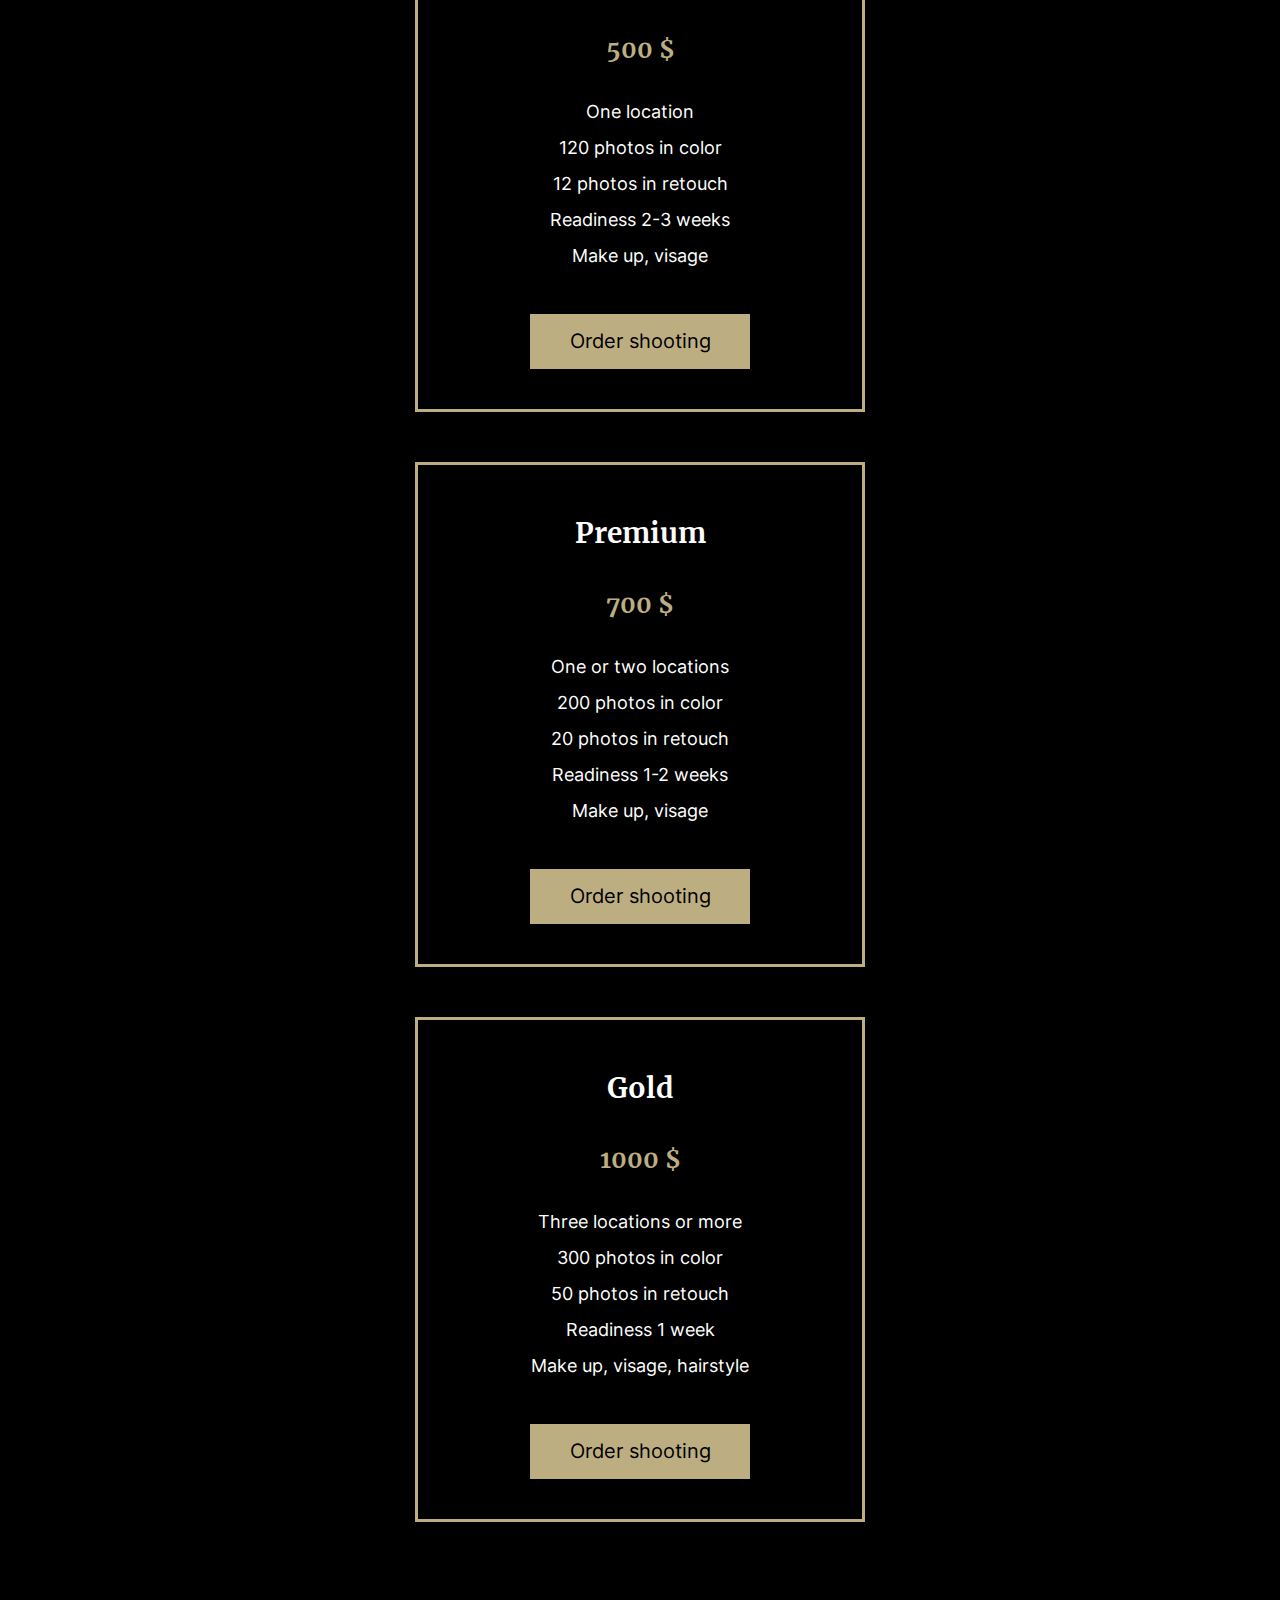
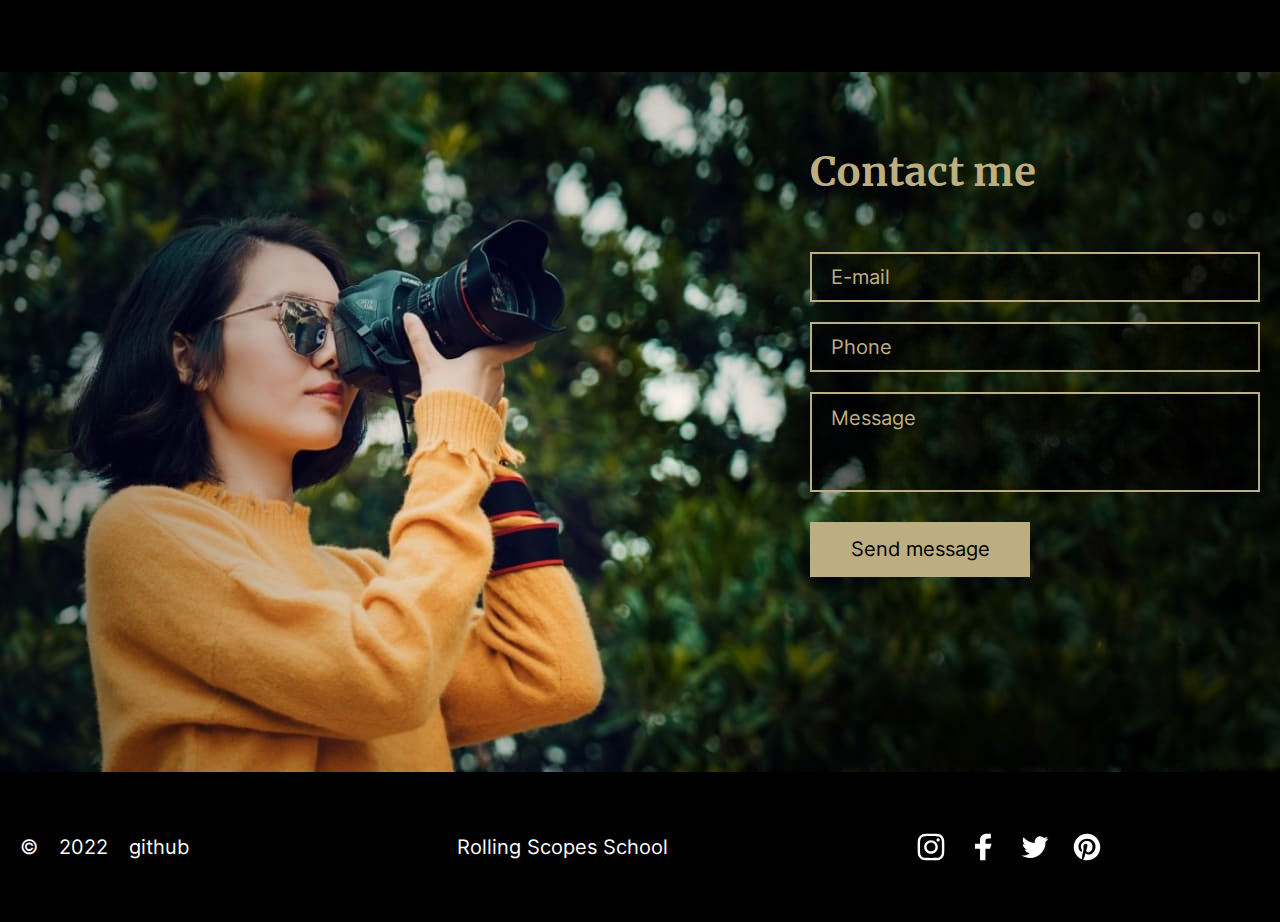
==== commit 0265f418: "feat: add all function for Video Player" ====
--- a/portfolio/index.html
+++ b/portfolio/index.html
@@ -40,9 +40,9 @@
                     </div>
                 </nav>
                 <div class="radio">
-                    <input class="checkbox" type="radio" id ="en" name = "lang" value="en" checked > 
+                    <input class="checkbox" type="radio" id ="EN" name = "lang" value="en" checked > 
                     <span>/</span>
-                    <input class="checkbox" type="radio" id ="ru" name = "lang" value="ru" >   
+                    <input class="checkbox" type="radio" id ="RU" name = "lang" value="ru" >   
                 </div>
                 <div class="theme theme-dark">
                     
@@ -141,15 +141,27 @@
                 </div>
             </section>
 
-            <section id=Video class="video">
+            <section id=Video class="video_section">
                 <div class="h2_container">
                     <h2 class="h2_line" data-i18="video">
                         <span>                        
                             Video
                         </span>
                     </h2>
-                    <div class="video_player">
+                    <div class="video_container">
+                        <div class="item_div"></div>
+                        <video src="./assets/video/video.mp4" class="video" preload="metadata" poster="./assets/jpg/video-player.jpg" ></video>
                         <button type="button" class="button_video"></button>
+                        <div class="player_controls">
+                            <input type="range" name="progress_full" class="progress_full" min="0" max="100" step="0.1" value="0">
+                            <div class="container_play">
+                                <button class="button_controls toggle">▷</button>
+                                <div class="time_video_player">00:00</div>
+                                <button class="button_volume">🕪</button>
+                                <input type="range" name="volume" class="volume_range" min="0" max="1" step="0.05" value="0.6">
+                            </div>
+                            <button class="button_fullscreen">⬚</button>
+                        </div>
                     </div>    
                 </div>
             </section>
--- a/portfolio/css/style.css
+++ b/portfolio/css/style.css
@@ -195,12 +195,6 @@
     background: url(../assets/svg/night.svg);
  }
 
-
-
-
-
-
-
 /* Header styles start*/
 
 /* Hero styles start*/
@@ -429,16 +423,22 @@
 
 /* Video styles start*/
 
-
-
-.video_player {
-    height: 705px;
+.video_container {
+    width: 100%;
     position: relative;
-    display: flex;
-    justify-content: center;
-    align-items: center;
     margin: 0 20px;
-    background: url(../assets/jpg/video-player.jpg) no-repeat;
+}
+
+.item_div {
+padding-top: 46.1%;
+}
+
+.video {
+    width: 100%;
+    height: 100%;
+    position: absolute;
+    top: 0px;
+    left: 0px;
 }
 
 .button_video {
@@ -459,9 +459,102 @@
     filter: invert(26%) sepia(15%) saturate(638%) hue-rotate(7deg) brightness(92%)
     contrast(87%);
     transition: 1s;
-
-}
-
+}
+
+.button_video_none {
+    z-index: -1;
+    background: none;
+}
+
+
+.player_controls {
+    display: flex;
+    width: 100%;
+    position: absolute;
+    bottom: 0px;
+    flex-wrap: wrap;
+    justify-content: space-between;
+    align-content: center;
+    align-items: center;
+    background: rgba(0, 0, 0, 0.5);
+    visibility:hidden;
+}
+
+.container_play {
+    display: flex;
+    justify-content: start;
+    flex-wrap: nowrap;
+    align-items: center;
+}
+
+.button_controls,
+.button_volume,
+.button_fullscreen {
+    width: 80px;
+    margin: 0 15px;
+    text-align: center;
+    font-size: 50px;
+    color: var(--color-gold);
+    border: none;
+    background: none;
+}
+
+.button_controls:hover,
+.button_controls:focus,
+.button_controls:active,
+.button_volume:hover,
+.button_volume:focus,
+.button_volume:active,
+.button_fullscreen:hover,
+.button_fullscreen:focus,
+.button_fullscreen:active {
+    color: var(--hover-color);
+    cursor: pointer;
+    transition: 1s ease;
+}
+
+
+input[type=range] {
+    -webkit-appearance: none;
+
+    height: 40px;
+    margin: 0 auto;
+    cursor: ew-resize;
+    border: 0.5px var(--color-gold) solid;
+}
+
+.progress_full {
+    width: 100%;
+    background: linear-gradient( to right,#bdae82 0%, #bdae82 0%, #fff 0%, #fff 100%);
+}
+
+.volume_range {
+    background: linear-gradient( to right,#bdae82 0%, #bdae82 60%, #fff 0%, #fff 100%);
+}
+
+ input[type=range]::-webkit-slider-thumb {
+    width: 0px;
+    -webkit-appearance: none;
+}  
+
+input[type=range]::-moz-range-thumb {
+    width: 0px;
+    -webkit-appearance: none;
+}
+  
+input[type=range]:focus {
+    outline: none;
+}
+
+.time_video_player {
+    max-width: 80px;
+    min-width: 80px;
+    margin: 0 auto;
+    font-size: 25px;
+    color: var(--color-gold);
+    border: none;
+    background: none;
+}
 
 /* Video styles finish*/
 
@@ -872,7 +965,6 @@
     }
 
     .radio {
-        width: 82px;
         margin-left: auto;
     }
 
@@ -973,16 +1065,48 @@
         padding: 22px 0 2px 0;
     }
 
-    .video_player {
-        position: relative;
-        display: flex;
-        justify-content: center;
-        align-items: center;
-        height: 418px;
-        margin: 5px -5px -2px;
-        background: url(../assets/jpg/video-player.jpg) no-repeat;
-        background-size: auto 418px;
-    }
+    .player_controls {
+        width: 90%;
+        left: 5%;
+    }
+
+    .button_controls,
+    .button_volume,
+    .button_fullscreen {
+        width: 40px;
+        margin: 0 5px;
+        font-size: 25px;
+    }
+    
+    
+    input[type=range] {
+        height: 20px;
+    }
+    
+    .volume_range {
+        width: 20%;
+    }
+
+    .time_video_player {
+        max-width: 30px;
+        min-width: 30px;
+        font-size: 16px;
+    }
+    
+
+
+
+
+
+
+
+
+
+
+
+
+
+
 
     .button_video {
         width: 65px;
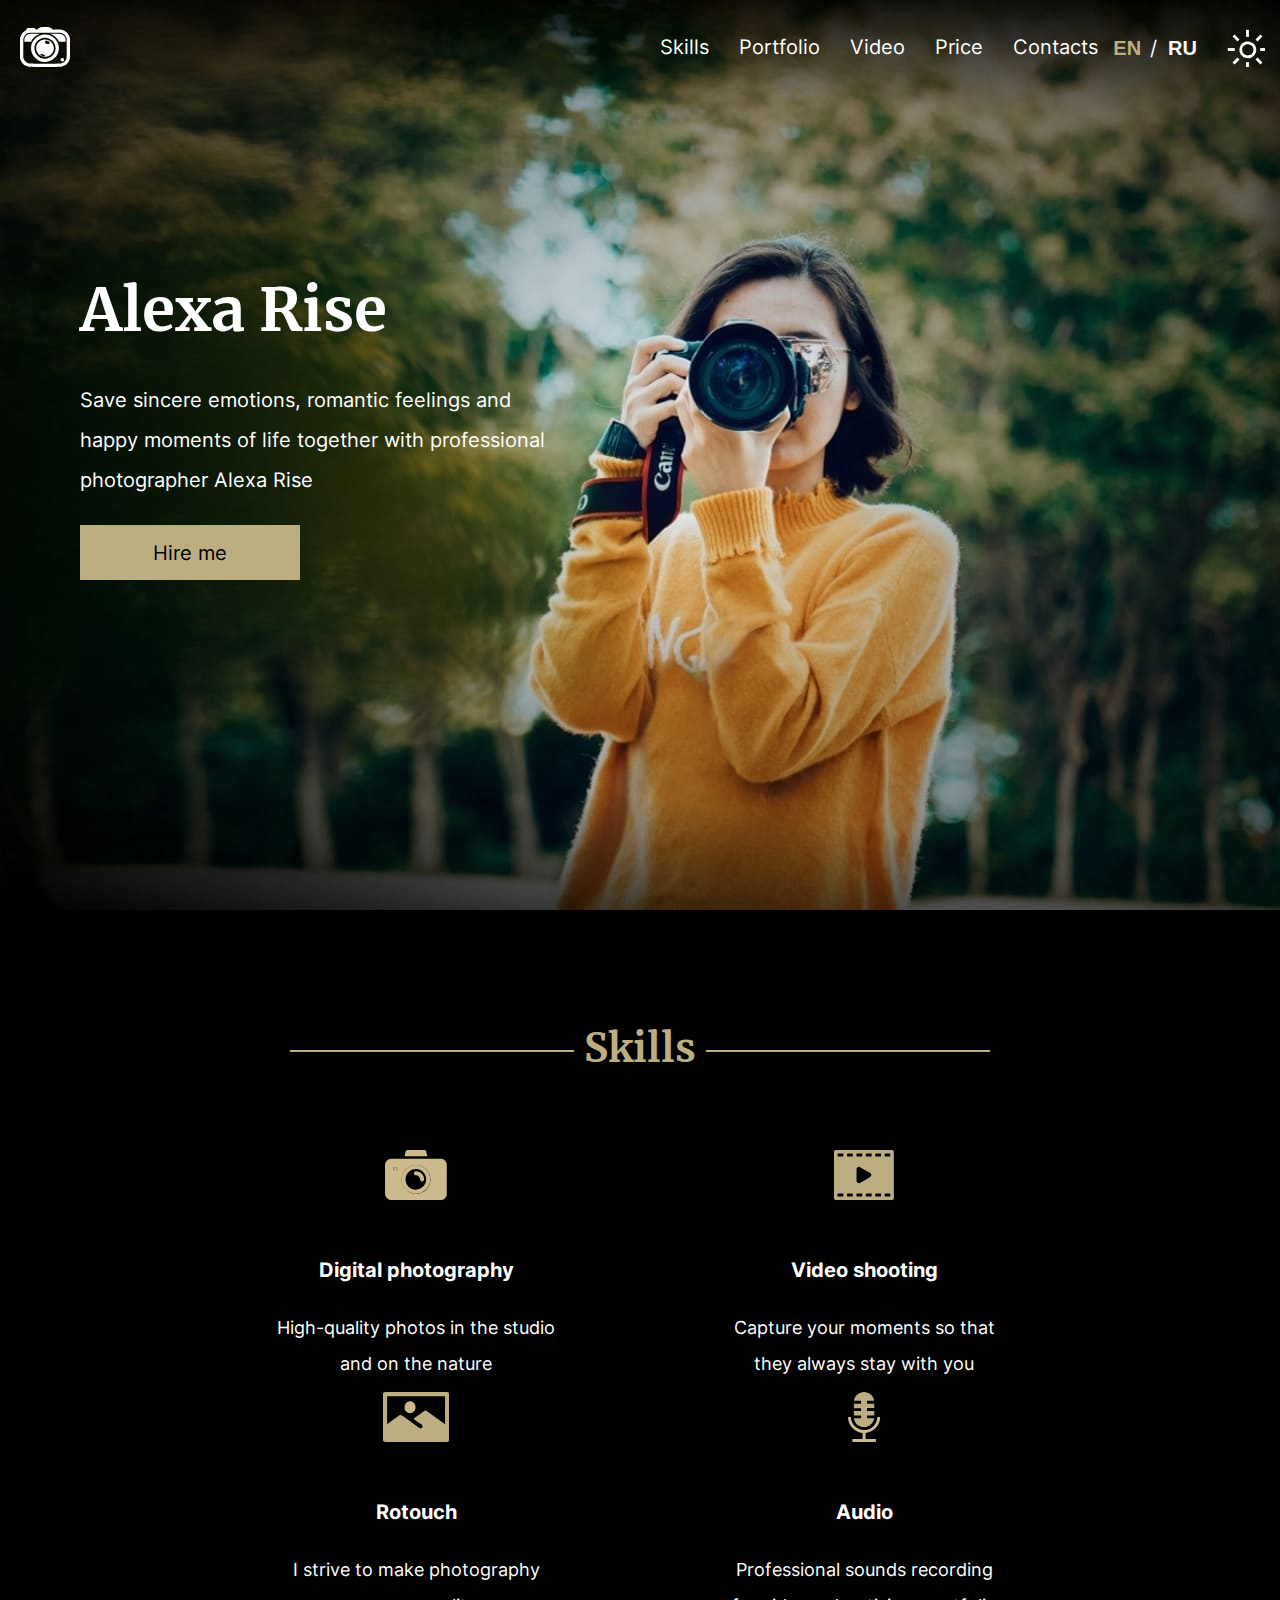
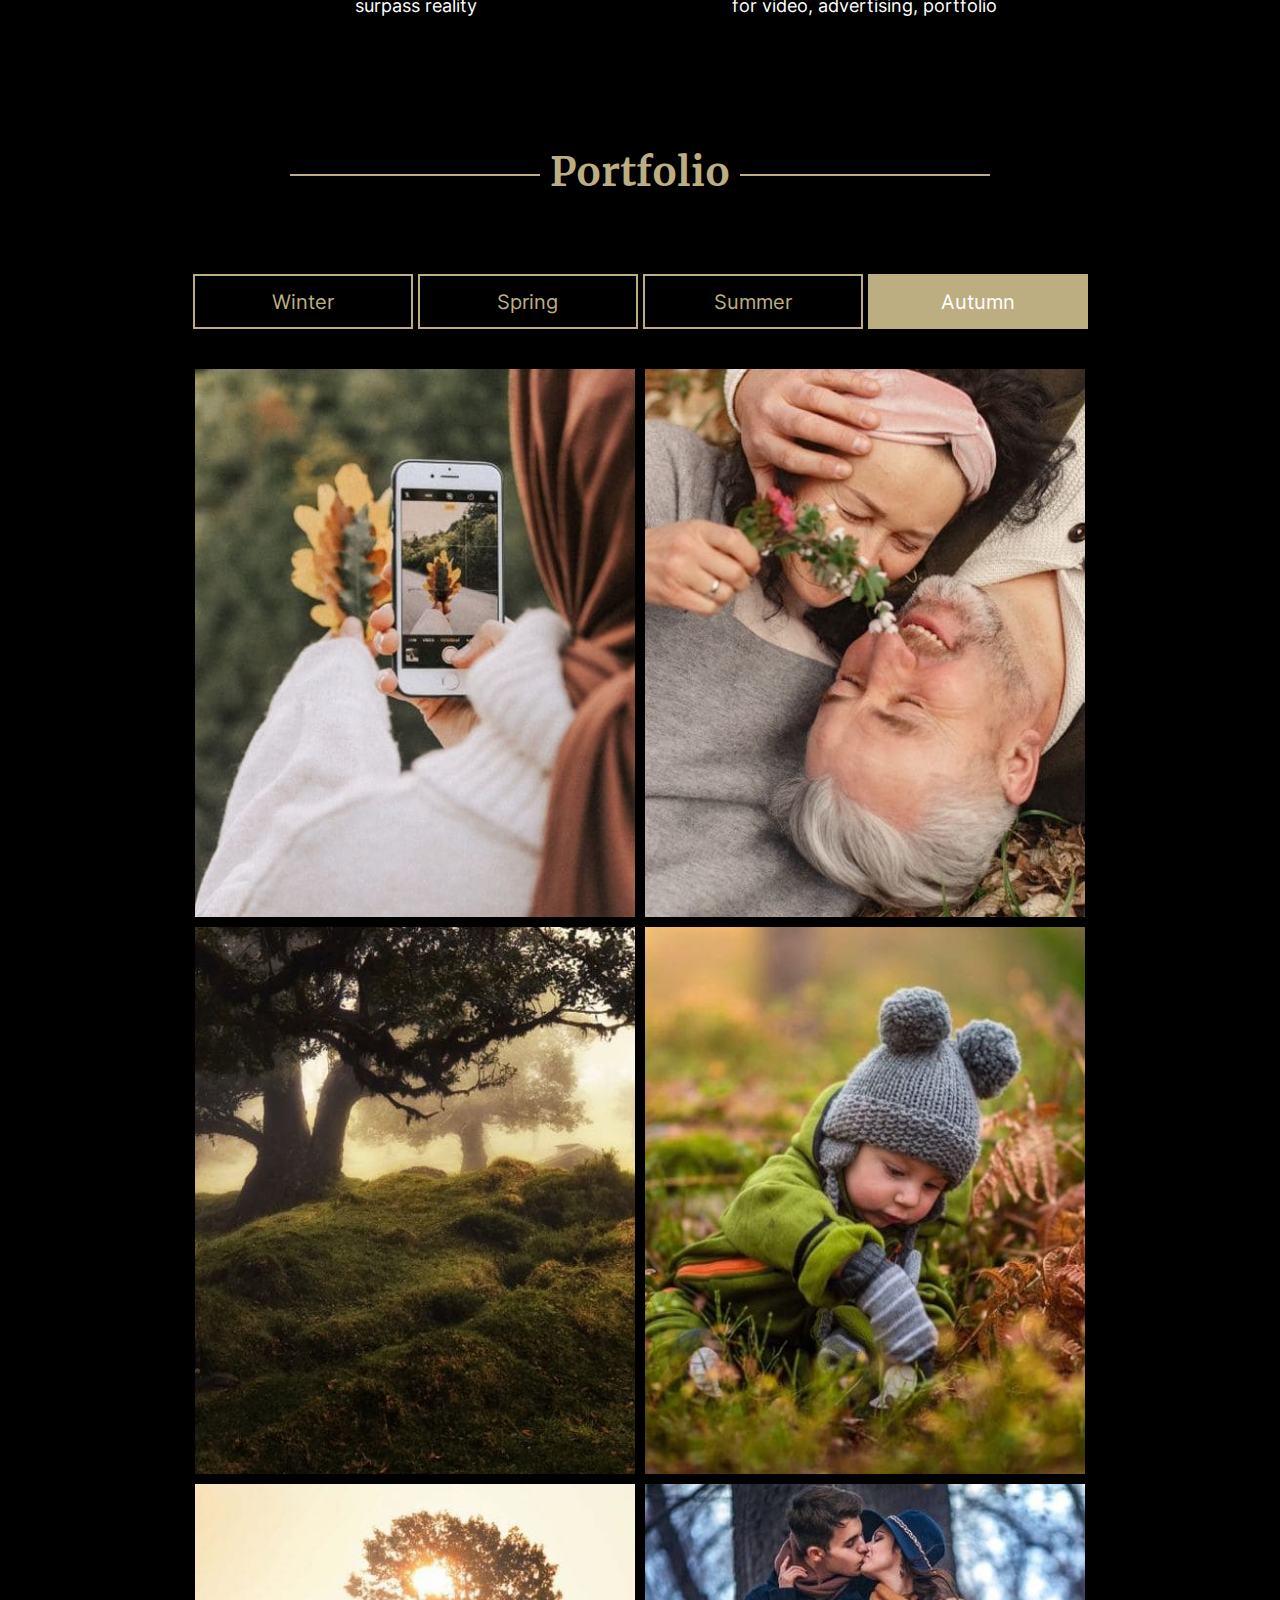
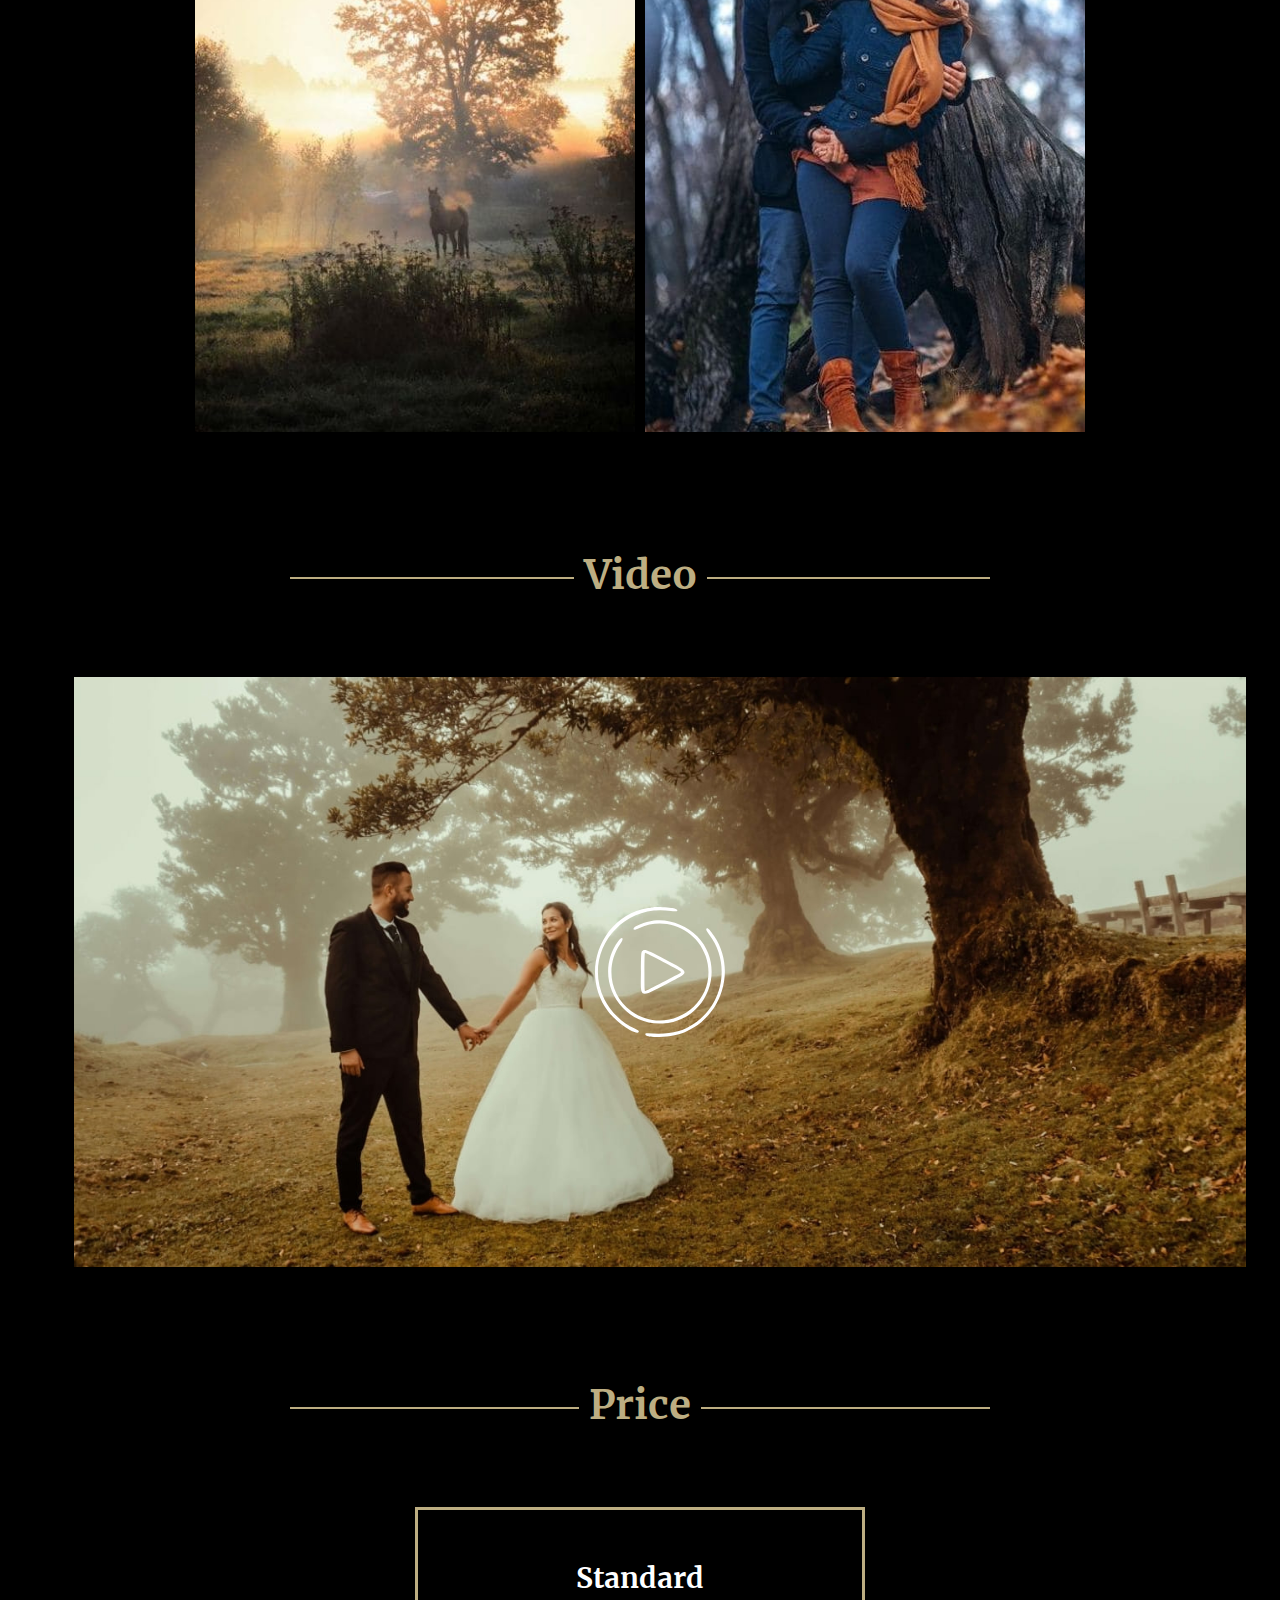
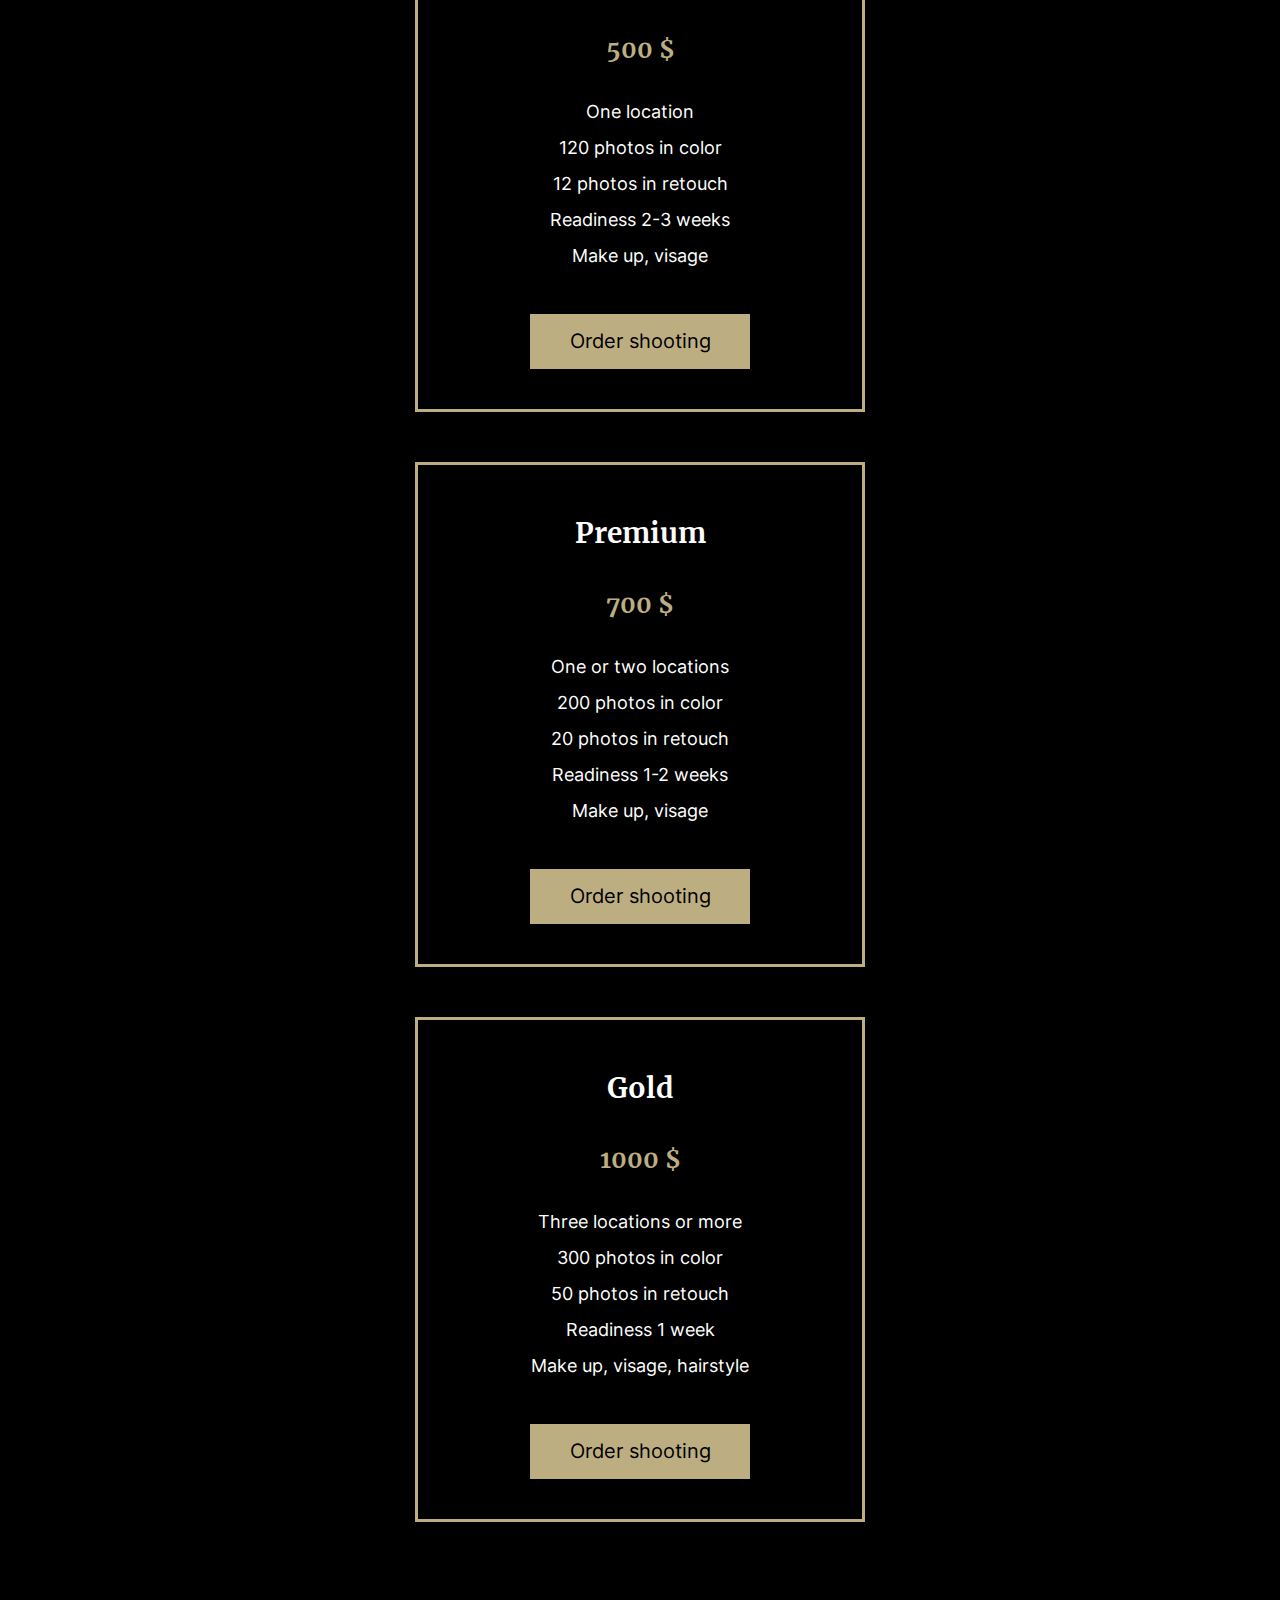
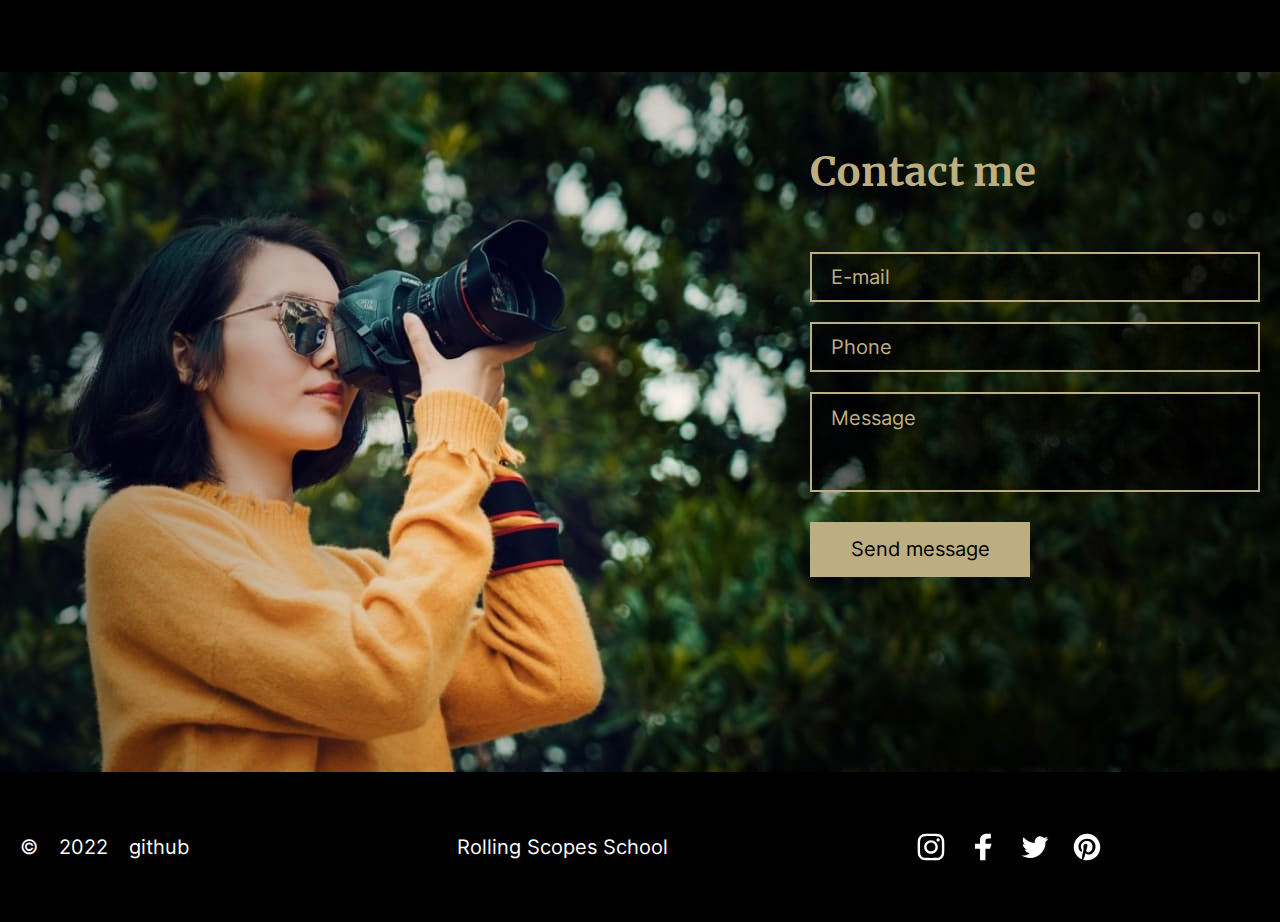
==== commit 7bfdc23b: "Merge 12d69cf81a3bbc9b6c4b85f4f009985bfe8c4096 into 1d5fb64248894d76b333cd83e0a605e99d59f3a4" ====
--- a/portfolio/index.html
+++ b/portfolio/index.html
@@ -40,11 +40,12 @@
                     </div>
                 </nav>
                 <div class="radio">
-                    <input class="checkbox" type="radio" id ="EN" name = "lang" value="en" checked > 
+                    <input class="checkbox" type="radio" id ="EN" name = "lang" value="en" >
                     <span>/</span>
                     <input class="checkbox" type="radio" id ="RU" name = "lang" value="ru" >   
                 </div>
-                <div class="theme theme-dark">
+                <div class="theme ">
+                    <!-- theme-dark -->
                     
                 </div>
                 <div class="burger" >
--- a/portfolio/css/style.css
+++ b/portfolio/css/style.css
@@ -508,7 +508,7 @@
 .button_fullscreen:hover,
 .button_fullscreen:focus,
 .button_fullscreen:active {
-    color: var(--hover-color);
+    color: #fff;
     cursor: pointer;
     transition: 1s ease;
 }
